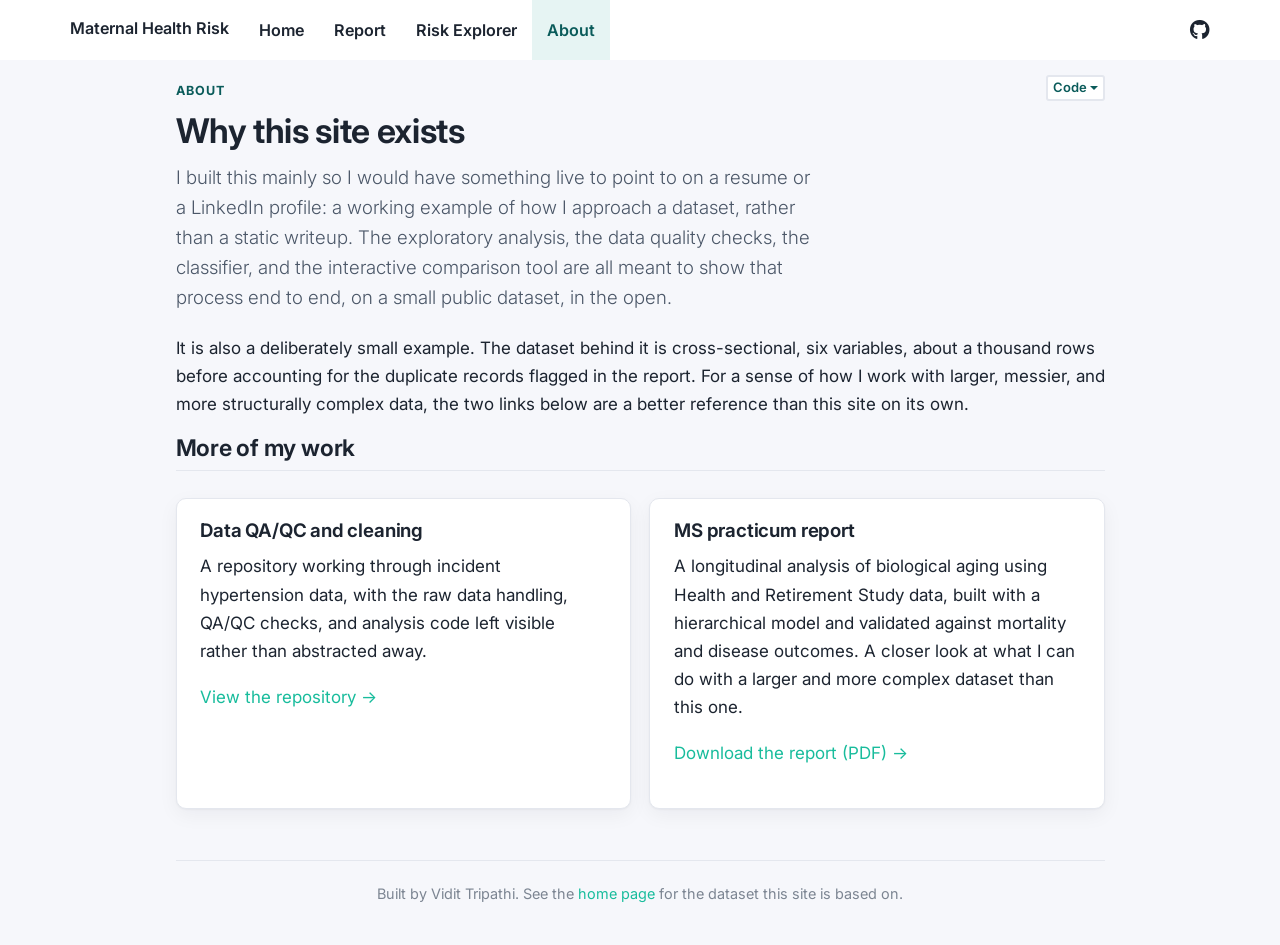
==== about.html @ 338fedd1 "Built website" ====
<!DOCTYPE html>

<html>

<head>

<meta charset="utf-8" />
<meta name="generator" content="pandoc" />
<meta http-equiv="X-UA-Compatible" content="IE=EDGE" />




<title>About | Maternal Health Risk</title>

<script src="site_libs/header-attrs-2.30/header-attrs.js"></script>
<script src="site_libs/jquery-3.6.0/jquery-3.6.0.min.js"></script>
<meta name="viewport" content="width=device-width, initial-scale=1" />
<link href="site_libs/bootstrap-3.3.5/css/flatly.min.css" rel="stylesheet" />
<script src="site_libs/bootstrap-3.3.5/js/bootstrap.min.js"></script>
<script src="site_libs/bootstrap-3.3.5/shim/html5shiv.min.js"></script>
<script src="site_libs/bootstrap-3.3.5/shim/respond.min.js"></script>
<style>h1 {font-size: 34px;}
       h1.title {font-size: 38px;}
       h2 {font-size: 30px;}
       h3 {font-size: 24px;}
       h4 {font-size: 18px;}
       h5 {font-size: 16px;}
       h6 {font-size: 12px;}
       code {color: inherit; background-color: rgba(0, 0, 0, 0.04);}
       pre:not([class]) { background-color: white }</style>
<script src="site_libs/navigation-1.1/tabsets.js"></script>
<script src="site_libs/navigation-1.1/codefolding.js"></script>
<link href="site_libs/pagedtable-1.1/css/pagedtable.css" rel="stylesheet" />
<script src="site_libs/pagedtable-1.1/js/pagedtable.js"></script>
<link href="site_libs/font-awesome-6.5.2/css/all.min.css" rel="stylesheet" />
<link href="site_libs/font-awesome-6.5.2/css/v4-shims.min.css" rel="stylesheet" />
<link rel="preconnect" href="https://fonts.googleapis.com">
<link href="https://fonts.googleapis.com/css2?family=Inter:wght@400;500;600;700&display=swap" rel="stylesheet">

<style type="text/css">
  code{white-space: pre-wrap;}
  span.smallcaps{font-variant: small-caps;}
  span.underline{text-decoration: underline;}
  div.column{display: inline-block; vertical-align: top; width: 50%;}
  div.hanging-indent{margin-left: 1.5em; text-indent: -1.5em;}
  ul.task-list{list-style: none;}
    </style>







<link rel="stylesheet" href="assets/custom.css" type="text/css" />



<style type = "text/css">
.main-container {
  max-width: 940px;
  margin-left: auto;
  margin-right: auto;
}
img {
  max-width:100%;
}
.tabbed-pane {
  padding-top: 12px;
}
.html-widget {
  margin-bottom: 20px;
}
button.code-folding-btn:focus {
  outline: none;
}
summary {
  display: list-item;
}
details > summary > p:only-child {
  display: inline;
}
pre code {
  padding: 0;
}
</style>


<style type="text/css">
.dropdown-submenu {
  position: relative;
}
.dropdown-submenu>.dropdown-menu {
  top: 0;
  left: 100%;
  margin-top: -6px;
  margin-left: -1px;
  border-radius: 0 6px 6px 6px;
}
.dropdown-submenu:hover>.dropdown-menu {
  display: block;
}
.dropdown-submenu>a:after {
  display: block;
  content: " ";
  float: right;
  width: 0;
  height: 0;
  border-color: transparent;
  border-style: solid;
  border-width: 5px 0 5px 5px;
  border-left-color: #cccccc;
  margin-top: 5px;
  margin-right: -10px;
}
.dropdown-submenu:hover>a:after {
  border-left-color: #adb5bd;
}
.dropdown-submenu.pull-left {
  float: none;
}
.dropdown-submenu.pull-left>.dropdown-menu {
  left: -100%;
  margin-left: 10px;
  border-radius: 6px 0 6px 6px;
}
</style>

<script type="text/javascript">
// manage active state of menu based on current page
$(document).ready(function () {
  // active menu anchor
  href = window.location.pathname
  href = href.substr(href.lastIndexOf('/') + 1)
  if (href === "")
    href = "index.html";
  var menuAnchor = $('a[href="' + href + '"]');

  // mark the anchor link active (and if it's in a dropdown, also mark that active)
  var dropdown = menuAnchor.closest('li.dropdown');
  if (window.bootstrap) { // Bootstrap 4+
    menuAnchor.addClass('active');
    dropdown.find('> .dropdown-toggle').addClass('active');
  } else { // Bootstrap 3
    menuAnchor.parent().addClass('active');
    dropdown.addClass('active');
  }

  // Navbar adjustments
  var navHeight = $(".navbar").first().height() + 15;
  var style = document.createElement('style');
  var pt = "padding-top: " + navHeight + "px; ";
  var mt = "margin-top: -" + navHeight + "px; ";
  var css = "";
  // offset scroll position for anchor links (for fixed navbar)
  for (var i = 1; i <= 6; i++) {
    css += ".section h" + i + "{ " + pt + mt + "}\n";
  }
  style.innerHTML = "body {" + pt + "padding-bottom: 40px; }\n" + css;
  document.head.appendChild(style);
});
</script>

<!-- tabsets -->

<style type="text/css">
.tabset-dropdown > .nav-tabs {
  display: inline-table;
  max-height: 500px;
  min-height: 44px;
  overflow-y: auto;
  border: 1px solid #ddd;
  border-radius: 4px;
}

.tabset-dropdown > .nav-tabs > li.active:before, .tabset-dropdown > .nav-tabs.nav-tabs-open:before {
  content: "\e259";
  font-family: 'Glyphicons Halflings';
  display: inline-block;
  padding: 10px;
  border-right: 1px solid #ddd;
}

.tabset-dropdown > .nav-tabs.nav-tabs-open > li.active:before {
  content: "\e258";
  font-family: 'Glyphicons Halflings';
  border: none;
}

.tabset-dropdown > .nav-tabs > li.active {
  display: block;
}

.tabset-dropdown > .nav-tabs > li > a,
.tabset-dropdown > .nav-tabs > li > a:focus,
.tabset-dropdown > .nav-tabs > li > a:hover {
  border: none;
  display: inline-block;
  border-radius: 4px;
  background-color: transparent;
}

.tabset-dropdown > .nav-tabs.nav-tabs-open > li {
  display: block;
  float: none;
}

.tabset-dropdown > .nav-tabs > li {
  display: none;
}
</style>

<!-- code folding -->
<style type="text/css">
.code-folding-btn { margin-bottom: 4px; }
</style>




</head>

<body>


<div class="container-fluid main-container">




<div class="navbar navbar-default  navbar-fixed-top" role="navigation">
  <div class="container">
    <div class="navbar-header">
      <button type="button" class="navbar-toggle collapsed" data-toggle="collapse" data-bs-toggle="collapse" data-target="#navbar" data-bs-target="#navbar">
        <span class="icon-bar"></span>
        <span class="icon-bar"></span>
        <span class="icon-bar"></span>
      </button>
      <a class="navbar-brand" href="index.html">Maternal Health Risk</a>
    </div>
    <div id="navbar" class="navbar-collapse collapse">
      <ul class="nav navbar-nav">
        <li>
  <a href="index.html">Home</a>
</li>
<li>
  <a href="report.html">Report</a>
</li>
<li>
  <a href="explore.html">Risk Explorer</a>
</li>
<li>
  <a href="about.html">About</a>
</li>
      </ul>
      <ul class="nav navbar-nav navbar-right">
        <li>
  <a href="https://github.com/vidit-demog/MaternalHealthRisk.github.io">
    <span class="fa fa-github fa-lg"></span>
     
  </a>
</li>
      </ul>
    </div><!--/.nav-collapse -->
  </div><!--/.container -->
</div><!--/.navbar -->

<div id="header">

<div class="btn-group pull-right float-right">
<button type="button" class="btn btn-default btn-xs btn-secondary btn-sm dropdown-toggle" data-toggle="dropdown" data-bs-toggle="dropdown" aria-haspopup="true" aria-expanded="false"><span>Code</span> <span class="caret"></span></button>
<ul class="dropdown-menu dropdown-menu-right" style="min-width: 50px;">
<li><a id="rmd-show-all-code" href="#">Show All Code</a></li>
<li><a id="rmd-hide-all-code" href="#">Hide All Code</a></li>
</ul>
</div>




</div>


<div class="eyebrow">
About
</div>
<div id="why-this-site-exists" class="section level1">
<h1>Why this site exists</h1>
<p class="lead">
I built this mainly so I would have something live to point to on a
resume or a LinkedIn profile: a working example of how I approach a
dataset, rather than a static writeup. The exploratory analysis, the
data quality checks, the classifier, and the interactive comparison tool
are all meant to show that process end to end, on a small public
dataset, in the open.
</p>
<p>
It is also a deliberately small example. The dataset behind it is
cross-sectional, six variables, about a thousand rows before accounting
for the duplicate records flagged in the report. For a sense of how I
work with larger, messier, and more structurally complex data, the two
links below are a better reference than this site on its own.
</p>
<div id="more-of-my-work" class="section level2">
<h2>More of my work</h2>
<div class="card-row">
<div class="info-card">
<h3>
Data QA/QC and cleaning
</h3>
<p>
A repository working through incident hypertension data, with the raw
data handling, QA/QC checks, and analysis code left visible rather than
abstracted away.
</p>
<p><a href="https://github.com/vidit-demog/Incident_hypertension" target="_blank" rel="noopener">View
the repository →</a></p>
</div>
<div class="info-card">
<h3>
MS practicum report
</h3>
<p>
A longitudinal analysis of biological aging using Health and Retirement
Study data, built with a hierarchical model and validated against
mortality and disease outcomes. A closer look at what I can do with a
larger and more complex dataset than this one.
</p>
<p><a href="assets/vidit-tripathi-practicum-report.pdf" target="_blank" rel="noopener">Download
the report (PDF) →</a></p>
</div>
</div>
<footer class="site-footer">
Built by Vidit Tripathi. See the <a href="index.html">home page</a> for
the dataset this site is based on.
</footer>
</div>
</div>




</div>

<script>

// add bootstrap table styles to pandoc tables
function bootstrapStylePandocTables() {
  $('tr.odd').parent('tbody').parent('table').addClass('table table-condensed');
}
$(document).ready(function () {
  bootstrapStylePandocTables();
});


</script>

<!-- tabsets -->

<script>
$(document).ready(function () {
  window.buildTabsets("TOC");
});

$(document).ready(function () {
  $('.tabset-dropdown > .nav-tabs > li').click(function () {
    $(this).parent().toggleClass('nav-tabs-open');
  });
});
</script>

<!-- code folding -->
<script>
$(document).ready(function () {
  window.initializeCodeFolding("hide" === "show");
});
</script>


<!-- dynamically load mathjax for compatibility with self-contained -->
<script>
  (function () {
    var script = document.createElement("script");
    script.type = "text/javascript";
    script.src  = "https://mathjax.rstudio.com/latest/MathJax.js?config=TeX-AMS-MML_HTMLorMML";
    document.getElementsByTagName("head")[0].appendChild(script);
  })();
</script>

</body>
</html>
---- site_libs/bootstrap-3.3.5/css/flatly.min.css ----
@font-face {
  font-family: 'Lato';
  font-style: normal;
  font-weight: 400;
  src: url(fonts/Lato.ttf) format('truetype');
}
@font-face {
  font-family: 'Lato';
  font-style: normal;
  font-weight: 700;
  src: url(fonts/LatoBold.ttf) format('truetype');
}
@font-face {
  font-family: 'Lato';
  font-style: italic;
  font-weight: 400;
  src: url(fonts/LatoItalic.ttf) format('truetype');
}

/*!
 * bootswatch v3.3.6
 * Homepage: http://bootswatch.com
 * Copyright 2012-2015 Thomas Park
 * Licensed under MIT
 * Based on Bootstrap
*//*!
 * Bootstrap v3.3.6 (http://getbootstrap.com)
 * Copyright 2011-2015 Twitter, Inc.
 * Licensed under MIT (https://github.com/twbs/bootstrap/blob/master/LICENSE)
 *//*! normalize.css v3.0.3 | MIT License | github.com/necolas/normalize.css */html{font-family:sans-serif;-ms-text-size-adjust:100%;-webkit-text-size-adjust:100%}body{margin:0}article,aside,details,figcaption,figure,footer,header,hgroup,main,menu,nav,section,summary{display:block}audio,canvas,progress,video{display:inline-block;vertical-align:baseline}audio:not([controls]){display:none;height:0}[hidden],template{display:none}a{background-color:transparent}a:active,a:hover{outline:0}abbr[title]{border-bottom:1px dotted}b,strong{font-weight:bold}dfn{font-style:italic}h1{font-size:2em;margin:0.67em 0}mark{background:#ff0;color:#000}small{font-size:80%}sub,sup{font-size:75%;line-height:0;position:relative;vertical-align:baseline}sup{top:-0.5em}sub{bottom:-0.25em}img{border:0}svg:not(:root){overflow:hidden}figure{margin:1em 40px}hr{-webkit-box-sizing:content-box;-moz-box-sizing:content-box;box-sizing:content-box;height:0}pre{overflow:auto}code,kbd,pre,samp{font-family:monospace, monospace;font-size:1em}button,input,optgroup,select,textarea{color:inherit;font:inherit;margin:0}button{overflow:visible}button,select{text-transform:none}button,html input[type="button"],input[type="reset"],input[type="submit"]{-webkit-appearance:button;cursor:pointer}button[disabled],html input[disabled]{cursor:default}button::-moz-focus-inner,input::-moz-focus-inner{border:0;padding:0}input{line-height:normal}input[type="checkbox"],input[type="radio"]{-webkit-box-sizing:border-box;-moz-box-sizing:border-box;box-sizing:border-box;padding:0}input[type="number"]::-webkit-inner-spin-button,input[type="number"]::-webkit-outer-spin-button{height:auto}input[type="search"]{-webkit-appearance:textfield;-webkit-box-sizing:content-box;-moz-box-sizing:content-box;box-sizing:content-box}input[type="search"]::-webkit-search-cancel-button,input[type="search"]::-webkit-search-decoration{-webkit-appearance:none}fieldset{border:1px solid #c0c0c0;margin:0 2px;padding:0.35em 0.625em 0.75em}legend{border:0;padding:0}textarea{overflow:auto}optgroup{font-weight:bold}table{border-collapse:collapse;border-spacing:0}td,th{padding:0}/*! Source: https://github.com/h5bp/html5-boilerplate/blob/master/src/css/main.css */@media print{*,*:before,*:after{background:transparent !important;color:#000 !important;-webkit-box-shadow:none !important;box-shadow:none !important;text-shadow:none !important}a,a:visited{text-decoration:underline}a[href]:after{content:" (" attr(href) ")"}abbr[title]:after{content:" (" attr(title) ")"}a[href^="#"]:after,a[href^="javascript:"]:after{content:""}pre,blockquote{border:1px solid #999;page-break-inside:avoid}thead{display:table-header-group}tr,img{page-break-inside:avoid}img{max-width:100% !important}p,h2,h3{orphans:3;widows:3}h2,h3{page-break-after:avoid}.navbar{display:none}.btn>.caret,.dropup>.btn>.caret{border-top-color:#000 !important}.label{border:1px solid #000}.table{border-collapse:collapse !important}.table td,.table th{background-color:#fff !important}.table-bordered th,.table-bordered td{border:1px solid #ddd !important}}@font-face{font-family:'Glyphicons Halflings';src:url('../fonts/glyphicons-halflings-regular.eot');src:url('../fonts/glyphicons-halflings-regular.eot?#iefix') format('embedded-opentype'),url('../fonts/glyphicons-halflings-regular.woff') format('woff'),url('../fonts/glyphicons-halflings-regular.ttf') format('truetype'),url('../fonts/glyphicons-halflings-regular.svg#glyphicons_halflingsregular') format('svg')}.glyphicon{position:relative;top:1px;display:inline-block;font-family:'Glyphicons Halflings';font-style:normal;font-weight:normal;line-height:1;-webkit-font-smoothing:antialiased;-moz-osx-font-smoothing:grayscale}.glyphicon-asterisk:before{content:"\002a"}.glyphicon-plus:before{content:"\002b"}.glyphicon-euro:before,.glyphicon-eur:before{content:"\20ac"}.glyphicon-minus:before{content:"\2212"}.glyphicon-cloud:before{content:"\2601"}.glyphicon-envelope:before{content:"\2709"}.glyphicon-pencil:before{content:"\270f"}.glyphicon-glass:before{content:"\e001"}.glyphicon-music:before{content:"\e002"}.glyphicon-search:before{content:"\e003"}.glyphicon-heart:before{content:"\e005"}.glyphicon-star:before{content:"\e006"}.glyphicon-star-empty:before{content:"\e007"}.glyphicon-user:before{content:"\e008"}.glyphicon-film:before{content:"\e009"}.glyphicon-th-large:before{content:"\e010"}.glyphicon-th:before{content:"\e011"}.glyphicon-th-list:before{content:"\e012"}.glyphicon-ok:before{content:"\e013"}.glyphicon-remove:before{content:"\e014"}.glyphicon-zoom-in:before{content:"\e015"}.glyphicon-zoom-out:before{content:"\e016"}.glyphicon-off:before{content:"\e017"}.glyphicon-signal:before{content:"\e018"}.glyphicon-cog:before{content:"\e019"}.glyphicon-trash:before{content:"\e020"}.glyphicon-home:before{content:"\e021"}.glyphicon-file:before{content:"\e022"}.glyphicon-time:before{content:"\e023"}.glyphicon-road:before{content:"\e024"}.glyphicon-download-alt:before{content:"\e025"}.glyphicon-download:before{content:"\e026"}.glyphicon-upload:before{content:"\e027"}.glyphicon-inbox:before{content:"\e028"}.glyphicon-play-circle:before{content:"\e029"}.glyphicon-repeat:before{content:"\e030"}.glyphicon-refresh:before{content:"\e031"}.glyphicon-list-alt:before{content:"\e032"}.glyphicon-lock:before{content:"\e033"}.glyphicon-flag:before{content:"\e034"}.glyphicon-headphones:before{content:"\e035"}.glyphicon-volume-off:before{content:"\e036"}.glyphicon-volume-down:before{content:"\e037"}.glyphicon-volume-up:before{content:"\e038"}.glyphicon-qrcode:before{content:"\e039"}.glyphicon-barcode:before{content:"\e040"}.glyphicon-tag:before{content:"\e041"}.glyphicon-tags:before{content:"\e042"}.glyphicon-book:before{content:"\e043"}.glyphicon-bookmark:before{content:"\e044"}.glyphicon-print:before{content:"\e045"}.glyphicon-camera:before{content:"\e046"}.glyphicon-font:before{content:"\e047"}.glyphicon-bold:before{content:"\e048"}.glyphicon-italic:before{content:"\e049"}.glyphicon-text-height:before{content:"\e050"}.glyphicon-text-width:before{content:"\e051"}.glyphicon-align-left:before{content:"\e052"}.glyphicon-align-center:before{content:"\e053"}.glyphicon-align-right:before{content:"\e054"}.glyphicon-align-justify:before{content:"\e055"}.glyphicon-list:before{content:"\e056"}.glyphicon-indent-left:before{content:"\e057"}.glyphicon-indent-right:before{content:"\e058"}.glyphicon-facetime-video:before{content:"\e059"}.glyphicon-picture:before{content:"\e060"}.glyphicon-map-marker:before{content:"\e062"}.glyphicon-adjust:before{content:"\e063"}.glyphicon-tint:before{content:"\e064"}.glyphicon-edit:before{content:"\e065"}.glyphicon-share:before{content:"\e066"}.glyphicon-check:before{content:"\e067"}.glyphicon-move:before{content:"\e068"}.glyphicon-step-backward:before{content:"\e069"}.glyphicon-fast-backward:before{content:"\e070"}.glyphicon-backward:before{content:"\e071"}.glyphicon-play:before{content:"\e072"}.glyphicon-pause:before{content:"\e073"}.glyphicon-stop:before{content:"\e074"}.glyphicon-forward:before{content:"\e075"}.glyphicon-fast-forward:before{content:"\e076"}.glyphicon-step-forward:before{content:"\e077"}.glyphicon-eject:before{content:"\e078"}.glyphicon-chevron-left:before{content:"\e079"}.glyphicon-chevron-right:before{content:"\e080"}.glyphicon-plus-sign:before{content:"\e081"}.glyphicon-minus-sign:before{content:"\e082"}.glyphicon-remove-sign:before{content:"\e083"}.glyphicon-ok-sign:before{content:"\e084"}.glyphicon-question-sign:before{content:"\e085"}.glyphicon-info-sign:before{content:"\e086"}.glyphicon-screenshot:before{content:"\e087"}.glyphicon-remove-circle:before{content:"\e088"}.glyphicon-ok-circle:before{content:"\e089"}.glyphicon-ban-circle:before{content:"\e090"}.glyphicon-arrow-left:before{content:"\e091"}.glyphicon-arrow-right:before{content:"\e092"}.glyphicon-arrow-up:before{content:"\e093"}.glyphicon-arrow-down:before{content:"\e094"}.glyphicon-share-alt:before{content:"\e095"}.glyphicon-resize-full:before{content:"\e096"}.glyphicon-resize-small:before{content:"\e097"}.glyphicon-exclamation-sign:before{content:"\e101"}.glyphicon-gift:before{content:"\e102"}.glyphicon-leaf:before{content:"\e103"}.glyphicon-fire:before{content:"\e104"}.glyphicon-eye-open:before{content:"\e105"}.glyphicon-eye-close:before{content:"\e106"}.glyphicon-warning-sign:before{content:"\e107"}.glyphicon-plane:before{content:"\e108"}.glyphicon-calendar:before{content:"\e109"}.glyphicon-random:before{content:"\e110"}.glyphicon-comment:before{content:"\e111"}.glyphicon-magnet:before{content:"\e112"}.glyphicon-chevron-up:before{content:"\e113"}.glyphicon-chevron-down:before{content:"\e114"}.glyphicon-retweet:before{content:"\e115"}.glyphicon-shopping-cart:before{content:"\e116"}.glyphicon-folder-close:before{content:"\e117"}.glyphicon-folder-open:before{content:"\e118"}.glyphicon-resize-vertical:before{content:"\e119"}.glyphicon-resize-horizontal:before{content:"\e120"}.glyphicon-hdd:before{content:"\e121"}.glyphicon-bullhorn:before{content:"\e122"}.glyphicon-bell:before{content:"\e123"}.glyphicon-certificate:before{content:"\e124"}.glyphicon-thumbs-up:before{content:"\e125"}.glyphicon-thumbs-down:before{content:"\e126"}.glyphicon-hand-right:before{content:"\e127"}.glyphicon-hand-left:before{content:"\e128"}.glyphicon-hand-up:before{content:"\e129"}.glyphicon-hand-down:before{content:"\e130"}.glyphicon-circle-arrow-right:before{content:"\e131"}.glyphicon-circle-arrow-left:before{content:"\e132"}.glyphicon-circle-arrow-up:before{content:"\e133"}.glyphicon-circle-arrow-down:before{content:"\e134"}.glyphicon-globe:before{content:"\e135"}.glyphicon-wrench:before{content:"\e136"}.glyphicon-tasks:before{content:"\e137"}.glyphicon-filter:before{content:"\e138"}.glyphicon-briefcase:before{content:"\e139"}.glyphicon-fullscreen:before{content:"\e140"}.glyphicon-dashboard:before{content:"\e141"}.glyphicon-paperclip:before{content:"\e142"}.glyphicon-heart-empty:before{content:"\e143"}.glyphicon-link:before{content:"\e144"}.glyphicon-phone:before{content:"\e145"}.glyphicon-pushpin:before{content:"\e146"}.glyphicon-usd:before{content:"\e148"}.glyphicon-gbp:before{content:"\e149"}.glyphicon-sort:before{content:"\e150"}.glyphicon-sort-by-alphabet:before{content:"\e151"}.glyphicon-sort-by-alphabet-alt:before{content:"\e152"}.glyphicon-sort-by-order:before{content:"\e153"}.glyphicon-sort-by-order-alt:before{content:"\e154"}.glyphicon-sort-by-attributes:before{content:"\e155"}.glyphicon-sort-by-attributes-alt:before{content:"\e156"}.glyphicon-unchecked:before{content:"\e157"}.glyphicon-expand:before{content:"\e158"}.glyphicon-collapse-down:before{content:"\e159"}.glyphicon-collapse-up:before{content:"\e160"}.glyphicon-log-in:before{content:"\e161"}.glyphicon-flash:before{content:"\e162"}.glyphicon-log-out:before{content:"\e163"}.glyphicon-new-window:before{content:"\e164"}.glyphicon-record:before{content:"\e165"}.glyphicon-save:before{content:"\e166"}.glyphicon-open:before{content:"\e167"}.glyphicon-saved:before{content:"\e168"}.glyphicon-import:before{content:"\e169"}.glyphicon-export:before{content:"\e170"}.glyphicon-send:before{content:"\e171"}.glyphicon-floppy-disk:before{content:"\e172"}.glyphicon-floppy-saved:before{content:"\e173"}.glyphicon-floppy-remove:before{content:"\e174"}.glyphicon-floppy-save:before{content:"\e175"}.glyphicon-floppy-open:before{content:"\e176"}.glyphicon-credit-card:before{content:"\e177"}.glyphicon-transfer:before{content:"\e178"}.glyphicon-cutlery:before{content:"\e179"}.glyphicon-header:before{content:"\e180"}.glyphicon-compressed:before{content:"\e181"}.glyphicon-earphone:before{content:"\e182"}.glyphicon-phone-alt:before{content:"\e183"}.glyphicon-tower:before{content:"\e184"}.glyphicon-stats:before{content:"\e185"}.glyphicon-sd-video:before{content:"\e186"}.glyphicon-hd-video:before{content:"\e187"}.glyphicon-subtitles:before{content:"\e188"}.glyphicon-sound-stereo:before{content:"\e189"}.glyphicon-sound-dolby:before{content:"\e190"}.glyphicon-sound-5-1:before{content:"\e191"}.glyphicon-sound-6-1:before{content:"\e192"}.glyphicon-sound-7-1:before{content:"\e193"}.glyphicon-copyright-mark:before{content:"\e194"}.glyphicon-registration-mark:before{content:"\e195"}.glyphicon-cloud-download:before{content:"\e197"}.glyphicon-cloud-upload:before{content:"\e198"}.glyphicon-tree-conifer:before{content:"\e199"}.glyphicon-tree-deciduous:before{content:"\e200"}.glyphicon-cd:before{content:"\e201"}.glyphicon-save-file:before{content:"\e202"}.glyphicon-open-file:before{content:"\e203"}.glyphicon-level-up:before{content:"\e204"}.glyphicon-copy:before{content:"\e205"}.glyphicon-paste:before{content:"\e206"}.glyphicon-alert:before{content:"\e209"}.glyphicon-equalizer:before{content:"\e210"}.glyphicon-king:before{content:"\e211"}.glyphicon-queen:before{content:"\e212"}.glyphicon-pawn:before{content:"\e213"}.glyphicon-bishop:before{content:"\e214"}.glyphicon-knight:before{content:"\e215"}.glyphicon-baby-formula:before{content:"\e216"}.glyphicon-tent:before{content:"\26fa"}.glyphicon-blackboard:before{content:"\e218"}.glyphicon-bed:before{content:"\e219"}.glyphicon-apple:before{content:"\f8ff"}.glyphicon-erase:before{content:"\e221"}.glyphicon-hourglass:before{content:"\231b"}.glyphicon-lamp:before{content:"\e223"}.glyphicon-duplicate:before{content:"\e224"}.glyphicon-piggy-bank:before{content:"\e225"}.glyphicon-scissors:before{content:"\e226"}.glyphicon-bitcoin:before{content:"\e227"}.glyphicon-btc:before{content:"\e227"}.glyphicon-xbt:before{content:"\e227"}.glyphicon-yen:before{content:"\00a5"}.glyphicon-jpy:before{content:"\00a5"}.glyphicon-ruble:before{content:"\20bd"}.glyphicon-rub:before{content:"\20bd"}.glyphicon-scale:before{content:"\e230"}.glyphicon-ice-lolly:before{content:"\e231"}.glyphicon-ice-lolly-tasted:before{content:"\e232"}.glyphicon-education:before{content:"\e233"}.glyphicon-option-horizontal:before{content:"\e234"}.glyphicon-option-vertical:before{content:"\e235"}.glyphicon-menu-hamburger:before{content:"\e236"}.glyphicon-modal-window:before{content:"\e237"}.glyphicon-oil:before{content:"\e238"}.glyphicon-grain:before{content:"\e239"}.glyphicon-sunglasses:before{content:"\e240"}.glyphicon-text-size:before{content:"\e241"}.glyphicon-text-color:before{content:"\e242"}.glyphicon-text-background:before{content:"\e243"}.glyphicon-object-align-top:before{content:"\e244"}.glyphicon-object-align-bottom:before{content:"\e245"}.glyphicon-object-align-horizontal:before{content:"\e246"}.glyphicon-object-align-left:before{content:"\e247"}.glyphicon-object-align-vertical:before{content:"\e248"}.glyphicon-object-align-right:before{content:"\e249"}.glyphicon-triangle-right:before{content:"\e250"}.glyphicon-triangle-left:before{content:"\e251"}.glyphicon-triangle-bottom:before{content:"\e252"}.glyphicon-triangle-top:before{content:"\e253"}.glyphicon-console:before{content:"\e254"}.glyphicon-superscript:before{content:"\e255"}.glyphicon-subscript:before{content:"\e256"}.glyphicon-menu-left:before{content:"\e257"}.glyphicon-menu-right:before{content:"\e258"}.glyphicon-menu-down:before{content:"\e259"}.glyphicon-menu-up:before{content:"\e260"}*{-webkit-box-sizing:border-box;-moz-box-sizing:border-box;box-sizing:border-box}*:before,*:after{-webkit-box-sizing:border-box;-moz-box-sizing:border-box;box-sizing:border-box}html{font-size:10px;-webkit-tap-highlight-color:rgba(0,0,0,0)}body{font-family:"Lato","Helvetica Neue",Helvetica,Arial,sans-serif;font-size:15px;line-height:1.42857143;color:#2c3e50;background-color:#ffffff}input,button,select,textarea{font-family:inherit;font-size:inherit;line-height:inherit}a{color:#18bc9c;text-decoration:none}a:hover,a:focus{color:#18bc9c;text-decoration:underline}a:focus{outline:thin dotted;outline:5px auto -webkit-focus-ring-color;outline-offset:-2px}figure{margin:0}img{vertical-align:middle}.img-responsive,.thumbnail>img,.thumbnail a>img,.carousel-inner>.item>img,.carousel-inner>.item>a>img{display:block;max-width:100%;height:auto}.img-rounded{border-radius:6px}.img-thumbnail{padding:4px;line-height:1.42857143;background-color:#ffffff;border:1px solid #ecf0f1;border-radius:4px;-webkit-transition:all .2s ease-in-out;-o-transition:all .2s ease-in-out;transition:all .2s ease-in-out;display:inline-block;max-width:100%;height:auto}.img-circle{border-radius:50%}hr{margin-top:21px;margin-bottom:21px;border:0;border-top:1px solid #ecf0f1}.sr-only{position:absolute;width:1px;height:1px;margin:-1px;padding:0;overflow:hidden;clip:rect(0, 0, 0, 0);border:0}.sr-only-focusable:active,.sr-only-focusable:focus{position:static;width:auto;height:auto;margin:0;overflow:visible;clip:auto}[role="button"]{cursor:pointer}h1,h2,h3,h4,h5,h6,.h1,.h2,.h3,.h4,.h5,.h6{font-family:"Lato","Helvetica Neue",Helvetica,Arial,sans-serif;font-weight:400;line-height:1.1;color:inherit}h1 small,h2 small,h3 small,h4 small,h5 small,h6 small,.h1 small,.h2 small,.h3 small,.h4 small,.h5 small,.h6 small,h1 .small,h2 .small,h3 .small,h4 .small,h5 .small,h6 .small,.h1 .small,.h2 .small,.h3 .small,.h4 .small,.h5 .small,.h6 .small{font-weight:normal;line-height:1;color:#b4bcc2}h1,.h1,h2,.h2,h3,.h3{margin-top:21px;margin-bottom:10.5px}h1 small,.h1 small,h2 small,.h2 small,h3 small,.h3 small,h1 .small,.h1 .small,h2 .small,.h2 .small,h3 .small,.h3 .small{font-size:65%}h4,.h4,h5,.h5,h6,.h6{margin-top:10.5px;margin-bottom:10.5px}h4 small,.h4 small,h5 small,.h5 small,h6 small,.h6 small,h4 .small,.h4 .small,h5 .small,.h5 .small,h6 .small,.h6 .small{font-size:75%}h1,.h1{font-size:39px}h2,.h2{font-size:32px}h3,.h3{font-size:26px}h4,.h4{font-size:19px}h5,.h5{font-size:15px}h6,.h6{font-size:13px}p{margin:0 0 10.5px}.lead{margin-bottom:21px;font-size:17px;font-weight:300;line-height:1.4}@media (min-width:768px){.lead{font-size:22.5px}}small,.small{font-size:86%}mark,.mark{background-color:#f39c12;padding:.2em}.text-left{text-align:left}.text-right{text-align:right}.text-center{text-align:center}.text-justify{text-align:justify}.text-nowrap{white-space:nowrap}.text-lowercase{text-transform:lowercase}.text-uppercase{text-transform:uppercase}.text-capitalize{text-transform:capitalize}.text-muted{color:#b4bcc2}.text-primary{color:#2c3e50}a.text-primary:hover,a.text-primary:focus{color:#1a242f}.text-success{color:#ffffff}a.text-success:hover,a.text-success:focus{color:#e6e6e6}.text-info{color:#ffffff}a.text-info:hover,a.text-info:focus{color:#e6e6e6}.text-warning{color:#ffffff}a.text-warning:hover,a.text-warning:focus{color:#e6e6e6}.text-danger{color:#ffffff}a.text-danger:hover,a.text-danger:focus{color:#e6e6e6}.bg-primary{color:#fff;background-color:#2c3e50}a.bg-primary:hover,a.bg-primary:focus{background-color:#1a242f}.bg-success{background-color:#18bc9c}a.bg-success:hover,a.bg-success:focus{background-color:#128f76}.bg-info{background-color:#3498db}a.bg-info:hover,a.bg-info:focus{background-color:#217dbb}.bg-warning{background-color:#f39c12}a.bg-warning:hover,a.bg-warning:focus{background-color:#c87f0a}.bg-danger{background-color:#e74c3c}a.bg-danger:hover,a.bg-danger:focus{background-color:#d62c1a}.page-header{padding-bottom:9.5px;margin:42px 0 21px;border-bottom:1px solid transparent}ul,ol{margin-top:0;margin-bottom:10.5px}ul ul,ol ul,ul ol,ol ol{margin-bottom:0}.list-unstyled{padding-left:0;list-style:none}.list-inline{padding-left:0;list-style:none;margin-left:-5px}.list-inline>li{display:inline-block;padding-left:5px;padding-right:5px}dl{margin-top:0;margin-bottom:21px}dt,dd{line-height:1.42857143}dt{font-weight:bold}dd{margin-left:0}@media (min-width:768px){.dl-horizontal dt{float:left;width:160px;clear:left;text-align:right;overflow:hidden;text-overflow:ellipsis;white-space:nowrap}.dl-horizontal dd{margin-left:180px}}abbr[title],abbr[data-original-title]{cursor:help;border-bottom:1px dotted #b4bcc2}.initialism{font-size:90%;text-transform:uppercase}blockquote{padding:10.5px 21px;margin:0 0 21px;font-size:18.75px;border-left:5px solid #ecf0f1}blockquote p:last-child,blockquote ul:last-child,blockquote ol:last-child{margin-bottom:0}blockquote footer,blockquote small,blockquote .small{display:block;font-size:80%;line-height:1.42857143;color:#b4bcc2}blockquote footer:before,blockquote small:before,blockquote .small:before{content:'\2014 \00A0'}.blockquote-reverse,blockquote.pull-right{padding-right:15px;padding-left:0;border-right:5px solid #ecf0f1;border-left:0;text-align:right}.blockquote-reverse footer:before,blockquote.pull-right footer:before,.blockquote-reverse small:before,blockquote.pull-right small:before,.blockquote-reverse .small:before,blockquote.pull-right .small:before{content:''}.blockquote-reverse footer:after,blockquote.pull-right footer:after,.blockquote-reverse small:after,blockquote.pull-right small:after,.blockquote-reverse .small:after,blockquote.pull-right .small:after{content:'\00A0 \2014'}address{margin-bottom:21px;font-style:normal;line-height:1.42857143}code,kbd,pre,samp{font-family:monospace}code{padding:2px 4px;font-size:90%;color:#c7254e;background-color:#f9f2f4;border-radius:4px}kbd{padding:2px 4px;font-size:90%;color:#ffffff;background-color:#333333;border-radius:3px;-webkit-box-shadow:inset 0 -1px 0 rgba(0,0,0,0.25);box-shadow:inset 0 -1px 0 rgba(0,0,0,0.25)}kbd kbd{padding:0;font-size:100%;font-weight:bold;-webkit-box-shadow:none;box-shadow:none}pre{display:block;padding:10px;margin:0 0 10.5px;font-size:14px;line-height:1.42857143;word-break:break-all;word-wrap:break-word;color:#7b8a8b;background-color:#ecf0f1;border:1px solid #cccccc;border-radius:4px}pre code{padding:0;font-size:inherit;color:inherit;white-space:pre-wrap;background-color:transparent;border-radius:0}.pre-scrollable{max-height:340px;overflow-y:scroll}.container{margin-right:auto;margin-left:auto;padding-left:15px;padding-right:15px}@media (min-width:768px){.container{width:750px}}@media (min-width:992px){.container{width:970px}}@media (min-width:1200px){.container{width:1170px}}.container-fluid{margin-right:auto;margin-left:auto;padding-left:15px;padding-right:15px}.row{margin-left:-15px;margin-right:-15px}.col-xs-1,.col-sm-1,.col-md-1,.col-lg-1,.col-xs-2,.col-sm-2,.col-md-2,.col-lg-2,.col-xs-3,.col-sm-3,.col-md-3,.col-lg-3,.col-xs-4,.col-sm-4,.col-md-4,.col-lg-4,.col-xs-5,.col-sm-5,.col-md-5,.col-lg-5,.col-xs-6,.col-sm-6,.col-md-6,.col-lg-6,.col-xs-7,.col-sm-7,.col-md-7,.col-lg-7,.col-xs-8,.col-sm-8,.col-md-8,.col-lg-8,.col-xs-9,.col-sm-9,.col-md-9,.col-lg-9,.col-xs-10,.col-sm-10,.col-md-10,.col-lg-10,.col-xs-11,.col-sm-11,.col-md-11,.col-lg-11,.col-xs-12,.col-sm-12,.col-md-12,.col-lg-12{position:relative;min-height:1px;padding-left:15px;padding-right:15px}.col-xs-1,.col-xs-2,.col-xs-3,.col-xs-4,.col-xs-5,.col-xs-6,.col-xs-7,.col-xs-8,.col-xs-9,.col-xs-10,.col-xs-11,.col-xs-12{float:left}.col-xs-12{width:100%}.col-xs-11{width:91.66666667%}.col-xs-10{width:83.33333333%}.col-xs-9{width:75%}.col-xs-8{width:66.66666667%}.col-xs-7{width:58.33333333%}.col-xs-6{width:50%}.col-xs-5{width:41.66666667%}.col-xs-4{width:33.33333333%}.col-xs-3{width:25%}.col-xs-2{width:16.66666667%}.col-xs-1{width:8.33333333%}.col-xs-pull-12{right:100%}.col-xs-pull-11{right:91.66666667%}.col-xs-pull-10{right:83.33333333%}.col-xs-pull-9{right:75%}.col-xs-pull-8{right:66.66666667%}.col-xs-pull-7{right:58.33333333%}.col-xs-pull-6{right:50%}.col-xs-pull-5{right:41.66666667%}.col-xs-pull-4{right:33.33333333%}.col-xs-pull-3{right:25%}.col-xs-pull-2{right:16.66666667%}.col-xs-pull-1{right:8.33333333%}.col-xs-pull-0{right:auto}.col-xs-push-12{left:100%}.col-xs-push-11{left:91.66666667%}.col-xs-push-10{left:83.33333333%}.col-xs-push-9{left:75%}.col-xs-push-8{left:66.66666667%}.col-xs-push-7{left:58.33333333%}.col-xs-push-6{left:50%}.col-xs-push-5{left:41.66666667%}.col-xs-push-4{left:33.33333333%}.col-xs-push-3{left:25%}.col-xs-push-2{left:16.66666667%}.col-xs-push-1{left:8.33333333%}.col-xs-push-0{left:auto}.col-xs-offset-12{margin-left:100%}.col-xs-offset-11{margin-left:91.66666667%}.col-xs-offset-10{margin-left:83.33333333%}.col-xs-offset-9{margin-left:75%}.col-xs-offset-8{margin-left:66.66666667%}.col-xs-offset-7{margin-left:58.33333333%}.col-xs-offset-6{margin-left:50%}.col-xs-offset-5{margin-left:41.66666667%}.col-xs-offset-4{margin-left:33.33333333%}.col-xs-offset-3{margin-left:25%}.col-xs-offset-2{margin-left:16.66666667%}.col-xs-offset-1{margin-left:8.33333333%}.col-xs-offset-0{margin-left:0%}@media (min-width:768px){.col-sm-1,.col-sm-2,.col-sm-3,.col-sm-4,.col-sm-5,.col-sm-6,.col-sm-7,.col-sm-8,.col-sm-9,.col-sm-10,.col-sm-11,.col-sm-12{float:left}.col-sm-12{width:100%}.col-sm-11{width:91.66666667%}.col-sm-10{width:83.33333333%}.col-sm-9{width:75%}.col-sm-8{width:66.66666667%}.col-sm-7{width:58.33333333%}.col-sm-6{width:50%}.col-sm-5{width:41.66666667%}.col-sm-4{width:33.33333333%}.col-sm-3{width:25%}.col-sm-2{width:16.66666667%}.col-sm-1{width:8.33333333%}.col-sm-pull-12{right:100%}.col-sm-pull-11{right:91.66666667%}.col-sm-pull-10{right:83.33333333%}.col-sm-pull-9{right:75%}.col-sm-pull-8{right:66.66666667%}.col-sm-pull-7{right:58.33333333%}.col-sm-pull-6{right:50%}.col-sm-pull-5{right:41.66666667%}.col-sm-pull-4{right:33.33333333%}.col-sm-pull-3{right:25%}.col-sm-pull-2{right:16.66666667%}.col-sm-pull-1{right:8.33333333%}.col-sm-pull-0{right:auto}.col-sm-push-12{left:100%}.col-sm-push-11{left:91.66666667%}.col-sm-push-10{left:83.33333333%}.col-sm-push-9{left:75%}.col-sm-push-8{left:66.66666667%}.col-sm-push-7{left:58.33333333%}.col-sm-push-6{left:50%}.col-sm-push-5{left:41.66666667%}.col-sm-push-4{left:33.33333333%}.col-sm-push-3{left:25%}.col-sm-push-2{left:16.66666667%}.col-sm-push-1{left:8.33333333%}.col-sm-push-0{left:auto}.col-sm-offset-12{margin-left:100%}.col-sm-offset-11{margin-left:91.66666667%}.col-sm-offset-10{margin-left:83.33333333%}.col-sm-offset-9{margin-left:75%}.col-sm-offset-8{margin-left:66.66666667%}.col-sm-offset-7{margin-left:58.33333333%}.col-sm-offset-6{margin-left:50%}.col-sm-offset-5{margin-left:41.66666667%}.col-sm-offset-4{margin-left:33.33333333%}.col-sm-offset-3{margin-left:25%}.col-sm-offset-2{margin-left:16.66666667%}.col-sm-offset-1{margin-left:8.33333333%}.col-sm-offset-0{margin-left:0%}}@media (min-width:992px){.col-md-1,.col-md-2,.col-md-3,.col-md-4,.col-md-5,.col-md-6,.col-md-7,.col-md-8,.col-md-9,.col-md-10,.col-md-11,.col-md-12{float:left}.col-md-12{width:100%}.col-md-11{width:91.66666667%}.col-md-10{width:83.33333333%}.col-md-9{width:75%}.col-md-8{width:66.66666667%}.col-md-7{width:58.33333333%}.col-md-6{width:50%}.col-md-5{width:41.66666667%}.col-md-4{width:33.33333333%}.col-md-3{width:25%}.col-md-2{width:16.66666667%}.col-md-1{width:8.33333333%}.col-md-pull-12{right:100%}.col-md-pull-11{right:91.66666667%}.col-md-pull-10{right:83.33333333%}.col-md-pull-9{right:75%}.col-md-pull-8{right:66.66666667%}.col-md-pull-7{right:58.33333333%}.col-md-pull-6{right:50%}.col-md-pull-5{right:41.66666667%}.col-md-pull-4{right:33.33333333%}.col-md-pull-3{right:25%}.col-md-pull-2{right:16.66666667%}.col-md-pull-1{right:8.33333333%}.col-md-pull-0{right:auto}.col-md-push-12{left:100%}.col-md-push-11{left:91.66666667%}.col-md-push-10{left:83.33333333%}.col-md-push-9{left:75%}.col-md-push-8{left:66.66666667%}.col-md-push-7{left:58.33333333%}.col-md-push-6{left:50%}.col-md-push-5{left:41.66666667%}.col-md-push-4{left:33.33333333%}.col-md-push-3{left:25%}.col-md-push-2{left:16.66666667%}.col-md-push-1{left:8.33333333%}.col-md-push-0{left:auto}.col-md-offset-12{margin-left:100%}.col-md-offset-11{margin-left:91.66666667%}.col-md-offset-10{margin-left:83.33333333%}.col-md-offset-9{margin-left:75%}.col-md-offset-8{margin-left:66.66666667%}.col-md-offset-7{margin-left:58.33333333%}.col-md-offset-6{margin-left:50%}.col-md-offset-5{margin-left:41.66666667%}.col-md-offset-4{margin-left:33.33333333%}.col-md-offset-3{margin-left:25%}.col-md-offset-2{margin-left:16.66666667%}.col-md-offset-1{margin-left:8.33333333%}.col-md-offset-0{margin-left:0%}}@media (min-width:1200px){.col-lg-1,.col-lg-2,.col-lg-3,.col-lg-4,.col-lg-5,.col-lg-6,.col-lg-7,.col-lg-8,.col-lg-9,.col-lg-10,.col-lg-11,.col-lg-12{float:left}.col-lg-12{width:100%}.col-lg-11{width:91.66666667%}.col-lg-10{width:83.33333333%}.col-lg-9{width:75%}.col-lg-8{width:66.66666667%}.col-lg-7{width:58.33333333%}.col-lg-6{width:50%}.col-lg-5{width:41.66666667%}.col-lg-4{width:33.33333333%}.col-lg-3{width:25%}.col-lg-2{width:16.66666667%}.col-lg-1{width:8.33333333%}.col-lg-pull-12{right:100%}.col-lg-pull-11{right:91.66666667%}.col-lg-pull-10{right:83.33333333%}.col-lg-pull-9{right:75%}.col-lg-pull-8{right:66.66666667%}.col-lg-pull-7{right:58.33333333%}.col-lg-pull-6{right:50%}.col-lg-pull-5{right:41.66666667%}.col-lg-pull-4{right:33.33333333%}.col-lg-pull-3{right:25%}.col-lg-pull-2{right:16.66666667%}.col-lg-pull-1{right:8.33333333%}.col-lg-pull-0{right:auto}.col-lg-push-12{left:100%}.col-lg-push-11{left:91.66666667%}.col-lg-push-10{left:83.33333333%}.col-lg-push-9{left:75%}.col-lg-push-8{left:66.66666667%}.col-lg-push-7{left:58.33333333%}.col-lg-push-6{left:50%}.col-lg-push-5{left:41.66666667%}.col-lg-push-4{left:33.33333333%}.col-lg-push-3{left:25%}.col-lg-push-2{left:16.66666667%}.col-lg-push-1{left:8.33333333%}.col-lg-push-0{left:auto}.col-lg-offset-12{margin-left:100%}.col-lg-offset-11{margin-left:91.66666667%}.col-lg-offset-10{margin-left:83.33333333%}.col-lg-offset-9{margin-left:75%}.col-lg-offset-8{margin-left:66.66666667%}.col-lg-offset-7{margin-left:58.33333333%}.col-lg-offset-6{margin-left:50%}.col-lg-offset-5{margin-left:41.66666667%}.col-lg-offset-4{margin-left:33.33333333%}.col-lg-offset-3{margin-left:25%}.col-lg-offset-2{margin-left:16.66666667%}.col-lg-offset-1{margin-left:8.33333333%}.col-lg-offset-0{margin-left:0%}}table{background-color:transparent}caption{padding-top:8px;padding-bottom:8px;color:#b4bcc2;text-align:left}th{}.table{width:100%;max-width:100%;margin-bottom:21px}.table>thead>tr>th,.table>tbody>tr>th,.table>tfoot>tr>th,.table>thead>tr>td,.table>tbody>tr>td,.table>tfoot>tr>td{padding:8px;line-height:1.42857143;vertical-align:top;border-top:1px solid #ecf0f1}.table>thead>tr>th{vertical-align:bottom;border-bottom:2px solid #ecf0f1}.table>caption+thead>tr:first-child>th,.table>colgroup+thead>tr:first-child>th,.table>thead:first-child>tr:first-child>th,.table>caption+thead>tr:first-child>td,.table>colgroup+thead>tr:first-child>td,.table>thead:first-child>tr:first-child>td{border-top:0}.table>tbody+tbody{border-top:2px solid #ecf0f1}.table .table{background-color:#ffffff}.table-condensed>thead>tr>th,.table-condensed>tbody>tr>th,.table-condensed>tfoot>tr>th,.table-condensed>thead>tr>td,.table-condensed>tbody>tr>td,.table-condensed>tfoot>tr>td{padding:5px}.table-bordered{border:1px solid #ecf0f1}.table-bordered>thead>tr>th,.table-bordered>tbody>tr>th,.table-bordered>tfoot>tr>th,.table-bordered>thead>tr>td,.table-bordered>tbody>tr>td,.table-bordered>tfoot>tr>td{border:1px solid #ecf0f1}.table-bordered>thead>tr>th,.table-bordered>thead>tr>td{border-bottom-width:2px}.table-striped>tbody>tr:nth-of-type(odd){background-color:#f9f9f9}.table-hover>tbody>tr:hover{background-color:#ecf0f1}table col[class*="col-"]{position:static;float:none;display:table-column}table td[class*="col-"],table th[class*="col-"]{position:static;float:none;display:table-cell}.table>thead>tr>td.active,.table>tbody>tr>td.active,.table>tfoot>tr>td.active,.table>thead>tr>th.active,.table>tbody>tr>th.active,.table>tfoot>tr>th.active,.table>thead>tr.active>td,.table>tbody>tr.active>td,.table>tfoot>tr.active>td,.table>thead>tr.active>th,.table>tbody>tr.active>th,.table>tfoot>tr.active>th{background-color:#ecf0f1}.table-hover>tbody>tr>td.active:hover,.table-hover>tbody>tr>th.active:hover,.table-hover>tbody>tr.active:hover>td,.table-hover>tbody>tr:hover>.active,.table-hover>tbody>tr.active:hover>th{background-color:#dde4e6}.table>thead>tr>td.success,.table>tbody>tr>td.success,.table>tfoot>tr>td.success,.table>thead>tr>th.success,.table>tbody>tr>th.success,.table>tfoot>tr>th.success,.table>thead>tr.success>td,.table>tbody>tr.success>td,.table>tfoot>tr.success>td,.table>thead>tr.success>th,.table>tbody>tr.success>th,.table>tfoot>tr.success>th{background-color:#18bc9c}.table-hover>tbody>tr>td.success:hover,.table-hover>tbody>tr>th.success:hover,.table-hover>tbody>tr.success:hover>td,.table-hover>tbody>tr:hover>.success,.table-hover>tbody>tr.success:hover>th{background-color:#15a589}.table>thead>tr>td.info,.table>tbody>tr>td.info,.table>tfoot>tr>td.info,.table>thead>tr>th.info,.table>tbody>tr>th.info,.table>tfoot>tr>th.info,.table>thead>tr.info>td,.table>tbody>tr.info>td,.table>tfoot>tr.info>td,.table>thead>tr.info>th,.table>tbody>tr.info>th,.table>tfoot>tr.info>th{background-color:#3498db}.table-hover>tbody>tr>td.info:hover,.table-hover>tbody>tr>th.info:hover,.table-hover>tbody>tr.info:hover>td,.table-hover>tbody>tr:hover>.info,.table-hover>tbody>tr.info:hover>th{background-color:#258cd1}.table>thead>tr>td.warning,.table>tbody>tr>td.warning,.table>tfoot>tr>td.warning,.table>thead>tr>th.warning,.table>tbody>tr>th.warning,.table>tfoot>tr>th.warning,.table>thead>tr.warning>td,.table>tbody>tr.warning>td,.table>tfoot>tr.warning>td,.table>thead>tr.warning>th,.table>tbody>tr.warning>th,.table>tfoot>tr.warning>th{background-color:#f39c12}.table-hover>tbody>tr>td.warning:hover,.table-hover>tbody>tr>th.warning:hover,.table-hover>tbody>tr.warning:hover>td,.table-hover>tbody>tr:hover>.warning,.table-hover>tbody>tr.warning:hover>th{background-color:#e08e0b}.table>thead>tr>td.danger,.table>tbody>tr>td.danger,.table>tfoot>tr>td.danger,.table>thead>tr>th.danger,.table>tbody>tr>th.danger,.table>tfoot>tr>th.danger,.table>thead>tr.danger>td,.table>tbody>tr.danger>td,.table>tfoot>tr.danger>td,.table>thead>tr.danger>th,.table>tbody>tr.danger>th,.table>tfoot>tr.danger>th{background-color:#e74c3c}.table-hover>tbody>tr>td.danger:hover,.table-hover>tbody>tr>th.danger:hover,.table-hover>tbody>tr.danger:hover>td,.table-hover>tbody>tr:hover>.danger,.table-hover>tbody>tr.danger:hover>th{background-color:#e43725}.table-responsive{overflow-x:auto;min-height:0.01%}@media screen and (max-width:767px){.table-responsive{width:100%;margin-bottom:15.75px;overflow-y:hidden;-ms-overflow-style:-ms-autohiding-scrollbar;border:1px solid #ecf0f1}.table-responsive>.table{margin-bottom:0}.table-responsive>.table>thead>tr>th,.table-responsive>.table>tbody>tr>th,.table-responsive>.table>tfoot>tr>th,.table-responsive>.table>thead>tr>td,.table-responsive>.table>tbody>tr>td,.table-responsive>.table>tfoot>tr>td{white-space:nowrap}.table-responsive>.table-bordered{border:0}.table-responsive>.table-bordered>thead>tr>th:first-child,.table-responsive>.table-bordered>tbody>tr>th:first-child,.table-responsive>.table-bordered>tfoot>tr>th:first-child,.table-responsive>.table-bordered>thead>tr>td:first-child,.table-responsive>.table-bordered>tbody>tr>td:first-child,.table-responsive>.table-bordered>tfoot>tr>td:first-child{border-left:0}.table-responsive>.table-bordered>thead>tr>th:last-child,.table-responsive>.table-bordered>tbody>tr>th:last-child,.table-responsive>.table-bordered>tfoot>tr>th:last-child,.table-responsive>.table-bordered>thead>tr>td:last-child,.table-responsive>.table-bordered>tbody>tr>td:last-child,.table-responsive>.table-bordered>tfoot>tr>td:last-child{border-right:0}.table-responsive>.table-bordered>tbody>tr:last-child>th,.table-responsive>.table-bordered>tfoot>tr:last-child>th,.table-responsive>.table-bordered>tbody>tr:last-child>td,.table-responsive>.table-bordered>tfoot>tr:last-child>td{border-bottom:0}}fieldset{padding:0;margin:0;border:0;min-width:0}legend{display:block;width:100%;padding:0;margin-bottom:21px;font-size:22.5px;line-height:inherit;color:#2c3e50;border:0;border-bottom:1px solid transparent}label{display:inline-block;max-width:100%;margin-bottom:5px;font-weight:bold}input[type="search"]{-webkit-box-sizing:border-box;-moz-box-sizing:border-box;box-sizing:border-box}input[type="radio"],input[type="checkbox"]{margin:4px 0 0;margin-top:1px \9;line-height:normal}input[type="file"]{display:block}input[type="range"]{display:block;width:100%}select[multiple],select[size]{height:auto}input[type="file"]:focus,input[type="radio"]:focus,input[type="checkbox"]:focus{outline:thin dotted;outline:5px auto -webkit-focus-ring-color;outline-offset:-2px}output{display:block;padding-top:11px;font-size:15px;line-height:1.42857143;color:#2c3e50}.form-control{display:block;width:100%;height:45px;padding:10px 15px;font-size:15px;line-height:1.42857143;color:#2c3e50;background-color:#ffffff;background-image:none;border:1px solid #dce4ec;border-radius:4px;-webkit-box-shadow:inset 0 1px 1px rgba(0,0,0,0.075);box-shadow:inset 0 1px 1px rgba(0,0,0,0.075);-webkit-transition:border-color ease-in-out .15s,-webkit-box-shadow ease-in-out .15s;-o-transition:border-color ease-in-out .15s,box-shadow ease-in-out .15s;transition:border-color ease-in-out .15s,box-shadow ease-in-out .15s}.form-control:focus{border-color:#2c3e50;outline:0;-webkit-box-shadow:inset 0 1px 1px rgba(0,0,0,0.075),0 0 8px rgba(44,62,80,0.6);box-shadow:inset 0 1px 1px rgba(0,0,0,0.075),0 0 8px rgba(44,62,80,0.6)}.form-control::-moz-placeholder{color:#acb6c0;opacity:1}.form-control:-ms-input-placeholder{color:#acb6c0}.form-control::-webkit-input-placeholder{color:#acb6c0}.form-control::-ms-expand{border:0;background-color:transparent}.form-control[disabled],.form-control[readonly],fieldset[disabled] .form-control{background-color:#ecf0f1;opacity:1}.form-control[disabled],fieldset[disabled] .form-control{cursor:not-allowed}textarea.form-control{height:auto}input[type="search"]{-webkit-appearance:none}@media screen and (-webkit-min-device-pixel-ratio:0){input[type="date"].form-control,input[type="time"].form-control,input[type="datetime-local"].form-control,input[type="month"].form-control{line-height:45px}input[type="date"].input-sm,input[type="time"].input-sm,input[type="datetime-local"].input-sm,input[type="month"].input-sm,.input-group-sm input[type="date"],.input-group-sm input[type="time"],.input-group-sm input[type="datetime-local"],.input-group-sm input[type="month"]{line-height:35px}input[type="date"].input-lg,input[type="time"].input-lg,input[type="datetime-local"].input-lg,input[type="month"].input-lg,.input-group-lg input[type="date"],.input-group-lg input[type="time"],.input-group-lg input[type="datetime-local"],.input-group-lg input[type="month"]{line-height:66px}}.form-group{margin-bottom:15px}.radio,.checkbox{position:relative;display:block;margin-top:10px;margin-bottom:10px}.radio label,.checkbox label{min-height:21px;padding-left:20px;margin-bottom:0;font-weight:normal;cursor:pointer}.radio input[type="radio"],.radio-inline input[type="radio"],.checkbox input[type="checkbox"],.checkbox-inline input[type="checkbox"]{position:absolute;margin-left:-20px;margin-top:4px \9}.radio+.radio,.checkbox+.checkbox{margin-top:-5px}.radio-inline,.checkbox-inline{position:relative;display:inline-block;padding-left:20px;margin-bottom:0;vertical-align:middle;font-weight:normal;cursor:pointer}.radio-inline+.radio-inline,.checkbox-inline+.checkbox-inline{margin-top:0;margin-left:10px}input[type="radio"][disabled],input[type="checkbox"][disabled],input[type="radio"].disabled,input[type="checkbox"].disabled,fieldset[disabled] input[type="radio"],fieldset[disabled] input[type="checkbox"]{cursor:not-allowed}.radio-inline.disabled,.checkbox-inline.disabled,fieldset[disabled] .radio-inline,fieldset[disabled] .checkbox-inline{cursor:not-allowed}.radio.disabled label,.checkbox.disabled label,fieldset[disabled] .radio label,fieldset[disabled] .checkbox label{cursor:not-allowed}.form-control-static{padding-top:11px;padding-bottom:11px;margin-bottom:0;min-height:36px}.form-control-static.input-lg,.form-control-static.input-sm{padding-left:0;padding-right:0}.input-sm{height:35px;padding:6px 9px;font-size:13px;line-height:1.5;border-radius:3px}select.input-sm{height:35px;line-height:35px}textarea.input-sm,select[multiple].input-sm{height:auto}.form-group-sm .form-control{height:35px;padding:6px 9px;font-size:13px;line-height:1.5;border-radius:3px}.form-group-sm select.form-control{height:35px;line-height:35px}.form-group-sm textarea.form-control,.form-group-sm select[multiple].form-control{height:auto}.form-group-sm .form-control-static{height:35px;min-height:34px;padding:7px 9px;font-size:13px;line-height:1.5}.input-lg{height:66px;padding:18px 27px;font-size:19px;line-height:1.3333333;border-radius:6px}select.input-lg{height:66px;line-height:66px}textarea.input-lg,select[multiple].input-lg{height:auto}.form-group-lg .form-control{height:66px;padding:18px 27px;font-size:19px;line-height:1.3333333;border-radius:6px}.form-group-lg select.form-control{height:66px;line-height:66px}.form-group-lg textarea.form-control,.form-group-lg select[multiple].form-control{height:auto}.form-group-lg .form-control-static{height:66px;min-height:40px;padding:19px 27px;font-size:19px;line-height:1.3333333}.has-feedback{position:relative}.has-feedback .form-control{padding-right:56.25px}.form-control-feedback{position:absolute;top:0;right:0;z-index:2;display:block;width:45px;height:45px;line-height:45px;text-align:center;pointer-events:none}.input-lg+.form-control-feedback,.input-group-lg+.form-control-feedback,.form-group-lg .form-control+.form-control-feedback{width:66px;height:66px;line-height:66px}.input-sm+.form-control-feedback,.input-group-sm+.form-control-feedback,.form-group-sm .form-control+.form-control-feedback{width:35px;height:35px;line-height:35px}.has-success .help-block,.has-success .control-label,.has-success .radio,.has-success .checkbox,.has-success .radio-inline,.has-success .checkbox-inline,.has-success.radio label,.has-success.checkbox label,.has-success.radio-inline label,.has-success.checkbox-inline label{color:#ffffff}.has-success .form-control{border-color:#ffffff;-webkit-box-shadow:inset 0 1px 1px rgba(0,0,0,0.075);box-shadow:inset 0 1px 1px rgba(0,0,0,0.075)}.has-success .form-control:focus{border-color:#e6e6e6;-webkit-box-shadow:inset 0 1px 1px rgba(0,0,0,0.075),0 0 6px #fff;box-shadow:inset 0 1px 1px rgba(0,0,0,0.075),0 0 6px #fff}.has-success .input-group-addon{color:#ffffff;border-color:#ffffff;background-color:#18bc9c}.has-success .form-control-feedback{color:#ffffff}.has-warning .help-block,.has-warning .control-label,.has-warning .radio,.has-warning .checkbox,.has-warning .radio-inline,.has-warning .checkbox-inline,.has-warning.radio label,.has-warning.checkbox label,.has-warning.radio-inline label,.has-warning.checkbox-inline label{color:#ffffff}.has-warning .form-control{border-color:#ffffff;-webkit-box-shadow:inset 0 1px 1px rgba(0,0,0,0.075);box-shadow:inset 0 1px 1px rgba(0,0,0,0.075)}.has-warning .form-control:focus{border-color:#e6e6e6;-webkit-box-shadow:inset 0 1px 1px rgba(0,0,0,0.075),0 0 6px #fff;box-shadow:inset 0 1px 1px rgba(0,0,0,0.075),0 0 6px #fff}.has-warning .input-group-addon{color:#ffffff;border-color:#ffffff;background-color:#f39c12}.has-warning .form-control-feedback{color:#ffffff}.has-error .help-block,.has-error .control-label,.has-error .radio,.has-error .checkbox,.has-error .radio-inline,.has-error .checkbox-inline,.has-error.radio label,.has-error.checkbox label,.has-error.radio-inline label,.has-error.checkbox-inline label{color:#ffffff}.has-error .form-control{border-color:#ffffff;-webkit-box-shadow:inset 0 1px 1px rgba(0,0,0,0.075);box-shadow:inset 0 1px 1px rgba(0,0,0,0.075)}.has-error .form-control:focus{border-color:#e6e6e6;-webkit-box-shadow:inset 0 1px 1px rgba(0,0,0,0.075),0 0 6px #fff;box-shadow:inset 0 1px 1px rgba(0,0,0,0.075),0 0 6px #fff}.has-error .input-group-addon{color:#ffffff;border-color:#ffffff;background-color:#e74c3c}.has-error .form-control-feedback{color:#ffffff}.has-feedback label~.form-control-feedback{top:26px}.has-feedback label.sr-only~.form-control-feedback{top:0}.help-block{display:block;margin-top:5px;margin-bottom:10px;color:#597ea2}@media (min-width:768px){.form-inline .form-group{display:inline-block;margin-bottom:0;vertical-align:middle}.form-inline .form-control{display:inline-block;width:auto;vertical-align:middle}.form-inline .form-control-static{display:inline-block}.form-inline .input-group{display:inline-table;vertical-align:middle}.form-inline .input-group .input-group-addon,.form-inline .input-group .input-group-btn,.form-inline .input-group .form-control{width:auto}.form-inline .input-group>.form-control{width:100%}.form-inline .control-label{margin-bottom:0;vertical-align:middle}.form-inline .radio,.form-inline .checkbox{display:inline-block;margin-top:0;margin-bottom:0;vertical-align:middle}.form-inline .radio label,.form-inline .checkbox label{padding-left:0}.form-inline .radio input[type="radio"],.form-inline .checkbox input[type="checkbox"]{position:relative;margin-left:0}.form-inline .has-feedback .form-control-feedback{top:0}}.form-horizontal .radio,.form-horizontal .checkbox,.form-horizontal .radio-inline,.form-horizontal .checkbox-inline{margin-top:0;margin-bottom:0;padding-top:11px}.form-horizontal .radio,.form-horizontal .checkbox{min-height:32px}.form-horizontal .form-group{margin-left:-15px;margin-right:-15px}@media (min-width:768px){.form-horizontal .control-label{text-align:right;margin-bottom:0;padding-top:11px}}.form-horizontal .has-feedback .form-control-feedback{right:15px}@media (min-width:768px){.form-horizontal .form-group-lg .control-label{padding-top:19px;font-size:19px}}@media (min-width:768px){.form-horizontal .form-group-sm .control-label{padding-top:7px;font-size:13px}}.btn{display:inline-block;margin-bottom:0;font-weight:normal;text-align:center;vertical-align:middle;-ms-touch-action:manipulation;touch-action:manipulation;cursor:pointer;background-image:none;border:1px solid transparent;white-space:nowrap;padding:10px 15px;font-size:15px;line-height:1.42857143;border-radius:4px;-webkit-user-select:none;-moz-user-select:none;-ms-user-select:none;user-select:none}.btn:focus,.btn:active:focus,.btn.active:focus,.btn.focus,.btn:active.focus,.btn.active.focus{outline:thin dotted;outline:5px auto -webkit-focus-ring-color;outline-offset:-2px}.btn:hover,.btn:focus,.btn.focus{color:#ffffff;text-decoration:none}.btn:active,.btn.active{outline:0;background-image:none;-webkit-box-shadow:inset 0 3px 5px rgba(0,0,0,0.125);box-shadow:inset 0 3px 5px rgba(0,0,0,0.125)}.btn.disabled,.btn[disabled],fieldset[disabled] .btn{cursor:not-allowed;opacity:0.65;filter:alpha(opacity=65);-webkit-box-shadow:none;box-shadow:none}a.btn.disabled,fieldset[disabled] a.btn{pointer-events:none}.btn-default{color:#ffffff;background-color:#95a5a6;border-color:#95a5a6}.btn-default:focus,.btn-default.focus{color:#ffffff;background-color:#798d8f;border-color:#566566}.btn-default:hover{color:#ffffff;background-color:#798d8f;border-color:#74898a}.btn-default:active,.btn-default.active,.open>.dropdown-toggle.btn-default{color:#ffffff;background-color:#798d8f;border-color:#74898a}.btn-default:active:hover,.btn-default.active:hover,.open>.dropdown-toggle.btn-default:hover,.btn-default:active:focus,.btn-default.active:focus,.open>.dropdown-toggle.btn-default:focus,.btn-default:active.focus,.btn-default.active.focus,.open>.dropdown-toggle.btn-default.focus{color:#ffffff;background-color:#687b7c;border-color:#566566}.btn-default:active,.btn-default.active,.open>.dropdown-toggle.btn-default{background-image:none}.btn-default.disabled:hover,.btn-default[disabled]:hover,fieldset[disabled] .btn-default:hover,.btn-default.disabled:focus,.btn-default[disabled]:focus,fieldset[disabled] .btn-default:focus,.btn-default.disabled.focus,.btn-default[disabled].focus,fieldset[disabled] .btn-default.focus{background-color:#95a5a6;border-color:#95a5a6}.btn-default .badge{color:#95a5a6;background-color:#ffffff}.btn-primary{color:#ffffff;background-color:#2c3e50;border-color:#2c3e50}.btn-primary:focus,.btn-primary.focus{color:#ffffff;background-color:#1a242f;border-color:#000000}.btn-primary:hover{color:#ffffff;background-color:#1a242f;border-color:#161f29}.btn-primary:active,.btn-primary.active,.open>.dropdown-toggle.btn-primary{color:#ffffff;background-color:#1a242f;border-color:#161f29}.btn-primary:active:hover,.btn-primary.active:hover,.open>.dropdown-toggle.btn-primary:hover,.btn-primary:active:focus,.btn-primary.active:focus,.open>.dropdown-toggle.btn-primary:focus,.btn-primary:active.focus,.btn-primary.active.focus,.open>.dropdown-toggle.btn-primary.focus{color:#ffffff;background-color:#0d1318;border-color:#000000}.btn-primary:active,.btn-primary.active,.open>.dropdown-toggle.btn-primary{background-image:none}.btn-primary.disabled:hover,.btn-primary[disabled]:hover,fieldset[disabled] .btn-primary:hover,.btn-primary.disabled:focus,.btn-primary[disabled]:focus,fieldset[disabled] .btn-primary:focus,.btn-primary.disabled.focus,.btn-primary[disabled].focus,fieldset[disabled] .btn-primary.focus{background-color:#2c3e50;border-color:#2c3e50}.btn-primary .badge{color:#2c3e50;background-color:#ffffff}.btn-success{color:#ffffff;background-color:#18bc9c;border-color:#18bc9c}.btn-success:focus,.btn-success.focus{color:#ffffff;background-color:#128f76;border-color:#0a4b3e}.btn-success:hover{color:#ffffff;background-color:#128f76;border-color:#11866f}.btn-success:active,.btn-success.active,.open>.dropdown-toggle.btn-success{color:#ffffff;background-color:#128f76;border-color:#11866f}.btn-success:active:hover,.btn-success.active:hover,.open>.dropdown-toggle.btn-success:hover,.btn-success:active:focus,.btn-success.active:focus,.open>.dropdown-toggle.btn-success:focus,.btn-success:active.focus,.btn-success.active.focus,.open>.dropdown-toggle.btn-success.focus{color:#ffffff;background-color:#0e6f5c;border-color:#0a4b3e}.btn-success:active,.btn-success.active,.open>.dropdown-toggle.btn-success{background-image:none}.btn-success.disabled:hover,.btn-success[disabled]:hover,fieldset[disabled] .btn-success:hover,.btn-success.disabled:focus,.btn-success[disabled]:focus,fieldset[disabled] .btn-success:focus,.btn-success.disabled.focus,.btn-success[disabled].focus,fieldset[disabled] .btn-success.focus{background-color:#18bc9c;border-color:#18bc9c}.btn-success .badge{color:#18bc9c;background-color:#ffffff}.btn-info{color:#ffffff;background-color:#3498db;border-color:#3498db}.btn-info:focus,.btn-info.focus{color:#ffffff;background-color:#217dbb;border-color:#16527a}.btn-info:hover{color:#ffffff;background-color:#217dbb;border-color:#2077b2}.btn-info:active,.btn-info.active,.open>.dropdown-toggle.btn-info{color:#ffffff;background-color:#217dbb;border-color:#2077b2}.btn-info:active:hover,.btn-info.active:hover,.open>.dropdown-toggle.btn-info:hover,.btn-info:active:focus,.btn-info.active:focus,.open>.dropdown-toggle.btn-info:focus,.btn-info:active.focus,.btn-info.active.focus,.open>.dropdown-toggle.btn-info.focus{color:#ffffff;background-color:#1c699d;border-color:#16527a}.btn-info:active,.btn-info.active,.open>.dropdown-toggle.btn-info{background-image:none}.btn-info.disabled:hover,.btn-info[disabled]:hover,fieldset[disabled] .btn-info:hover,.btn-info.disabled:focus,.btn-info[disabled]:focus,fieldset[disabled] .btn-info:focus,.btn-info.disabled.focus,.btn-info[disabled].focus,fieldset[disabled] .btn-info.focus{background-color:#3498db;border-color:#3498db}.btn-info .badge{color:#3498db;background-color:#ffffff}.btn-warning{color:#ffffff;background-color:#f39c12;border-color:#f39c12}.btn-warning:focus,.btn-warning.focus{color:#ffffff;background-color:#c87f0a;border-color:#7f5006}.btn-warning:hover{color:#ffffff;background-color:#c87f0a;border-color:#be780a}.btn-warning:active,.btn-warning.active,.open>.dropdown-toggle.btn-warning{color:#ffffff;background-color:#c87f0a;border-color:#be780a}.btn-warning:active:hover,.btn-warning.active:hover,.open>.dropdown-toggle.btn-warning:hover,.btn-warning:active:focus,.btn-warning.active:focus,.open>.dropdown-toggle.btn-warning:focus,.btn-warning:active.focus,.btn-warning.active.focus,.open>.dropdown-toggle.btn-warning.focus{color:#ffffff;background-color:#a66908;border-color:#7f5006}.btn-warning:active,.btn-warning.active,.open>.dropdown-toggle.btn-warning{background-image:none}.btn-warning.disabled:hover,.btn-warning[disabled]:hover,fieldset[disabled] .btn-warning:hover,.btn-warning.disabled:focus,.btn-warning[disabled]:focus,fieldset[disabled] .btn-warning:focus,.btn-warning.disabled.focus,.btn-warning[disabled].focus,fieldset[disabled] .btn-warning.focus{background-color:#f39c12;border-color:#f39c12}.btn-warning .badge{color:#f39c12;background-color:#ffffff}.btn-danger{color:#ffffff;background-color:#e74c3c;border-color:#e74c3c}.btn-danger:focus,.btn-danger.focus{color:#ffffff;background-color:#d62c1a;border-color:#921e12}.btn-danger:hover{color:#ffffff;background-color:#d62c1a;border-color:#cd2a19}.btn-danger:active,.btn-danger.active,.open>.dropdown-toggle.btn-danger{color:#ffffff;background-color:#d62c1a;border-color:#cd2a19}.btn-danger:active:hover,.btn-danger.active:hover,.open>.dropdown-toggle.btn-danger:hover,.btn-danger:active:focus,.btn-danger.active:focus,.open>.dropdown-toggle.btn-danger:focus,.btn-danger:active.focus,.btn-danger.active.focus,.open>.dropdown-toggle.btn-danger.focus{color:#ffffff;background-color:#b62516;border-color:#921e12}.btn-danger:active,.btn-danger.active,.open>.dropdown-toggle.btn-danger{background-image:none}.btn-danger.disabled:hover,.btn-danger[disabled]:hover,fieldset[disabled] .btn-danger:hover,.btn-danger.disabled:focus,.btn-danger[disabled]:focus,fieldset[disabled] .btn-danger:focus,.btn-danger.disabled.focus,.btn-danger[disabled].focus,fieldset[disabled] .btn-danger.focus{background-color:#e74c3c;border-color:#e74c3c}.btn-danger .badge{color:#e74c3c;background-color:#ffffff}.btn-link{color:#18bc9c;font-weight:normal;border-radius:0}.btn-link,.btn-link:active,.btn-link.active,.btn-link[disabled],fieldset[disabled] .btn-link{background-color:transparent;-webkit-box-shadow:none;box-shadow:none}.btn-link,.btn-link:hover,.btn-link:focus,.btn-link:active{border-color:transparent}.btn-link:hover,.btn-link:focus{color:#18bc9c;text-decoration:underline;background-color:transparent}.btn-link[disabled]:hover,fieldset[disabled] .btn-link:hover,.btn-link[disabled]:focus,fieldset[disabled] .btn-link:focus{color:#b4bcc2;text-decoration:none}.btn-lg,.btn-group-lg>.btn{padding:18px 27px;font-size:19px;line-height:1.3333333;border-radius:6px}.btn-sm,.btn-group-sm>.btn{padding:6px 9px;font-size:13px;line-height:1.5;border-radius:3px}.btn-xs,.btn-group-xs>.btn{padding:1px 5px;font-size:13px;line-height:1.5;border-radius:3px}.btn-block{display:block;width:100%}.btn-block+.btn-block{margin-top:5px}input[type="submit"].btn-block,input[type="reset"].btn-block,input[type="button"].btn-block{width:100%}.fade{opacity:0;-webkit-transition:opacity 0.15s linear;-o-transition:opacity 0.15s linear;transition:opacity 0.15s linear}.fade.in{opacity:1}.collapse{display:none}.collapse.in{display:block}tr.collapse.in{display:table-row}tbody.collapse.in{display:table-row-group}.collapsing{position:relative;height:0;overflow:hidden;-webkit-transition-property:height, visibility;-o-transition-property:height, visibility;transition-property:height, visibility;-webkit-transition-duration:0.35s;-o-transition-duration:0.35s;transition-duration:0.35s;-webkit-transition-timing-function:ease;-o-transition-timing-function:ease;transition-timing-function:ease}.caret{display:inline-block;width:0;height:0;margin-left:2px;vertical-align:middle;border-top:4px dashed;border-top:4px solid \9;border-right:4px solid transparent;border-left:4px solid transparent}.dropup,.dropdown{position:relative}.dropdown-toggle:focus{outline:0}.dropdown-menu{position:absolute;top:100%;left:0;z-index:1000;display:none;float:left;min-width:160px;padding:5px 0;margin:2px 0 0;list-style:none;font-size:15px;text-align:left;background-color:#ffffff;border:1px solid #cccccc;border:1px solid rgba(0,0,0,0.15);border-radius:4px;-webkit-box-shadow:0 6px 12px rgba(0,0,0,0.175);box-shadow:0 6px 12px rgba(0,0,0,0.175);-webkit-background-clip:padding-box;background-clip:padding-box}.dropdown-menu.pull-right{right:0;left:auto}.dropdown-menu .divider{height:1px;margin:9.5px 0;overflow:hidden;background-color:#e5e5e5}.dropdown-menu>li>a{display:block;padding:3px 20px;clear:both;font-weight:normal;line-height:1.42857143;color:#7b8a8b;white-space:nowrap}.dropdown-menu>li>a:hover,.dropdown-menu>li>a:focus{text-decoration:none;color:#ffffff;background-color:#2c3e50}.dropdown-menu>.active>a,.dropdown-menu>.active>a:hover,.dropdown-menu>.active>a:focus{color:#ffffff;text-decoration:none;outline:0;background-color:#2c3e50}.dropdown-menu>.disabled>a,.dropdown-menu>.disabled>a:hover,.dropdown-menu>.disabled>a:focus{color:#b4bcc2}.dropdown-menu>.disabled>a:hover,.dropdown-menu>.disabled>a:focus{text-decoration:none;background-color:transparent;background-image:none;filter:progid:DXImageTransform.Microsoft.gradient(enabled=false);cursor:not-allowed}.open>.dropdown-menu{display:block}.open>a{outline:0}.dropdown-menu-right{left:auto;right:0}.dropdown-menu-left{left:0;right:auto}.dropdown-header{display:block;padding:3px 20px;font-size:13px;line-height:1.42857143;color:#b4bcc2;white-space:nowrap}.dropdown-backdrop{position:fixed;left:0;right:0;bottom:0;top:0;z-index:990}.pull-right>.dropdown-menu{right:0;left:auto}.dropup .caret,.navbar-fixed-bottom .dropdown .caret{border-top:0;border-bottom:4px dashed;border-bottom:4px solid \9;content:""}.dropup .dropdown-menu,.navbar-fixed-bottom .dropdown .dropdown-menu{top:auto;bottom:100%;margin-bottom:2px}@media (min-width:768px){.navbar-right .dropdown-menu{left:auto;right:0}.navbar-right .dropdown-menu-left{left:0;right:auto}}.btn-group,.btn-group-vertical{position:relative;display:inline-block;vertical-align:middle}.btn-group>.btn,.btn-group-vertical>.btn{position:relative;float:left}.btn-group>.btn:hover,.btn-group-vertical>.btn:hover,.btn-group>.btn:focus,.btn-group-vertical>.btn:focus,.btn-group>.btn:active,.btn-group-vertical>.btn:active,.btn-group>.btn.active,.btn-group-vertical>.btn.active{z-index:2}.btn-group .btn+.btn,.btn-group .btn+.btn-group,.btn-group .btn-group+.btn,.btn-group .btn-group+.btn-group{margin-left:-1px}.btn-toolbar{margin-left:-5px}.btn-toolbar .btn,.btn-toolbar .btn-group,.btn-toolbar .input-group{float:left}.btn-toolbar>.btn,.btn-toolbar>.btn-group,.btn-toolbar>.input-group{margin-left:5px}.btn-group>.btn:not(:first-child):not(:last-child):not(.dropdown-toggle){border-radius:0}.btn-group>.btn:first-child{margin-left:0}.btn-group>.btn:first-child:not(:last-child):not(.dropdown-toggle){border-bottom-right-radius:0;border-top-right-radius:0}.btn-group>.btn:last-child:not(:first-child),.btn-group>.dropdown-toggle:not(:first-child){border-bottom-left-radius:0;border-top-left-radius:0}.btn-group>.btn-group{float:left}.btn-group>.btn-group:not(:first-child):not(:last-child)>.btn{border-radius:0}.btn-group>.btn-group:first-child:not(:last-child)>.btn:last-child,.btn-group>.btn-group:first-child:not(:last-child)>.dropdown-toggle{border-bottom-right-radius:0;border-top-right-radius:0}.btn-group>.btn-group:last-child:not(:first-child)>.btn:first-child{border-bottom-left-radius:0;border-top-left-radius:0}.btn-group .dropdown-toggle:active,.btn-group.open .dropdown-toggle{outline:0}.btn-group>.btn+.dropdown-toggle{padding-left:8px;padding-right:8px}.btn-group>.btn-lg+.dropdown-toggle{padding-left:12px;padding-right:12px}.btn-group.open .dropdown-toggle{-webkit-box-shadow:inset 0 3px 5px rgba(0,0,0,0.125);box-shadow:inset 0 3px 5px rgba(0,0,0,0.125)}.btn-group.open .dropdown-toggle.btn-link{-webkit-box-shadow:none;box-shadow:none}.btn .caret{margin-left:0}.btn-lg .caret{border-width:5px 5px 0;border-bottom-width:0}.dropup .btn-lg .caret{border-width:0 5px 5px}.btn-group-vertical>.btn,.btn-group-vertical>.btn-group,.btn-group-vertical>.btn-group>.btn{display:block;float:none;width:100%;max-width:100%}.btn-group-vertical>.btn-group>.btn{float:none}.btn-group-vertical>.btn+.btn,.btn-group-vertical>.btn+.btn-group,.btn-group-vertical>.btn-group+.btn,.btn-group-vertical>.btn-group+.btn-group{margin-top:-1px;margin-left:0}.btn-group-vertical>.btn:not(:first-child):not(:last-child){border-radius:0}.btn-group-vertical>.btn:first-child:not(:last-child){border-top-right-radius:4px;border-top-left-radius:4px;border-bottom-right-radius:0;border-bottom-left-radius:0}.btn-group-vertical>.btn:last-child:not(:first-child){border-top-right-radius:0;border-top-left-radius:0;border-bottom-right-radius:4px;border-bottom-left-radius:4px}.btn-group-vertical>.btn-group:not(:first-child):not(:last-child)>.btn{border-radius:0}.btn-group-vertical>.btn-group:first-child:not(:last-child)>.btn:last-child,.btn-group-vertical>.btn-group:first-child:not(:last-child)>.dropdown-toggle{border-bottom-right-radius:0;border-bottom-left-radius:0}.btn-group-vertical>.btn-group:last-child:not(:first-child)>.btn:first-child{border-top-right-radius:0;border-top-left-radius:0}.btn-group-justified{display:table;width:100%;table-layout:fixed;border-collapse:separate}.btn-group-justified>.btn,.btn-group-justified>.btn-group{float:none;display:table-cell;width:1%}.btn-group-justified>.btn-group .btn{width:100%}.btn-group-justified>.btn-group .dropdown-menu{left:auto}[data-toggle="buttons"]>.btn input[type="radio"],[data-toggle="buttons"]>.btn-group>.btn input[type="radio"],[data-toggle="buttons"]>.btn input[type="checkbox"],[data-toggle="buttons"]>.btn-group>.btn input[type="checkbox"]{position:absolute;clip:rect(0, 0, 0, 0);pointer-events:none}.input-group{position:relative;display:table;border-collapse:separate}.input-group[class*="col-"]{float:none;padding-left:0;padding-right:0}.input-group .form-control{position:relative;z-index:2;float:left;width:100%;margin-bottom:0}.input-group .form-control:focus{z-index:3}.input-group-lg>.form-control,.input-group-lg>.input-group-addon,.input-group-lg>.input-group-btn>.btn{height:66px;padding:18px 27px;font-size:19px;line-height:1.3333333;border-radius:6px}select.input-group-lg>.form-control,select.input-group-lg>.input-group-addon,select.input-group-lg>.input-group-btn>.btn{height:66px;line-height:66px}textarea.input-group-lg>.form-control,textarea.input-group-lg>.input-group-addon,textarea.input-group-lg>.input-group-btn>.btn,select[multiple].input-group-lg>.form-control,select[multiple].input-group-lg>.input-group-addon,select[multiple].input-group-lg>.input-group-btn>.btn{height:auto}.input-group-sm>.form-control,.input-group-sm>.input-group-addon,.input-group-sm>.input-group-btn>.btn{height:35px;padding:6px 9px;font-size:13px;line-height:1.5;border-radius:3px}select.input-group-sm>.form-control,select.input-group-sm>.input-group-addon,select.input-group-sm>.input-group-btn>.btn{height:35px;line-height:35px}textarea.input-group-sm>.form-control,textarea.input-group-sm>.input-group-addon,textarea.input-group-sm>.input-group-btn>.btn,select[multiple].input-group-sm>.form-control,select[multiple].input-group-sm>.input-group-addon,select[multiple].input-group-sm>.input-group-btn>.btn{height:auto}.input-group-addon,.input-group-btn,.input-group .form-control{display:table-cell}.input-group-addon:not(:first-child):not(:last-child),.input-group-btn:not(:first-child):not(:last-child),.input-group .form-control:not(:first-child):not(:last-child){border-radius:0}.input-group-addon,.input-group-btn{width:1%;white-space:nowrap;vertical-align:middle}.input-group-addon{padding:10px 15px;font-size:15px;font-weight:normal;line-height:1;color:#2c3e50;text-align:center;background-color:#ecf0f1;border:1px solid #dce4ec;border-radius:4px}.input-group-addon.input-sm{padding:6px 9px;font-size:13px;border-radius:3px}.input-group-addon.input-lg{padding:18px 27px;font-size:19px;border-radius:6px}.input-group-addon input[type="radio"],.input-group-addon input[type="checkbox"]{margin-top:0}.input-group .form-control:first-child,.input-group-addon:first-child,.input-group-btn:first-child>.btn,.input-group-btn:first-child>.btn-group>.btn,.input-group-btn:first-child>.dropdown-toggle,.input-group-btn:last-child>.btn:not(:last-child):not(.dropdown-toggle),.input-group-btn:last-child>.btn-group:not(:last-child)>.btn{border-bottom-right-radius:0;border-top-right-radius:0}.input-group-addon:first-child{border-right:0}.input-group .form-control:last-child,.input-group-addon:last-child,.input-group-btn:last-child>.btn,.input-group-btn:last-child>.btn-group>.btn,.input-group-btn:last-child>.dropdown-toggle,.input-group-btn:first-child>.btn:not(:first-child),.input-group-btn:first-child>.btn-group:not(:first-child)>.btn{border-bottom-left-radius:0;border-top-left-radius:0}.input-group-addon:last-child{border-left:0}.input-group-btn{position:relative;font-size:0;white-space:nowrap}.input-group-btn>.btn{position:relative}.input-group-btn>.btn+.btn{margin-left:-1px}.input-group-btn>.btn:hover,.input-group-btn>.btn:focus,.input-group-btn>.btn:active{z-index:2}.input-group-btn:first-child>.btn,.input-group-btn:first-child>.btn-group{margin-right:-1px}.input-group-btn:last-child>.btn,.input-group-btn:last-child>.btn-group{z-index:2;margin-left:-1px}.nav{margin-bottom:0;padding-left:0;list-style:none}.nav>li{position:relative;display:block}.nav>li>a{position:relative;display:block;padding:10px 15px}.nav>li>a:hover,.nav>li>a:focus{text-decoration:none;background-color:#ecf0f1}.nav>li.disabled>a{color:#b4bcc2}.nav>li.disabled>a:hover,.nav>li.disabled>a:focus{color:#b4bcc2;text-decoration:none;background-color:transparent;cursor:not-allowed}.nav .open>a,.nav .open>a:hover,.nav .open>a:focus{background-color:#ecf0f1;border-color:#18bc9c}.nav .nav-divider{height:1px;margin:9.5px 0;overflow:hidden;background-color:#e5e5e5}.nav>li>a>img{max-width:none}.nav-tabs{border-bottom:1px solid #ecf0f1}.nav-tabs>li{float:left;margin-bottom:-1px}.nav-tabs>li>a{margin-right:2px;line-height:1.42857143;border:1px solid transparent;border-radius:4px 4px 0 0}.nav-tabs>li>a:hover{border-color:#ecf0f1 #ecf0f1 #ecf0f1}.nav-tabs>li.active>a,.nav-tabs>li.active>a:hover,.nav-tabs>li.active>a:focus{color:#2c3e50;background-color:#ffffff;border:1px solid #ecf0f1;border-bottom-color:transparent;cursor:default}.nav-tabs.nav-justified{width:100%;border-bottom:0}.nav-tabs.nav-justified>li{float:none}.nav-tabs.nav-justified>li>a{text-align:center;margin-bottom:5px}.nav-tabs.nav-justified>.dropdown .dropdown-menu{top:auto;left:auto}@media (min-width:768px){.nav-tabs.nav-justified>li{display:table-cell;width:1%}.nav-tabs.nav-justified>li>a{margin-bottom:0}}.nav-tabs.nav-justified>li>a{margin-right:0;border-radius:4px}.nav-tabs.nav-justified>.active>a,.nav-tabs.nav-justified>.active>a:hover,.nav-tabs.nav-justified>.active>a:focus{border:1px solid #ecf0f1}@media (min-width:768px){.nav-tabs.nav-justified>li>a{border-bottom:1px solid #ecf0f1;border-radius:4px 4px 0 0}.nav-tabs.nav-justified>.active>a,.nav-tabs.nav-justified>.active>a:hover,.nav-tabs.nav-justified>.active>a:focus{border-bottom-color:#ffffff}}.nav-pills>li{float:left}.nav-pills>li>a{border-radius:4px}.nav-pills>li+li{margin-left:2px}.nav-pills>li.active>a,.nav-pills>li.active>a:hover,.nav-pills>li.active>a:focus{color:#ffffff;background-color:#2c3e50}.nav-stacked>li{float:none}.nav-stacked>li+li{margin-top:2px;margin-left:0}.nav-justified{width:100%}.nav-justified>li{float:none}.nav-justified>li>a{text-align:center;margin-bottom:5px}.nav-justified>.dropdown .dropdown-menu{top:auto;left:auto}@media (min-width:768px){.nav-justified>li{display:table-cell;width:1%}.nav-justified>li>a{margin-bottom:0}}.nav-tabs-justified{border-bottom:0}.nav-tabs-justified>li>a{margin-right:0;border-radius:4px}.nav-tabs-justified>.active>a,.nav-tabs-justified>.active>a:hover,.nav-tabs-justified>.active>a:focus{border:1px solid #ecf0f1}@media (min-width:768px){.nav-tabs-justified>li>a{border-bottom:1px solid #ecf0f1;border-radius:4px 4px 0 0}.nav-tabs-justified>.active>a,.nav-tabs-justified>.active>a:hover,.nav-tabs-justified>.active>a:focus{border-bottom-color:#ffffff}}.tab-content>.tab-pane{display:none}.tab-content>.active{display:block}.nav-tabs .dropdown-menu{margin-top:-1px;border-top-right-radius:0;border-top-left-radius:0}.navbar{position:relative;min-height:60px;margin-bottom:21px;border:1px solid transparent}@media (min-width:768px){.navbar{border-radius:4px}}@media (min-width:768px){.navbar-header{float:left}}.navbar-collapse{overflow-x:visible;padding-right:15px;padding-left:15px;border-top:1px solid transparent;-webkit-box-shadow:inset 0 1px 0 rgba(255,255,255,0.1);box-shadow:inset 0 1px 0 rgba(255,255,255,0.1);-webkit-overflow-scrolling:touch}.navbar-collapse.in{overflow-y:auto}@media (min-width:768px){.navbar-collapse{width:auto;border-top:0;-webkit-box-shadow:none;box-shadow:none}.navbar-collapse.collapse{display:block !important;height:auto !important;padding-bottom:0;overflow:visible !important}.navbar-collapse.in{overflow-y:visible}.navbar-fixed-top .navbar-collapse,.navbar-static-top .navbar-collapse,.navbar-fixed-bottom .navbar-collapse{padding-left:0;padding-right:0}}.navbar-fixed-top .navbar-collapse,.navbar-fixed-bottom .navbar-collapse{max-height:340px}@media (max-device-width:480px) and (orientation:landscape){.navbar-fixed-top .navbar-collapse,.navbar-fixed-bottom .navbar-collapse{max-height:200px}}.container>.navbar-header,.container-fluid>.navbar-header,.container>.navbar-collapse,.container-fluid>.navbar-collapse{margin-right:-15px;margin-left:-15px}@media (min-width:768px){.container>.navbar-header,.container-fluid>.navbar-header,.container>.navbar-collapse,.container-fluid>.navbar-collapse{margin-right:0;margin-left:0}}.navbar-static-top{z-index:1000;border-width:0 0 1px}@media (min-width:768px){.navbar-static-top{border-radius:0}}.navbar-fixed-top,.navbar-fixed-bottom{position:fixed;right:0;left:0;z-index:1030}@media (min-width:768px){.navbar-fixed-top,.navbar-fixed-bottom{border-radius:0}}.navbar-fixed-top{top:0;border-width:0 0 1px}.navbar-fixed-bottom{bottom:0;margin-bottom:0;border-width:1px 0 0}.navbar-brand{float:left;padding:19.5px 15px;font-size:19px;line-height:21px;height:60px}.navbar-brand:hover,.navbar-brand:focus{text-decoration:none}.navbar-brand>img{display:block}@media (min-width:768px){.navbar>.container .navbar-brand,.navbar>.container-fluid .navbar-brand{margin-left:-15px}}.navbar-toggle{position:relative;float:right;margin-right:15px;padding:9px 10px;margin-top:13px;margin-bottom:13px;background-color:transparent;background-image:none;border:1px solid transparent;border-radius:4px}.navbar-toggle:focus{outline:0}.navbar-toggle .icon-bar{display:block;width:22px;height:2px;border-radius:1px}.navbar-toggle .icon-bar+.icon-bar{margin-top:4px}@media (min-width:768px){.navbar-toggle{display:none}}.navbar-nav{margin:9.75px -15px}.navbar-nav>li>a{padding-top:10px;padding-bottom:10px;line-height:21px}@media (max-width:767px){.navbar-nav .open .dropdown-menu{position:static;float:none;width:auto;margin-top:0;background-color:transparent;border:0;-webkit-box-shadow:none;box-shadow:none}.navbar-nav .open .dropdown-menu>li>a,.navbar-nav .open .dropdown-menu .dropdown-header{padding:5px 15px 5px 25px}.navbar-nav .open .dropdown-menu>li>a{line-height:21px}.navbar-nav .open .dropdown-menu>li>a:hover,.navbar-nav .open .dropdown-menu>li>a:focus{background-image:none}}@media (min-width:768px){.navbar-nav{float:left;margin:0}.navbar-nav>li{float:left}.navbar-nav>li>a{padding-top:19.5px;padding-bottom:19.5px}}.navbar-form{margin-left:-15px;margin-right:-15px;padding:10px 15px;border-top:1px solid transparent;border-bottom:1px solid transparent;-webkit-box-shadow:inset 0 1px 0 rgba(255,255,255,0.1),0 1px 0 rgba(255,255,255,0.1);box-shadow:inset 0 1px 0 rgba(255,255,255,0.1),0 1px 0 rgba(255,255,255,0.1);margin-top:7.5px;margin-bottom:7.5px}@media (min-width:768px){.navbar-form .form-group{display:inline-block;margin-bottom:0;vertical-align:middle}.navbar-form .form-control{display:inline-block;width:auto;vertical-align:middle}.navbar-form .form-control-static{display:inline-block}.navbar-form .input-group{display:inline-table;vertical-align:middle}.navbar-form .input-group .input-group-addon,.navbar-form .input-group .input-group-btn,.navbar-form .input-group .form-control{width:auto}.navbar-form .input-group>.form-control{width:100%}.navbar-form .control-label{margin-bottom:0;vertical-align:middle}.navbar-form .radio,.navbar-form .checkbox{display:inline-block;margin-top:0;margin-bottom:0;vertical-align:middle}.navbar-form .radio label,.navbar-form .checkbox label{padding-left:0}.navbar-form .radio input[type="radio"],.navbar-form .checkbox input[type="checkbox"]{position:relative;margin-left:0}.navbar-form .has-feedback .form-control-feedback{top:0}}@media (max-width:767px){.navbar-form .form-group{margin-bottom:5px}.navbar-form .form-group:last-child{margin-bottom:0}}@media (min-width:768px){.navbar-form{width:auto;border:0;margin-left:0;margin-right:0;padding-top:0;padding-bottom:0;-webkit-box-shadow:none;box-shadow:none}}.navbar-nav>li>.dropdown-menu{margin-top:0;border-top-right-radius:0;border-top-left-radius:0}.navbar-fixed-bottom .navbar-nav>li>.dropdown-menu{margin-bottom:0;border-top-right-radius:4px;border-top-left-radius:4px;border-bottom-right-radius:0;border-bottom-left-radius:0}.navbar-btn{margin-top:7.5px;margin-bottom:7.5px}.navbar-btn.btn-sm{margin-top:12.5px;margin-bottom:12.5px}.navbar-btn.btn-xs{margin-top:19px;margin-bottom:19px}.navbar-text{margin-top:19.5px;margin-bottom:19.5px}@media (min-width:768px){.navbar-text{float:left;margin-left:15px;margin-right:15px}}@media (min-width:768px){.navbar-left{float:left !important}.navbar-right{float:right !important;margin-right:-15px}.navbar-right~.navbar-right{margin-right:0}}.navbar-default{background-color:#2c3e50;border-color:transparent}.navbar-default .navbar-brand{color:#ffffff}.navbar-default .navbar-brand:hover,.navbar-default .navbar-brand:focus{color:#18bc9c;background-color:transparent}.navbar-default .navbar-text{color:#777777}.navbar-default .navbar-nav>li>a{color:#ffffff}.navbar-default .navbar-nav>li>a:hover,.navbar-default .navbar-nav>li>a:focus{color:#18bc9c;background-color:transparent}.navbar-default .navbar-nav>.active>a,.navbar-default .navbar-nav>.active>a:hover,.navbar-default .navbar-nav>.active>a:focus{color:#ffffff;background-color:#1a242f}.navbar-default .navbar-nav>.disabled>a,.navbar-default .navbar-nav>.disabled>a:hover,.navbar-default .navbar-nav>.disabled>a:focus{color:#cccccc;background-color:transparent}.navbar-default .navbar-toggle{border-color:#1a242f}.navbar-default .navbar-toggle:hover,.navbar-default .navbar-toggle:focus{background-color:#1a242f}.navbar-default .navbar-toggle .icon-bar{background-color:#ffffff}.navbar-default .navbar-collapse,.navbar-default .navbar-form{border-color:transparent}.navbar-default .navbar-nav>.open>a,.navbar-default .navbar-nav>.open>a:hover,.navbar-default .navbar-nav>.open>a:focus{background-color:#1a242f;color:#ffffff}@media (max-width:767px){.navbar-default .navbar-nav .open .dropdown-menu>li>a{color:#ffffff}.navbar-default .navbar-nav .open .dropdown-menu>li>a:hover,.navbar-default .navbar-nav .open .dropdown-menu>li>a:focus{color:#18bc9c;background-color:transparent}.navbar-default .navbar-nav .open .dropdown-menu>.active>a,.navbar-default .navbar-nav .open .dropdown-menu>.active>a:hover,.navbar-default .navbar-nav .open .dropdown-menu>.active>a:focus{color:#ffffff;background-color:#1a242f}.navbar-default .navbar-nav .open .dropdown-menu>.disabled>a,.navbar-default .navbar-nav .open .dropdown-menu>.disabled>a:hover,.navbar-default .navbar-nav .open .dropdown-menu>.disabled>a:focus{color:#cccccc;background-color:transparent}}.navbar-default .navbar-link{color:#ffffff}.navbar-default .navbar-link:hover{color:#18bc9c}.navbar-default .btn-link{color:#ffffff}.navbar-default .btn-link:hover,.navbar-default .btn-link:focus{color:#18bc9c}.navbar-default .btn-link[disabled]:hover,fieldset[disabled] .navbar-default .btn-link:hover,.navbar-default .btn-link[disabled]:focus,fieldset[disabled] .navbar-default .btn-link:focus{color:#cccccc}.navbar-inverse{background-color:#18bc9c;border-color:transparent}.navbar-inverse .navbar-brand{color:#ffffff}.navbar-inverse .navbar-brand:hover,.navbar-inverse .navbar-brand:focus{color:#2c3e50;background-color:transparent}.navbar-inverse .navbar-text{color:#ffffff}.navbar-inverse .navbar-nav>li>a{color:#ffffff}.navbar-inverse .navbar-nav>li>a:hover,.navbar-inverse .navbar-nav>li>a:focus{color:#2c3e50;background-color:transparent}.navbar-inverse .navbar-nav>.active>a,.navbar-inverse .navbar-nav>.active>a:hover,.navbar-inverse .navbar-nav>.active>a:focus{color:#ffffff;background-color:#15a589}.navbar-inverse .navbar-nav>.disabled>a,.navbar-inverse .navbar-nav>.disabled>a:hover,.navbar-inverse .navbar-nav>.disabled>a:focus{color:#cccccc;background-color:transparent}.navbar-inverse .navbar-toggle{border-color:#128f76}.navbar-inverse .navbar-toggle:hover,.navbar-inverse .navbar-toggle:focus{background-color:#128f76}.navbar-inverse .navbar-toggle .icon-bar{background-color:#ffffff}.navbar-inverse .navbar-collapse,.navbar-inverse .navbar-form{border-color:#149c82}.navbar-inverse .navbar-nav>.open>a,.navbar-inverse .navbar-nav>.open>a:hover,.navbar-inverse .navbar-nav>.open>a:focus{background-color:#15a589;color:#ffffff}@media (max-width:767px){.navbar-inverse .navbar-nav .open .dropdown-menu>.dropdown-header{border-color:transparent}.navbar-inverse .navbar-nav .open .dropdown-menu .divider{background-color:transparent}.navbar-inverse .navbar-nav .open .dropdown-menu>li>a{color:#ffffff}.navbar-inverse .navbar-nav .open .dropdown-menu>li>a:hover,.navbar-inverse .navbar-nav .open .dropdown-menu>li>a:focus{color:#2c3e50;background-color:transparent}.navbar-inverse .navbar-nav .open .dropdown-menu>.active>a,.navbar-inverse .navbar-nav .open .dropdown-menu>.active>a:hover,.navbar-inverse .navbar-nav .open .dropdown-menu>.active>a:focus{color:#ffffff;background-color:#15a589}.navbar-inverse .navbar-nav .open .dropdown-menu>.disabled>a,.navbar-inverse .navbar-nav .open .dropdown-menu>.disabled>a:hover,.navbar-inverse .navbar-nav .open .dropdown-menu>.disabled>a:focus{color:#cccccc;background-color:transparent}}.navbar-inverse .navbar-link{color:#ffffff}.navbar-inverse .navbar-link:hover{color:#2c3e50}.navbar-inverse .btn-link{color:#ffffff}.navbar-inverse .btn-link:hover,.navbar-inverse .btn-link:focus{color:#2c3e50}.navbar-inverse .btn-link[disabled]:hover,fieldset[disabled] .navbar-inverse .btn-link:hover,.navbar-inverse .btn-link[disabled]:focus,fieldset[disabled] .navbar-inverse .btn-link:focus{color:#cccccc}.breadcrumb{padding:8px 15px;margin-bottom:21px;list-style:none;background-color:#ecf0f1;border-radius:4px}.breadcrumb>li{display:inline-block}.breadcrumb>li+li:before{content:"/\00a0";padding:0 5px;color:#cccccc}.breadcrumb>.active{color:#95a5a6}.pagination{display:inline-block;padding-left:0;margin:21px 0;border-radius:4px}.pagination>li{display:inline}.pagination>li>a,.pagination>li>span{position:relative;float:left;padding:10px 15px;line-height:1.42857143;text-decoration:none;color:#ffffff;background-color:#18bc9c;border:1px solid transparent;margin-left:-1px}.pagination>li:first-child>a,.pagination>li:first-child>span{margin-left:0;border-bottom-left-radius:4px;border-top-left-radius:4px}.pagination>li:last-child>a,.pagination>li:last-child>span{border-bottom-right-radius:4px;border-top-right-radius:4px}.pagination>li>a:hover,.pagination>li>span:hover,.pagination>li>a:focus,.pagination>li>span:focus{z-index:2;color:#ffffff;background-color:#0f7864;border-color:transparent}.pagination>.active>a,.pagination>.active>span,.pagination>.active>a:hover,.pagination>.active>span:hover,.pagination>.active>a:focus,.pagination>.active>span:focus{z-index:3;color:#ffffff;background-color:#0f7864;border-color:transparent;cursor:default}.pagination>.disabled>span,.pagination>.disabled>span:hover,.pagination>.disabled>span:focus,.pagination>.disabled>a,.pagination>.disabled>a:hover,.pagination>.disabled>a:focus{color:#ecf0f1;background-color:#3be6c4;border-color:transparent;cursor:not-allowed}.pagination-lg>li>a,.pagination-lg>li>span{padding:18px 27px;font-size:19px;line-height:1.3333333}.pagination-lg>li:first-child>a,.pagination-lg>li:first-child>span{border-bottom-left-radius:6px;border-top-left-radius:6px}.pagination-lg>li:last-child>a,.pagination-lg>li:last-child>span{border-bottom-right-radius:6px;border-top-right-radius:6px}.pagination-sm>li>a,.pagination-sm>li>span{padding:6px 9px;font-size:13px;line-height:1.5}.pagination-sm>li:first-child>a,.pagination-sm>li:first-child>span{border-bottom-left-radius:3px;border-top-left-radius:3px}.pagination-sm>li:last-child>a,.pagination-sm>li:last-child>span{border-bottom-right-radius:3px;border-top-right-radius:3px}.pager{padding-left:0;margin:21px 0;list-style:none;text-align:center}.pager li{display:inline}.pager li>a,.pager li>span{display:inline-block;padding:5px 14px;background-color:#18bc9c;border:1px solid transparent;border-radius:15px}.pager li>a:hover,.pager li>a:focus{text-decoration:none;background-color:#0f7864}.pager .next>a,.pager .next>span{float:right}.pager .previous>a,.pager .previous>span{float:left}.pager .disabled>a,.pager .disabled>a:hover,.pager .disabled>a:focus,.pager .disabled>span{color:#ffffff;background-color:#18bc9c;cursor:not-allowed}.label{display:inline;padding:.2em .6em .3em;font-size:75%;font-weight:bold;line-height:1;color:#ffffff;text-align:center;white-space:nowrap;vertical-align:baseline;border-radius:.25em}a.label:hover,a.label:focus{color:#ffffff;text-decoration:none;cursor:pointer}.label:empty{display:none}.btn .label{position:relative;top:-1px}.label-default{background-color:#95a5a6}.label-default[href]:hover,.label-default[href]:focus{background-color:#798d8f}.label-primary{background-color:#2c3e50}.label-primary[href]:hover,.label-primary[href]:focus{background-color:#1a242f}.label-success{background-color:#18bc9c}.label-success[href]:hover,.label-success[href]:focus{background-color:#128f76}.label-info{background-color:#3498db}.label-info[href]:hover,.label-info[href]:focus{background-color:#217dbb}.label-warning{background-color:#f39c12}.label-warning[href]:hover,.label-warning[href]:focus{background-color:#c87f0a}.label-danger{background-color:#e74c3c}.label-danger[href]:hover,.label-danger[href]:focus{background-color:#d62c1a}.badge{display:inline-block;min-width:10px;padding:3px 7px;font-size:13px;font-weight:bold;color:#ffffff;line-height:1;vertical-align:middle;white-space:nowrap;text-align:center;background-color:#2c3e50;border-radius:10px}.badge:empty{display:none}.btn .badge{position:relative;top:-1px}.btn-xs .badge,.btn-group-xs>.btn .badge{top:0;padding:1px 5px}a.badge:hover,a.badge:focus{color:#ffffff;text-decoration:none;cursor:pointer}.list-group-item.active>.badge,.nav-pills>.active>a>.badge{color:#2c3e50;background-color:#ffffff}.list-group-item>.badge{float:right}.list-group-item>.badge+.badge{margin-right:5px}.nav-pills>li>a>.badge{margin-left:3px}.jumbotron{padding-top:30px;padding-bottom:30px;margin-bottom:30px;color:inherit;background-color:#ecf0f1}.jumbotron h1,.jumbotron .h1{color:inherit}.jumbotron p{margin-bottom:15px;font-size:23px;font-weight:200}.jumbotron>hr{border-top-color:#cfd9db}.container .jumbotron,.container-fluid .jumbotron{border-radius:6px;padding-left:15px;padding-right:15px}.jumbotron .container{max-width:100%}@media screen and (min-width:768px){.jumbotron{padding-top:48px;padding-bottom:48px}.container .jumbotron,.container-fluid .jumbotron{padding-left:60px;padding-right:60px}.jumbotron h1,.jumbotron .h1{font-size:68px}}.thumbnail{display:block;padding:4px;margin-bottom:21px;line-height:1.42857143;background-color:#ffffff;border:1px solid #ecf0f1;border-radius:4px;-webkit-transition:border .2s ease-in-out;-o-transition:border .2s ease-in-out;transition:border .2s ease-in-out}.thumbnail>img,.thumbnail a>img{margin-left:auto;margin-right:auto}a.thumbnail:hover,a.thumbnail:focus,a.thumbnail.active{border-color:#18bc9c}.thumbnail .caption{padding:9px;color:#2c3e50}.alert{padding:15px;margin-bottom:21px;border:1px solid transparent;border-radius:4px}.alert h4{margin-top:0;color:inherit}.alert .alert-link{font-weight:bold}.alert>p,.alert>ul{margin-bottom:0}.alert>p+p{margin-top:5px}.alert-dismissable,.alert-dismissible{padding-right:35px}.alert-dismissable .close,.alert-dismissible .close{position:relative;top:-2px;right:-21px;color:inherit}.alert-success{background-color:#18bc9c;border-color:#18bc9c;color:#ffffff}.alert-success hr{border-top-color:#15a589}.alert-success .alert-link{color:#e6e6e6}.alert-info{background-color:#3498db;border-color:#3498db;color:#ffffff}.alert-info hr{border-top-color:#258cd1}.alert-info .alert-link{color:#e6e6e6}.alert-warning{background-color:#f39c12;border-color:#f39c12;color:#ffffff}.alert-warning hr{border-top-color:#e08e0b}.alert-warning .alert-link{color:#e6e6e6}.alert-danger{background-color:#e74c3c;border-color:#e74c3c;color:#ffffff}.alert-danger hr{border-top-color:#e43725}.alert-danger .alert-link{color:#e6e6e6}@-webkit-keyframes progress-bar-stripes{from{background-position:40px 0}to{background-position:0 0}}@-o-keyframes progress-bar-stripes{from{background-position:40px 0}to{background-position:0 0}}@keyframes progress-bar-stripes{from{background-position:40px 0}to{background-position:0 0}}.progress{overflow:hidden;height:21px;margin-bottom:21px;background-color:#ecf0f1;border-radius:4px;-webkit-box-shadow:inset 0 1px 2px rgba(0,0,0,0.1);box-shadow:inset 0 1px 2px rgba(0,0,0,0.1)}.progress-bar{float:left;width:0%;height:100%;font-size:13px;line-height:21px;color:#ffffff;text-align:center;background-color:#2c3e50;-webkit-box-shadow:inset 0 -1px 0 rgba(0,0,0,0.15);box-shadow:inset 0 -1px 0 rgba(0,0,0,0.15);-webkit-transition:width 0.6s ease;-o-transition:width 0.6s ease;transition:width 0.6s ease}.progress-striped .progress-bar,.progress-bar-striped{background-image:-webkit-linear-gradient(45deg, rgba(255,255,255,0.15) 25%, transparent 25%, transparent 50%, rgba(255,255,255,0.15) 50%, rgba(255,255,255,0.15) 75%, transparent 75%, transparent);background-image:-o-linear-gradient(45deg, rgba(255,255,255,0.15) 25%, transparent 25%, transparent 50%, rgba(255,255,255,0.15) 50%, rgba(255,255,255,0.15) 75%, transparent 75%, transparent);background-image:linear-gradient(45deg, rgba(255,255,255,0.15) 25%, transparent 25%, transparent 50%, rgba(255,255,255,0.15) 50%, rgba(255,255,255,0.15) 75%, transparent 75%, transparent);-webkit-background-size:40px 40px;background-size:40px 40px}.progress.active .progress-bar,.progress-bar.active{-webkit-animation:progress-bar-stripes 2s linear infinite;-o-animation:progress-bar-stripes 2s linear infinite;animation:progress-bar-stripes 2s linear infinite}.progress-bar-success{background-color:#18bc9c}.progress-striped .progress-bar-success{background-image:-webkit-linear-gradient(45deg, rgba(255,255,255,0.15) 25%, transparent 25%, transparent 50%, rgba(255,255,255,0.15) 50%, rgba(255,255,255,0.15) 75%, transparent 75%, transparent);background-image:-o-linear-gradient(45deg, rgba(255,255,255,0.15) 25%, transparent 25%, transparent 50%, rgba(255,255,255,0.15) 50%, rgba(255,255,255,0.15) 75%, transparent 75%, transparent);background-image:linear-gradient(45deg, rgba(255,255,255,0.15) 25%, transparent 25%, transparent 50%, rgba(255,255,255,0.15) 50%, rgba(255,255,255,0.15) 75%, transparent 75%, transparent)}.progress-bar-info{background-color:#3498db}.progress-striped .progress-bar-info{background-image:-webkit-linear-gradient(45deg, rgba(255,255,255,0.15) 25%, transparent 25%, transparent 50%, rgba(255,255,255,0.15) 50%, rgba(255,255,255,0.15) 75%, transparent 75%, transparent);background-image:-o-linear-gradient(45deg, rgba(255,255,255,0.15) 25%, transparent 25%, transparent 50%, rgba(255,255,255,0.15) 50%, rgba(255,255,255,0.15) 75%, transparent 75%, transparent);background-image:linear-gradient(45deg, rgba(255,255,255,0.15) 25%, transparent 25%, transparent 50%, rgba(255,255,255,0.15) 50%, rgba(255,255,255,0.15) 75%, transparent 75%, transparent)}.progress-bar-warning{background-color:#f39c12}.progress-striped .progress-bar-warning{background-image:-webkit-linear-gradient(45deg, rgba(255,255,255,0.15) 25%, transparent 25%, transparent 50%, rgba(255,255,255,0.15) 50%, rgba(255,255,255,0.15) 75%, transparent 75%, transparent);background-image:-o-linear-gradient(45deg, rgba(255,255,255,0.15) 25%, transparent 25%, transparent 50%, rgba(255,255,255,0.15) 50%, rgba(255,255,255,0.15) 75%, transparent 75%, transparent);background-image:linear-gradient(45deg, rgba(255,255,255,0.15) 25%, transparent 25%, transparent 50%, rgba(255,255,255,0.15) 50%, rgba(255,255,255,0.15) 75%, transparent 75%, transparent)}.progress-bar-danger{background-color:#e74c3c}.progress-striped .progress-bar-danger{background-image:-webkit-linear-gradient(45deg, rgba(255,255,255,0.15) 25%, transparent 25%, transparent 50%, rgba(255,255,255,0.15) 50%, rgba(255,255,255,0.15) 75%, transparent 75%, transparent);background-image:-o-linear-gradient(45deg, rgba(255,255,255,0.15) 25%, transparent 25%, transparent 50%, rgba(255,255,255,0.15) 50%, rgba(255,255,255,0.15) 75%, transparent 75%, transparent);background-image:linear-gradient(45deg, rgba(255,255,255,0.15) 25%, transparent 25%, transparent 50%, rgba(255,255,255,0.15) 50%, rgba(255,255,255,0.15) 75%, transparent 75%, transparent)}.media{margin-top:15px}.media:first-child{margin-top:0}.media,.media-body{zoom:1;overflow:hidden}.media-body{width:10000px}.media-object{display:block}.media-object.img-thumbnail{max-width:none}.media-right,.media>.pull-right{padding-left:10px}.media-left,.media>.pull-left{padding-right:10px}.media-left,.media-right,.media-body{display:table-cell;vertical-align:top}.media-middle{vertical-align:middle}.media-bottom{vertical-align:bottom}.media-heading{margin-top:0;margin-bottom:5px}.media-list{padding-left:0;list-style:none}.list-group{margin-bottom:20px;padding-left:0}.list-group-item{position:relative;display:block;padding:10px 15px;margin-bottom:-1px;background-color:#ffffff;border:1px solid #ecf0f1}.list-group-item:first-child{border-top-right-radius:4px;border-top-left-radius:4px}.list-group-item:last-child{margin-bottom:0;border-bottom-right-radius:4px;border-bottom-left-radius:4px}a.list-group-item,button.list-group-item{color:#555555}a.list-group-item .list-group-item-heading,button.list-group-item .list-group-item-heading{color:#333333}a.list-group-item:hover,button.list-group-item:hover,a.list-group-item:focus,button.list-group-item:focus{text-decoration:none;color:#555555;background-color:#ecf0f1}button.list-group-item{width:100%;text-align:left}.list-group-item.disabled,.list-group-item.disabled:hover,.list-group-item.disabled:focus{background-color:#ecf0f1;color:#b4bcc2;cursor:not-allowed}.list-group-item.disabled .list-group-item-heading,.list-group-item.disabled:hover .list-group-item-heading,.list-group-item.disabled:focus .list-group-item-heading{color:inherit}.list-group-item.disabled .list-group-item-text,.list-group-item.disabled:hover .list-group-item-text,.list-group-item.disabled:focus .list-group-item-text{color:#b4bcc2}.list-group-item.active,.list-group-item.active:hover,.list-group-item.active:focus{z-index:2;color:#ffffff;background-color:#2c3e50;border-color:#2c3e50}.list-group-item.active .list-group-item-heading,.list-group-item.active:hover .list-group-item-heading,.list-group-item.active:focus .list-group-item-heading,.list-group-item.active .list-group-item-heading>small,.list-group-item.active:hover .list-group-item-heading>small,.list-group-item.active:focus .list-group-item-heading>small,.list-group-item.active .list-group-item-heading>.small,.list-group-item.active:hover .list-group-item-heading>.small,.list-group-item.active:focus .list-group-item-heading>.small{color:inherit}.list-group-item.active .list-group-item-text,.list-group-item.active:hover .list-group-item-text,.list-group-item.active:focus .list-group-item-text{color:#8aa4be}.list-group-item-success{color:#ffffff;background-color:#18bc9c}a.list-group-item-success,button.list-group-item-success{color:#ffffff}a.list-group-item-success .list-group-item-heading,button.list-group-item-success .list-group-item-heading{color:inherit}a.list-group-item-success:hover,button.list-group-item-success:hover,a.list-group-item-success:focus,button.list-group-item-success:focus{color:#ffffff;background-color:#15a589}a.list-group-item-success.active,button.list-group-item-success.active,a.list-group-item-success.active:hover,button.list-group-item-success.active:hover,a.list-group-item-success.active:focus,button.list-group-item-success.active:focus{color:#fff;background-color:#ffffff;border-color:#ffffff}.list-group-item-info{color:#ffffff;background-color:#3498db}a.list-group-item-info,button.list-group-item-info{color:#ffffff}a.list-group-item-info .list-group-item-heading,button.list-group-item-info .list-group-item-heading{color:inherit}a.list-group-item-info:hover,button.list-group-item-info:hover,a.list-group-item-info:focus,button.list-group-item-info:focus{color:#ffffff;background-color:#258cd1}a.list-group-item-info.active,button.list-group-item-info.active,a.list-group-item-info.active:hover,button.list-group-item-info.active:hover,a.list-group-item-info.active:focus,button.list-group-item-info.active:focus{color:#fff;background-color:#ffffff;border-color:#ffffff}.list-group-item-warning{color:#ffffff;background-color:#f39c12}a.list-group-item-warning,button.list-group-item-warning{color:#ffffff}a.list-group-item-warning .list-group-item-heading,button.list-group-item-warning .list-group-item-heading{color:inherit}a.list-group-item-warning:hover,button.list-group-item-warning:hover,a.list-group-item-warning:focus,button.list-group-item-warning:focus{color:#ffffff;background-color:#e08e0b}a.list-group-item-warning.active,button.list-group-item-warning.active,a.list-group-item-warning.active:hover,button.list-group-item-warning.active:hover,a.list-group-item-warning.active:focus,button.list-group-item-warning.active:focus{color:#fff;background-color:#ffffff;border-color:#ffffff}.list-group-item-danger{color:#ffffff;background-color:#e74c3c}a.list-group-item-danger,button.list-group-item-danger{color:#ffffff}a.list-group-item-danger .list-group-item-heading,button.list-group-item-danger .list-group-item-heading{color:inherit}a.list-group-item-danger:hover,button.list-group-item-danger:hover,a.list-group-item-danger:focus,button.list-group-item-danger:focus{color:#ffffff;background-color:#e43725}a.list-group-item-danger.active,button.list-group-item-danger.active,a.list-group-item-danger.active:hover,button.list-group-item-danger.active:hover,a.list-group-item-danger.active:focus,button.list-group-item-danger.active:focus{color:#fff;background-color:#ffffff;border-color:#ffffff}.list-group-item-heading{margin-top:0;margin-bottom:5px}.list-group-item-text{margin-bottom:0;line-height:1.3}.panel{margin-bottom:21px;background-color:#ffffff;border:1px solid transparent;border-radius:4px;-webkit-box-shadow:0 1px 1px rgba(0,0,0,0.05);box-shadow:0 1px 1px rgba(0,0,0,0.05)}.panel-body{padding:15px}.panel-heading{padding:10px 15px;border-bottom:1px solid transparent;border-top-right-radius:3px;border-top-left-radius:3px}.panel-heading>.dropdown .dropdown-toggle{color:inherit}.panel-title{margin-top:0;margin-bottom:0;font-size:17px;color:inherit}.panel-title>a,.panel-title>small,.panel-title>.small,.panel-title>small>a,.panel-title>.small>a{color:inherit}.panel-footer{padding:10px 15px;background-color:#ecf0f1;border-top:1px solid #ecf0f1;border-bottom-right-radius:3px;border-bottom-left-radius:3px}.panel>.list-group,.panel>.panel-collapse>.list-group{margin-bottom:0}.panel>.list-group .list-group-item,.panel>.panel-collapse>.list-group .list-group-item{border-width:1px 0;border-radius:0}.panel>.list-group:first-child .list-group-item:first-child,.panel>.panel-collapse>.list-group:first-child .list-group-item:first-child{border-top:0;border-top-right-radius:3px;border-top-left-radius:3px}.panel>.list-group:last-child .list-group-item:last-child,.panel>.panel-collapse>.list-group:last-child .list-group-item:last-child{border-bottom:0;border-bottom-right-radius:3px;border-bottom-left-radius:3px}.panel>.panel-heading+.panel-collapse>.list-group .list-group-item:first-child{border-top-right-radius:0;border-top-left-radius:0}.panel-heading+.list-group .list-group-item:first-child{border-top-width:0}.list-group+.panel-footer{border-top-width:0}.panel>.table,.panel>.table-responsive>.table,.panel>.panel-collapse>.table{margin-bottom:0}.panel>.table caption,.panel>.table-responsive>.table caption,.panel>.panel-collapse>.table caption{padding-left:15px;padding-right:15px}.panel>.table:first-child,.panel>.table-responsive:first-child>.table:first-child{border-top-right-radius:3px;border-top-left-radius:3px}.panel>.table:first-child>thead:first-child>tr:first-child,.panel>.table-responsive:first-child>.table:first-child>thead:first-child>tr:first-child,.panel>.table:first-child>tbody:first-child>tr:first-child,.panel>.table-responsive:first-child>.table:first-child>tbody:first-child>tr:first-child{border-top-left-radius:3px;border-top-right-radius:3px}.panel>.table:first-child>thead:first-child>tr:first-child td:first-child,.panel>.table-responsive:first-child>.table:first-child>thead:first-child>tr:first-child td:first-child,.panel>.table:first-child>tbody:first-child>tr:first-child td:first-child,.panel>.table-responsive:first-child>.table:first-child>tbody:first-child>tr:first-child td:first-child,.panel>.table:first-child>thead:first-child>tr:first-child th:first-child,.panel>.table-responsive:first-child>.table:first-child>thead:first-child>tr:first-child th:first-child,.panel>.table:first-child>tbody:first-child>tr:first-child th:first-child,.panel>.table-responsive:first-child>.table:first-child>tbody:first-child>tr:first-child th:first-child{border-top-left-radius:3px}.panel>.table:first-child>thead:first-child>tr:first-child td:last-child,.panel>.table-responsive:first-child>.table:first-child>thead:first-child>tr:first-child td:last-child,.panel>.table:first-child>tbody:first-child>tr:first-child td:last-child,.panel>.table-responsive:first-child>.table:first-child>tbody:first-child>tr:first-child td:last-child,.panel>.table:first-child>thead:first-child>tr:first-child th:last-child,.panel>.table-responsive:first-child>.table:first-child>thead:first-child>tr:first-child th:last-child,.panel>.table:first-child>tbody:first-child>tr:first-child th:last-child,.panel>.table-responsive:first-child>.table:first-child>tbody:first-child>tr:first-child th:last-child{border-top-right-radius:3px}.panel>.table:last-child,.panel>.table-responsive:last-child>.table:last-child{border-bottom-right-radius:3px;border-bottom-left-radius:3px}.panel>.table:last-child>tbody:last-child>tr:last-child,.panel>.table-responsive:last-child>.table:last-child>tbody:last-child>tr:last-child,.panel>.table:last-child>tfoot:last-child>tr:last-child,.panel>.table-responsive:last-child>.table:last-child>tfoot:last-child>tr:last-child{border-bottom-left-radius:3px;border-bottom-right-radius:3px}.panel>.table:last-child>tbody:last-child>tr:last-child td:first-child,.panel>.table-responsive:last-child>.table:last-child>tbody:last-child>tr:last-child td:first-child,.panel>.table:last-child>tfoot:last-child>tr:last-child td:first-child,.panel>.table-responsive:last-child>.table:last-child>tfoot:last-child>tr:last-child td:first-child,.panel>.table:last-child>tbody:last-child>tr:last-child th:first-child,.panel>.table-responsive:last-child>.table:last-child>tbody:last-child>tr:last-child th:first-child,.panel>.table:last-child>tfoot:last-child>tr:last-child th:first-child,.panel>.table-responsive:last-child>.table:last-child>tfoot:last-child>tr:last-child th:first-child{border-bottom-left-radius:3px}.panel>.table:last-child>tbody:last-child>tr:last-child td:last-child,.panel>.table-responsive:last-child>.table:last-child>tbody:last-child>tr:last-child td:last-child,.panel>.table:last-child>tfoot:last-child>tr:last-child td:last-child,.panel>.table-responsive:last-child>.table:last-child>tfoot:last-child>tr:last-child td:last-child,.panel>.table:last-child>tbody:last-child>tr:last-child th:last-child,.panel>.table-responsive:last-child>.table:last-child>tbody:last-child>tr:last-child th:last-child,.panel>.table:last-child>tfoot:last-child>tr:last-child th:last-child,.panel>.table-responsive:last-child>.table:last-child>tfoot:last-child>tr:last-child th:last-child{border-bottom-right-radius:3px}.panel>.panel-body+.table,.panel>.panel-body+.table-responsive,.panel>.table+.panel-body,.panel>.table-responsive+.panel-body{border-top:1px solid #ecf0f1}.panel>.table>tbody:first-child>tr:first-child th,.panel>.table>tbody:first-child>tr:first-child td{border-top:0}.panel>.table-bordered,.panel>.table-responsive>.table-bordered{border:0}.panel>.table-bordered>thead>tr>th:first-child,.panel>.table-responsive>.table-bordered>thead>tr>th:first-child,.panel>.table-bordered>tbody>tr>th:first-child,.panel>.table-responsive>.table-bordered>tbody>tr>th:first-child,.panel>.table-bordered>tfoot>tr>th:first-child,.panel>.table-responsive>.table-bordered>tfoot>tr>th:first-child,.panel>.table-bordered>thead>tr>td:first-child,.panel>.table-responsive>.table-bordered>thead>tr>td:first-child,.panel>.table-bordered>tbody>tr>td:first-child,.panel>.table-responsive>.table-bordered>tbody>tr>td:first-child,.panel>.table-bordered>tfoot>tr>td:first-child,.panel>.table-responsive>.table-bordered>tfoot>tr>td:first-child{border-left:0}.panel>.table-bordered>thead>tr>th:last-child,.panel>.table-responsive>.table-bordered>thead>tr>th:last-child,.panel>.table-bordered>tbody>tr>th:last-child,.panel>.table-responsive>.table-bordered>tbody>tr>th:last-child,.panel>.table-bordered>tfoot>tr>th:last-child,.panel>.table-responsive>.table-bordered>tfoot>tr>th:last-child,.panel>.table-bordered>thead>tr>td:last-child,.panel>.table-responsive>.table-bordered>thead>tr>td:last-child,.panel>.table-bordered>tbody>tr>td:last-child,.panel>.table-responsive>.table-bordered>tbody>tr>td:last-child,.panel>.table-bordered>tfoot>tr>td:last-child,.panel>.table-responsive>.table-bordered>tfoot>tr>td:last-child{border-right:0}.panel>.table-bordered>thead>tr:first-child>td,.panel>.table-responsive>.table-bordered>thead>tr:first-child>td,.panel>.table-bordered>tbody>tr:first-child>td,.panel>.table-responsive>.table-bordered>tbody>tr:first-child>td,.panel>.table-bordered>thead>tr:first-child>th,.panel>.table-responsive>.table-bordered>thead>tr:first-child>th,.panel>.table-bordered>tbody>tr:first-child>th,.panel>.table-responsive>.table-bordered>tbody>tr:first-child>th{border-bottom:0}.panel>.table-bordered>tbody>tr:last-child>td,.panel>.table-responsive>.table-bordered>tbody>tr:last-child>td,.panel>.table-bordered>tfoot>tr:last-child>td,.panel>.table-responsive>.table-bordered>tfoot>tr:last-child>td,.panel>.table-bordered>tbody>tr:last-child>th,.panel>.table-responsive>.table-bordered>tbody>tr:last-child>th,.panel>.table-bordered>tfoot>tr:last-child>th,.panel>.table-responsive>.table-bordered>tfoot>tr:last-child>th{border-bottom:0}.panel>.table-responsive{border:0;margin-bottom:0}.panel-group{margin-bottom:21px}.panel-group .panel{margin-bottom:0;border-radius:4px}.panel-group .panel+.panel{margin-top:5px}.panel-group .panel-heading{border-bottom:0}.panel-group .panel-heading+.panel-collapse>.panel-body,.panel-group .panel-heading+.panel-collapse>.list-group{border-top:1px solid #ecf0f1}.panel-group .panel-footer{border-top:0}.panel-group .panel-footer+.panel-collapse .panel-body{border-bottom:1px solid #ecf0f1}.panel-default{border-color:#ecf0f1}.panel-default>.panel-heading{color:#2c3e50;background-color:#ecf0f1;border-color:#ecf0f1}.panel-default>.panel-heading+.panel-collapse>.panel-body{border-top-color:#ecf0f1}.panel-default>.panel-heading .badge{color:#ecf0f1;background-color:#2c3e50}.panel-default>.panel-footer+.panel-collapse>.panel-body{border-bottom-color:#ecf0f1}.panel-primary{border-color:#2c3e50}.panel-primary>.panel-heading{color:#ffffff;background-color:#2c3e50;border-color:#2c3e50}.panel-primary>.panel-heading+.panel-collapse>.panel-body{border-top-color:#2c3e50}.panel-primary>.panel-heading .badge{color:#2c3e50;background-color:#ffffff}.panel-primary>.panel-footer+.panel-collapse>.panel-body{border-bottom-color:#2c3e50}.panel-success{border-color:#18bc9c}.panel-success>.panel-heading{color:#ffffff;background-color:#18bc9c;border-color:#18bc9c}.panel-success>.panel-heading+.panel-collapse>.panel-body{border-top-color:#18bc9c}.panel-success>.panel-heading .badge{color:#18bc9c;background-color:#ffffff}.panel-success>.panel-footer+.panel-collapse>.panel-body{border-bottom-color:#18bc9c}.panel-info{border-color:#3498db}.panel-info>.panel-heading{color:#ffffff;background-color:#3498db;border-color:#3498db}.panel-info>.panel-heading+.panel-collapse>.panel-body{border-top-color:#3498db}.panel-info>.panel-heading .badge{color:#3498db;background-color:#ffffff}.panel-info>.panel-footer+.panel-collapse>.panel-body{border-bottom-color:#3498db}.panel-warning{border-color:#f39c12}.panel-warning>.panel-heading{color:#ffffff;background-color:#f39c12;border-color:#f39c12}.panel-warning>.panel-heading+.panel-collapse>.panel-body{border-top-color:#f39c12}.panel-warning>.panel-heading .badge{color:#f39c12;background-color:#ffffff}.panel-warning>.panel-footer+.panel-collapse>.panel-body{border-bottom-color:#f39c12}.panel-danger{border-color:#e74c3c}.panel-danger>.panel-heading{color:#ffffff;background-color:#e74c3c;border-color:#e74c3c}.panel-danger>.panel-heading+.panel-collapse>.panel-body{border-top-color:#e74c3c}.panel-danger>.panel-heading .badge{color:#e74c3c;background-color:#ffffff}.panel-danger>.panel-footer+.panel-collapse>.panel-body{border-bottom-color:#e74c3c}.embed-responsive{position:relative;display:block;height:0;padding:0;overflow:hidden}.embed-responsive .embed-responsive-item,.embed-responsive iframe,.embed-responsive embed,.embed-responsive object,.embed-responsive video{position:absolute;top:0;left:0;bottom:0;height:100%;width:100%;border:0}.embed-responsive-16by9{padding-bottom:56.25%}.embed-responsive-4by3{padding-bottom:75%}.well{min-height:20px;padding:19px;margin-bottom:20px;background-color:#ecf0f1;border:1px solid transparent;border-radius:4px;-webkit-box-shadow:inset 0 1px 1px rgba(0,0,0,0.05);box-shadow:inset 0 1px 1px rgba(0,0,0,0.05)}.well blockquote{border-color:#ddd;border-color:rgba(0,0,0,0.15)}.well-lg{padding:24px;border-radius:6px}.well-sm{padding:9px;border-radius:3px}.close{float:right;font-size:22.5px;font-weight:bold;line-height:1;color:#000000;text-shadow:none;opacity:0.2;filter:alpha(opacity=20)}.close:hover,.close:focus{color:#000000;text-decoration:none;cursor:pointer;opacity:0.5;filter:alpha(opacity=50)}button.close{padding:0;cursor:pointer;background:transparent;border:0;-webkit-appearance:none}.modal-open{overflow:hidden}.modal{display:none;overflow:hidden;position:fixed;top:0;right:0;bottom:0;left:0;z-index:1050;-webkit-overflow-scrolling:touch;outline:0}.modal.fade .modal-dialog{-webkit-transform:translate(0, -25%);-ms-transform:translate(0, -25%);-o-transform:translate(0, -25%);transform:translate(0, -25%);-webkit-transition:-webkit-transform .3s ease-out;-o-transition:-o-transform .3s ease-out;transition:transform .3s ease-out}.modal.in .modal-dialog{-webkit-transform:translate(0, 0);-ms-transform:translate(0, 0);-o-transform:translate(0, 0);transform:translate(0, 0)}.modal-open .modal{overflow-x:hidden;overflow-y:auto}.modal-dialog{position:relative;width:auto;margin:10px}.modal-content{position:relative;background-color:#ffffff;border:1px solid #999999;border:1px solid rgba(0,0,0,0.2);border-radius:6px;-webkit-box-shadow:0 3px 9px rgba(0,0,0,0.5);box-shadow:0 3px 9px rgba(0,0,0,0.5);-webkit-background-clip:padding-box;background-clip:padding-box;outline:0}.modal-backdrop{position:fixed;top:0;right:0;bottom:0;left:0;z-index:1040;background-color:#000000}.modal-backdrop.fade{opacity:0;filter:alpha(opacity=0)}.modal-backdrop.in{opacity:0.5;filter:alpha(opacity=50)}.modal-header{padding:15px;border-bottom:1px solid #e5e5e5}.modal-header .close{margin-top:-2px}.modal-title{margin:0;line-height:1.42857143}.modal-body{position:relative;padding:20px}.modal-footer{padding:20px;text-align:right;border-top:1px solid #e5e5e5}.modal-footer .btn+.btn{margin-left:5px;margin-bottom:0}.modal-footer .btn-group .btn+.btn{margin-left:-1px}.modal-footer .btn-block+.btn-block{margin-left:0}.modal-scrollbar-measure{position:absolute;top:-9999px;width:50px;height:50px;overflow:scroll}@media (min-width:768px){.modal-dialog{width:600px;margin:30px auto}.modal-content{-webkit-box-shadow:0 5px 15px rgba(0,0,0,0.5);box-shadow:0 5px 15px rgba(0,0,0,0.5)}.modal-sm{width:300px}}@media (min-width:992px){.modal-lg{width:900px}}.tooltip{position:absolute;z-index:1070;display:block;font-family:"Lato","Helvetica Neue",Helvetica,Arial,sans-serif;font-style:normal;font-weight:normal;letter-spacing:normal;line-break:auto;line-height:1.42857143;text-align:left;text-align:start;text-decoration:none;text-shadow:none;text-transform:none;white-space:normal;word-break:normal;word-spacing:normal;word-wrap:normal;font-size:13px;opacity:0;filter:alpha(opacity=0)}.tooltip.in{opacity:0.9;filter:alpha(opacity=90)}.tooltip.top{margin-top:-3px;padding:5px 0}.tooltip.right{margin-left:3px;padding:0 5px}.tooltip.bottom{margin-top:3px;padding:5px 0}.tooltip.left{margin-left:-3px;padding:0 5px}.tooltip-inner{max-width:200px;padding:3px 8px;color:#ffffff;text-align:center;background-color:#000000;border-radius:4px}.tooltip-arrow{position:absolute;width:0;height:0;border-color:transparent;border-style:solid}.tooltip.top .tooltip-arrow{bottom:0;left:50%;margin-left:-5px;border-width:5px 5px 0;border-top-color:#000000}.tooltip.top-left .tooltip-arrow{bottom:0;right:5px;margin-bottom:-5px;border-width:5px 5px 0;border-top-color:#000000}.tooltip.top-right .tooltip-arrow{bottom:0;left:5px;margin-bottom:-5px;border-width:5px 5px 0;border-top-color:#000000}.tooltip.right .tooltip-arrow{top:50%;left:0;margin-top:-5px;border-width:5px 5px 5px 0;border-right-color:#000000}.tooltip.left .tooltip-arrow{top:50%;right:0;margin-top:-5px;border-width:5px 0 5px 5px;border-left-color:#000000}.tooltip.bottom .tooltip-arrow{top:0;left:50%;margin-left:-5px;border-width:0 5px 5px;border-bottom-color:#000000}.tooltip.bottom-left .tooltip-arrow{top:0;right:5px;margin-top:-5px;border-width:0 5px 5px;border-bottom-color:#000000}.tooltip.bottom-right .tooltip-arrow{top:0;left:5px;margin-top:-5px;border-width:0 5px 5px;border-bottom-color:#000000}.popover{position:absolute;top:0;left:0;z-index:1060;display:none;max-width:276px;padding:1px;font-family:"Lato","Helvetica Neue",Helvetica,Arial,sans-serif;font-style:normal;font-weight:normal;letter-spacing:normal;line-break:auto;line-height:1.42857143;text-align:left;text-align:start;text-decoration:none;text-shadow:none;text-transform:none;white-space:normal;word-break:normal;word-spacing:normal;word-wrap:normal;font-size:15px;background-color:#ffffff;-webkit-background-clip:padding-box;background-clip:padding-box;border:1px solid #cccccc;border:1px solid rgba(0,0,0,0.2);border-radius:6px;-webkit-box-shadow:0 5px 10px rgba(0,0,0,0.2);box-shadow:0 5px 10px rgba(0,0,0,0.2)}.popover.top{margin-top:-10px}.popover.right{margin-left:10px}.popover.bottom{margin-top:10px}.popover.left{margin-left:-10px}.popover-title{margin:0;padding:8px 14px;font-size:15px;background-color:#f7f7f7;border-bottom:1px solid #ebebeb;border-radius:5px 5px 0 0}.popover-content{padding:9px 14px}.popover>.arrow,.popover>.arrow:after{position:absolute;display:block;width:0;height:0;border-color:transparent;border-style:solid}.popover>.arrow{border-width:11px}.popover>.arrow:after{border-width:10px;content:""}.popover.top>.arrow{left:50%;margin-left:-11px;border-bottom-width:0;border-top-color:#999999;border-top-color:rgba(0,0,0,0.25);bottom:-11px}.popover.top>.arrow:after{content:" ";bottom:1px;margin-left:-10px;border-bottom-width:0;border-top-color:#ffffff}.popover.right>.arrow{top:50%;left:-11px;margin-top:-11px;border-left-width:0;border-right-color:#999999;border-right-color:rgba(0,0,0,0.25)}.popover.right>.arrow:after{content:" ";left:1px;bottom:-10px;border-left-width:0;border-right-color:#ffffff}.popover.bottom>.arrow{left:50%;margin-left:-11px;border-top-width:0;border-bottom-color:#999999;border-bottom-color:rgba(0,0,0,0.25);top:-11px}.popover.bottom>.arrow:after{content:" ";top:1px;margin-left:-10px;border-top-width:0;border-bottom-color:#ffffff}.popover.left>.arrow{top:50%;right:-11px;margin-top:-11px;border-right-width:0;border-left-color:#999999;border-left-color:rgba(0,0,0,0.25)}.popover.left>.arrow:after{content:" ";right:1px;border-right-width:0;border-left-color:#ffffff;bottom:-10px}.carousel{position:relative}.carousel-inner{position:relative;overflow:hidden;width:100%}.carousel-inner>.item{display:none;position:relative;-webkit-transition:.6s ease-in-out left;-o-transition:.6s ease-in-out left;transition:.6s ease-in-out left}.carousel-inner>.item>img,.carousel-inner>.item>a>img{line-height:1}@media all and (transform-3d),(-webkit-transform-3d){.carousel-inner>.item{-webkit-transition:-webkit-transform .6s ease-in-out;-o-transition:-o-transform .6s ease-in-out;transition:transform .6s ease-in-out;-webkit-backface-visibility:hidden;backface-visibility:hidden;-webkit-perspective:1000px;perspective:1000px}.carousel-inner>.item.next,.carousel-inner>.item.active.right{-webkit-transform:translate3d(100%, 0, 0);transform:translate3d(100%, 0, 0);left:0}.carousel-inner>.item.prev,.carousel-inner>.item.active.left{-webkit-transform:translate3d(-100%, 0, 0);transform:translate3d(-100%, 0, 0);left:0}.carousel-inner>.item.next.left,.carousel-inner>.item.prev.right,.carousel-inner>.item.active{-webkit-transform:translate3d(0, 0, 0);transform:translate3d(0, 0, 0);left:0}}.carousel-inner>.active,.carousel-inner>.next,.carousel-inner>.prev{display:block}.carousel-inner>.active{left:0}.carousel-inner>.next,.carousel-inner>.prev{position:absolute;top:0;width:100%}.carousel-inner>.next{left:100%}.carousel-inner>.prev{left:-100%}.carousel-inner>.next.left,.carousel-inner>.prev.right{left:0}.carousel-inner>.active.left{left:-100%}.carousel-inner>.active.right{left:100%}.carousel-control{position:absolute;top:0;left:0;bottom:0;width:15%;opacity:0.5;filter:alpha(opacity=50);font-size:20px;color:#ffffff;text-align:center;text-shadow:0 1px 2px rgba(0,0,0,0.6);background-color:rgba(0,0,0,0)}.carousel-control.left{background-image:-webkit-linear-gradient(left, rgba(0,0,0,0.5) 0, rgba(0,0,0,0.0001) 100%);background-image:-o-linear-gradient(left, rgba(0,0,0,0.5) 0, rgba(0,0,0,0.0001) 100%);background-image:-webkit-gradient(linear, left top, right top, from(rgba(0,0,0,0.5)), to(rgba(0,0,0,0.0001)));background-image:linear-gradient(to right, rgba(0,0,0,0.5) 0, rgba(0,0,0,0.0001) 100%);background-repeat:repeat-x;filter:progid:DXImageTransform.Microsoft.gradient(startColorstr='#80000000', endColorstr='#00000000', GradientType=1)}.carousel-control.right{left:auto;right:0;background-image:-webkit-linear-gradient(left, rgba(0,0,0,0.0001) 0, rgba(0,0,0,0.5) 100%);background-image:-o-linear-gradient(left, rgba(0,0,0,0.0001) 0, rgba(0,0,0,0.5) 100%);background-image:-webkit-gradient(linear, left top, right top, from(rgba(0,0,0,0.0001)), to(rgba(0,0,0,0.5)));background-image:linear-gradient(to right, rgba(0,0,0,0.0001) 0, rgba(0,0,0,0.5) 100%);background-repeat:repeat-x;filter:progid:DXImageTransform.Microsoft.gradient(startColorstr='#00000000', endColorstr='#80000000', GradientType=1)}.carousel-control:hover,.carousel-control:focus{outline:0;color:#ffffff;text-decoration:none;opacity:0.9;filter:alpha(opacity=90)}.carousel-control .icon-prev,.carousel-control .icon-next,.carousel-control .glyphicon-chevron-left,.carousel-control .glyphicon-chevron-right{position:absolute;top:50%;margin-top:-10px;z-index:5;display:inline-block}.carousel-control .icon-prev,.carousel-control .glyphicon-chevron-left{left:50%;margin-left:-10px}.carousel-control .icon-next,.carousel-control .glyphicon-chevron-right{right:50%;margin-right:-10px}.carousel-control .icon-prev,.carousel-control .icon-next{width:20px;height:20px;line-height:1;font-family:serif}.carousel-control .icon-prev:before{content:'\2039'}.carousel-control .icon-next:before{content:'\203a'}.carousel-indicators{position:absolute;bottom:10px;left:50%;z-index:15;width:60%;margin-left:-30%;padding-left:0;list-style:none;text-align:center}.carousel-indicators li{display:inline-block;width:10px;height:10px;margin:1px;text-indent:-999px;border:1px solid #ffffff;border-radius:10px;cursor:pointer;background-color:#000 \9;background-color:rgba(0,0,0,0)}.carousel-indicators .active{margin:0;width:12px;height:12px;background-color:#ffffff}.carousel-caption{position:absolute;left:15%;right:15%;bottom:20px;z-index:10;padding-top:20px;padding-bottom:20px;color:#ffffff;text-align:center;text-shadow:0 1px 2px rgba(0,0,0,0.6)}.carousel-caption .btn{text-shadow:none}@media screen and (min-width:768px){.carousel-control .glyphicon-chevron-left,.carousel-control .glyphicon-chevron-right,.carousel-control .icon-prev,.carousel-control .icon-next{width:30px;height:30px;margin-top:-10px;font-size:30px}.carousel-control .glyphicon-chevron-left,.carousel-control .icon-prev{margin-left:-10px}.carousel-control .glyphicon-chevron-right,.carousel-control .icon-next{margin-right:-10px}.carousel-caption{left:20%;right:20%;padding-bottom:30px}.carousel-indicators{bottom:20px}}.clearfix:before,.clearfix:after,.dl-horizontal dd:before,.dl-horizontal dd:after,.container:before,.container:after,.container-fluid:before,.container-fluid:after,.row:before,.row:after,.form-horizontal .form-group:before,.form-horizontal .form-group:after,.btn-toolbar:before,.btn-toolbar:after,.btn-group-vertical>.btn-group:before,.btn-group-vertical>.btn-group:after,.nav:before,.nav:after,.navbar:before,.navbar:after,.navbar-header:before,.navbar-header:after,.navbar-collapse:before,.navbar-collapse:after,.pager:before,.pager:after,.panel-body:before,.panel-body:after,.modal-header:before,.modal-header:after,.modal-footer:before,.modal-footer:after{content:" ";display:table}.clearfix:after,.dl-horizontal dd:after,.container:after,.container-fluid:after,.row:after,.form-horizontal .form-group:after,.btn-toolbar:after,.btn-group-vertical>.btn-group:after,.nav:after,.navbar:after,.navbar-header:after,.navbar-collapse:after,.pager:after,.panel-body:after,.modal-header:after,.modal-footer:after{clear:both}.center-block{display:block;margin-left:auto;margin-right:auto}.pull-right{float:right !important}.pull-left{float:left !important}.hide{display:none !important}.show{display:block !important}.invisible{visibility:hidden}.text-hide{font:0/0 a;color:transparent;text-shadow:none;background-color:transparent;border:0}.hidden{display:none !important}.affix{position:fixed}@-ms-viewport{width:device-width}.visible-xs,.visible-sm,.visible-md,.visible-lg{display:none !important}.visible-xs-block,.visible-xs-inline,.visible-xs-inline-block,.visible-sm-block,.visible-sm-inline,.visible-sm-inline-block,.visible-md-block,.visible-md-inline,.visible-md-inline-block,.visible-lg-block,.visible-lg-inline,.visible-lg-inline-block{display:none !important}@media (max-width:767px){.visible-xs{display:block !important}table.visible-xs{display:table !important}tr.visible-xs{display:table-row !important}th.visible-xs,td.visible-xs{display:table-cell !important}}@media (max-width:767px){.visible-xs-block{display:block !important}}@media (max-width:767px){.visible-xs-inline{display:inline !important}}@media (max-width:767px){.visible-xs-inline-block{display:inline-block !important}}@media (min-width:768px) and (max-width:991px){.visible-sm{display:block !important}table.visible-sm{display:table !important}tr.visible-sm{display:table-row !important}th.visible-sm,td.visible-sm{display:table-cell !important}}@media (min-width:768px) and (max-width:991px){.visible-sm-block{display:block !important}}@media (min-width:768px) and (max-width:991px){.visible-sm-inline{display:inline !important}}@media (min-width:768px) and (max-width:991px){.visible-sm-inline-block{display:inline-block !important}}@media (min-width:992px) and (max-width:1199px){.visible-md{display:block !important}table.visible-md{display:table !important}tr.visible-md{display:table-row !important}th.visible-md,td.visible-md{display:table-cell !important}}@media (min-width:992px) and (max-width:1199px){.visible-md-block{display:block !important}}@media (min-width:992px) and (max-width:1199px){.visible-md-inline{display:inline !important}}@media (min-width:992px) and (max-width:1199px){.visible-md-inline-block{display:inline-block !important}}@media (min-width:1200px){.visible-lg{display:block !important}table.visible-lg{display:table !important}tr.visible-lg{display:table-row !important}th.visible-lg,td.visible-lg{display:table-cell !important}}@media (min-width:1200px){.visible-lg-block{display:block !important}}@media (min-width:1200px){.visible-lg-inline{display:inline !important}}@media (min-width:1200px){.visible-lg-inline-block{display:inline-block !important}}@media (max-width:767px){.hidden-xs{display:none !important}}@media (min-width:768px) and (max-width:991px){.hidden-sm{display:none !important}}@media (min-width:992px) and (max-width:1199px){.hidden-md{display:none !important}}@media (min-width:1200px){.hidden-lg{display:none !important}}.visible-print{display:none !important}@media print{.visible-print{display:block !important}table.visible-print{display:table !important}tr.visible-print{display:table-row !important}th.visible-print,td.visible-print{display:table-cell !important}}.visible-print-block{display:none !important}@media print{.visible-print-block{display:block !important}}.visible-print-inline{display:none !important}@media print{.visible-print-inline{display:inline !important}}.visible-print-inline-block{display:none !important}@media print{.visible-print-inline-block{display:inline-block !important}}@media print{.hidden-print{display:none !important}}.navbar{border-width:0}.navbar-default .badge{background-color:#fff;color:#2c3e50}.navbar-inverse .badge{background-color:#fff;color:#18bc9c}.navbar-brand{line-height:1}.btn{border-width:2px}.btn:active{-webkit-box-shadow:none;box-shadow:none}.btn-group.open .dropdown-toggle{-webkit-box-shadow:none;box-shadow:none}.text-primary,.text-primary:hover{color:#2c3e50}.text-success,.text-success:hover{color:#18bc9c}.text-danger,.text-danger:hover{color:#e74c3c}.text-warning,.text-warning:hover{color:#f39c12}.text-info,.text-info:hover{color:#3498db}table a:not(.btn),.table a:not(.btn){text-decoration:underline}table .dropdown-menu a,.table .dropdown-menu a{text-decoration:none}table .success,.table .success,table .warning,.table .warning,table .danger,.table .danger,table .info,.table .info{color:#fff}table .success>th>a,.table .success>th>a,table .warning>th>a,.table .warning>th>a,table .danger>th>a,.table .danger>th>a,table .info>th>a,.table .info>th>a,table .success>td>a,.table .success>td>a,table .warning>td>a,.table .warning>td>a,table .danger>td>a,.table .danger>td>a,table .info>td>a,.table .info>td>a,table .success>a,.table .success>a,table .warning>a,.table .warning>a,table .danger>a,.table .danger>a,table .info>a,.table .info>a{color:#fff}table>thead>tr>th,.table>thead>tr>th,table>tbody>tr>th,.table>tbody>tr>th,table>tfoot>tr>th,.table>tfoot>tr>th,table>thead>tr>td,.table>thead>tr>td,table>tbody>tr>td,.table>tbody>tr>td,table>tfoot>tr>td,.table>tfoot>tr>td{border:none}table-bordered>thead>tr>th,.table-bordered>thead>tr>th,table-bordered>tbody>tr>th,.table-bordered>tbody>tr>th,table-bordered>tfoot>tr>th,.table-bordered>tfoot>tr>th,table-bordered>thead>tr>td,.table-bordered>thead>tr>td,table-bordered>tbody>tr>td,.table-bordered>tbody>tr>td,table-bordered>tfoot>tr>td,.table-bordered>tfoot>tr>td{border:1px solid #ecf0f1}.form-control,input{border-width:2px;-webkit-box-shadow:none;box-shadow:none}.form-control:focus,input:focus{-webkit-box-shadow:none;box-shadow:none}.has-warning .help-block,.has-warning .control-label,.has-warning .radio,.has-warning .checkbox,.has-warning .radio-inline,.has-warning .checkbox-inline,.has-warning.radio label,.has-warning.checkbox label,.has-warning.radio-inline label,.has-warning.checkbox-inline label,.has-warning .form-control-feedback{color:#f39c12}.has-warning .form-control,.has-warning .form-control:focus{border:2px solid #f39c12}.has-warning .input-group-addon{border-color:#f39c12}.has-error .help-block,.has-error .control-label,.has-error .radio,.has-error .checkbox,.has-error .radio-inline,.has-error .checkbox-inline,.has-error.radio label,.has-error.checkbox label,.has-error.radio-inline label,.has-error.checkbox-inline label,.has-error .form-control-feedback{color:#e74c3c}.has-error .form-control,.has-error .form-control:focus{border:2px solid #e74c3c}.has-error .input-group-addon{border-color:#e74c3c}.has-success .help-block,.has-success .control-label,.has-success .radio,.has-success .checkbox,.has-success .radio-inline,.has-success .checkbox-inline,.has-success.radio label,.has-success.checkbox label,.has-success.radio-inline label,.has-success.checkbox-inline label,.has-success .form-control-feedback{color:#18bc9c}.has-success .form-control,.has-success .form-control:focus{border:2px solid #18bc9c}.has-success .input-group-addon{border-color:#18bc9c}.nav .open>a,.nav .open>a:hover,.nav .open>a:focus{border-color:transparent}.pager a,.pager a:hover{color:#fff}.pager .disabled>a,.pager .disabled>a:hover,.pager .disabled>a:focus,.pager .disabled>span{background-color:#3be6c4}.close{color:#fff;text-decoration:none;opacity:0.4}.close:hover,.close:focus{color:#fff;opacity:1}.alert .alert-link{color:#fff;text-decoration:underline}.progress{height:10px;-webkit-box-shadow:none;box-shadow:none}.progress .progress-bar{font-size:10px;line-height:10px}.well{-webkit-box-shadow:none;box-shadow:none}a.list-group-item.active,a.list-group-item.active:hover,a.list-group-item.active:focus{border-color:#ecf0f1}a.list-group-item-success.active{background-color:#18bc9c}a.list-group-item-success.active:hover,a.list-group-item-success.active:focus{background-color:#15a589}a.list-group-item-warning.active{background-color:#f39c12}a.list-group-item-warning.active:hover,a.list-group-item-warning.active:focus{background-color:#e08e0b}a.list-group-item-danger.active{background-color:#e74c3c}a.list-group-item-danger.active:hover,a.list-group-item-danger.active:focus{background-color:#e43725}.panel-default .close{color:#2c3e50}.modal .close{color:#2c3e50}.popover{color:#2c3e50}
---- site_libs/pagedtable-1.1/css/pagedtable.css ----
.pagedtable {
  overflow: auto;
  padding-left: 8px;
  padding-right: 8px;
}

.pagedtable-wrapper {
  border: 1px solid #ccc;
  border-radius: 4px;
  margin-bottom: 10px;
}

.pagedtable table {
  width: 100%;
  max-width: 100%;
  margin: 0;
}

.pagedtable th {
  padding: 0 5px 0 5px;
  border: none;
  border-bottom: 2px solid #dddddd;

  min-width: 45px;
}

.pagedtable-empty th {
  display: none;
}

.pagedtable td {
  padding: 0 4px 0 4px;
}

.pagedtable .even {
  background-color: rgba(140, 140, 140, 0.1);
}

.pagedtable-padding-col {
  display: none;
}

.pagedtable a {
  -webkit-touch-callout: none;
  -webkit-user-select: none;
  -khtml-user-select: none;
  -moz-user-select: none;
  -ms-user-select: none;
  user-select: none;
}

.pagedtable-index-nav {
  cursor: pointer;
  padding: 0 5px 0 5px;
  float: right;
  border: 0;
}

.pagedtable-index-nav-disabled {
  cursor: default;
  text-decoration: none;
  color: #999;
}

a.pagedtable-index-nav-disabled:hover {
  text-decoration: none;
  color: #999;
}

.pagedtable-indexes {
  cursor: pointer;
  float: right;
  border: 0;
}

.pagedtable-index-current {
  cursor: default;
  text-decoration: none;
  font-weight: bold;
  color: #333;
  border: 0;
}

a.pagedtable-index-current:hover {
  text-decoration: none;
  font-weight: bold;
  color: #333;
}

.pagedtable-index {
  width: 30px;
  display: inline-block;
  text-align: center;
  border: 0;
}

.pagedtable-index-separator-left {
  display: inline-block;
  color: #333;
  font-size: 9px;
  padding: 0 0 0 0;
  cursor: default;
}

.pagedtable-index-separator-right {
  display: inline-block;
  color: #333;
  font-size: 9px;
  padding: 0 4px 0 0;
  cursor: default;
}

.pagedtable-footer {
  padding-top: 4px;
  padding-bottom: 5px;
}

.pagedtable-not-empty .pagedtable-footer {
  border-top: 2px solid #dddddd;
}

.pagedtable-info {
  overflow: hidden;
  color: #999;
  white-space: nowrap;
  text-overflow: ellipsis;
}

.pagedtable-header-name {
  overflow: hidden;
  text-overflow: ellipsis;
}

.pagedtable-header-type {
  color: #999;
  font-weight: 400;
}

.pagedtable-na-cell {
  font-style: italic;
  opacity: 0.3;
}
---- site_libs/font-awesome-6.5.2/css/v4-shims.min.css ----
/*!
 * Font Awesome Free 6.5.2 by @fontawesome - https://fontawesome.com
 * License - https://fontawesome.com/license/free (Icons: CC BY 4.0, Fonts: SIL OFL 1.1, Code: MIT License)
 * Copyright 2024 Fonticons, Inc.
 */
.fa.fa-glass:before{content:"\f000"}.fa.fa-envelope-o{font-family:"Font Awesome 6 Free";font-weight:400}.fa.fa-envelope-o:before{content:"\f0e0"}.fa.fa-star-o{font-family:"Font Awesome 6 Free";font-weight:400}.fa.fa-star-o:before{content:"\f005"}.fa.fa-close:before,.fa.fa-remove:before{content:"\f00d"}.fa.fa-gear:before{content:"\f013"}.fa.fa-trash-o{font-family:"Font Awesome 6 Free";font-weight:400}.fa.fa-trash-o:before{content:"\f2ed"}.fa.fa-home:before{content:"\f015"}.fa.fa-file-o{font-family:"Font Awesome 6 Free";font-weight:400}.fa.fa-file-o:before{content:"\f15b"}.fa.fa-clock-o{font-family:"Font Awesome 6 Free";font-weight:400}.fa.fa-clock-o:before{content:"\f017"}.fa.fa-arrow-circle-o-down{font-family:"Font Awesome 6 Free";font-weight:400}.fa.fa-arrow-circle-o-down:before{content:"\f358"}.fa.fa-arrow-circle-o-up{font-family:"Font Awesome 6 Free";font-weight:400}.fa.fa-arrow-circle-o-up:before{content:"\f35b"}.fa.fa-play-circle-o{font-family:"Font Awesome 6 Free";font-weight:400}.fa.fa-play-circle-o:before{content:"\f144"}.fa.fa-repeat:before,.fa.fa-rotate-right:before{content:"\f01e"}.fa.fa-refresh:before{content:"\f021"}.fa.fa-list-alt{font-family:"Font Awesome 6 Free";font-weight:400}.fa.fa-list-alt:before{content:"\f022"}.fa.fa-dedent:before{content:"\f03b"}.fa.fa-video-camera:before{content:"\f03d"}.fa.fa-picture-o{font-family:"Font Awesome 6 Free";font-weight:400}.fa.fa-picture-o:before{content:"\f03e"}.fa.fa-photo{font-family:"Font Awesome 6 Free";font-weight:400}.fa.fa-photo:before{content:"\f03e"}.fa.fa-image{font-family:"Font Awesome 6 Free";font-weight:400}.fa.fa-image:before{content:"\f03e"}.fa.fa-map-marker:before{content:"\f3c5"}.fa.fa-pencil-square-o{font-family:"Font Awesome 6 Free";font-weight:400}.fa.fa-pencil-square-o:before{content:"\f044"}.fa.fa-edit{font-family:"Font Awesome 6 Free";font-weight:400}.fa.fa-edit:before{content:"\f044"}.fa.fa-share-square-o:before{content:"\f14d"}.fa.fa-check-square-o{font-family:"Font Awesome 6 Free";font-weight:400}.fa.fa-check-square-o:before{content:"\f14a"}.fa.fa-arrows:before{content:"\f0b2"}.fa.fa-times-circle-o{font-family:"Font Awesome 6 Free";font-weight:400}.fa.fa-times-circle-o:before{content:"\f057"}.fa.fa-check-circle-o{font-family:"Font Awesome 6 Free";font-weight:400}.fa.fa-check-circle-o:before{content:"\f058"}.fa.fa-mail-forward:before{content:"\f064"}.fa.fa-expand:before{content:"\f424"}.fa.fa-compress:before{content:"\f422"}.fa.fa-eye,.fa.fa-eye-slash{font-family:"Font Awesome 6 Free";font-weight:400}.fa.fa-warning:before{content:"\f071"}.fa.fa-calendar:before{content:"\f073"}.fa.fa-arrows-v:before{content:"\f338"}.fa.fa-arrows-h:before{content:"\f337"}.fa.fa-bar-chart-o:before,.fa.fa-bar-chart:before{content:"\e0e3"}.fa.fa-twitter-square{font-family:"Font Awesome 6 Brands";font-weight:400}.fa.fa-twitter-square:before{content:"\f081"}.fa.fa-facebook-square{font-family:"Font Awesome 6 Brands";font-weight:400}.fa.fa-facebook-square:before{content:"\f082"}.fa.fa-gears:before{content:"\f085"}.fa.fa-thumbs-o-up{font-family:"Font Awesome 6 Free";font-weight:400}.fa.fa-thumbs-o-up:before{content:"\f164"}.fa.fa-thumbs-o-down{font-family:"Font Awesome 6 Free";font-weight:400}.fa.fa-thumbs-o-down:before{content:"\f165"}.fa.fa-heart-o{font-family:"Font Awesome 6 Free";font-weight:400}.fa.fa-heart-o:before{content:"\f004"}.fa.fa-sign-out:before{content:"\f2f5"}.fa.fa-linkedin-square{font-family:"Font Awesome 6 Brands";font-weight:400}.fa.fa-linkedin-square:before{content:"\f08c"}.fa.fa-thumb-tack:before{content:"\f08d"}.fa.fa-external-link:before{content:"\f35d"}.fa.fa-sign-in:before{content:"\f2f6"}.fa.fa-github-square{font-family:"Font Awesome 6 Brands";font-weight:400}.fa.fa-github-square:before{content:"\f092"}.fa.fa-lemon-o{font-family:"Font Awesome 6 Free";font-weight:400}.fa.fa-lemon-o:before{content:"\f094"}.fa.fa-square-o{font-family:"Font Awesome 6 Free";font-weight:400}.fa.fa-square-o:before{content:"\f0c8"}.fa.fa-bookmark-o{font-family:"Font Awesome 6 Free";font-weight:400}.fa.fa-bookmark-o:before{content:"\f02e"}.fa.fa-facebook,.fa.fa-twitter{font-family:"Font Awesome 6 Brands";font-weight:400}.fa.fa-facebook:before{content:"\f39e"}.fa.fa-facebook-f{font-family:"Font Awesome 6 Brands";font-weight:400}.fa.fa-facebook-f:before{content:"\f39e"}.fa.fa-github{font-family:"Font Awesome 6 Brands";font-weight:400}.fa.fa-credit-card{font-family:"Font Awesome 6 Free";font-weight:400}.fa.fa-feed:before{content:"\f09e"}.fa.fa-hdd-o{font-family:"Font Awesome 6 Free";font-weight:400}.fa.fa-hdd-o:before{content:"\f0a0"}.fa.fa-hand-o-right{font-family:"Font Awesome 6 Free";font-weight:400}.fa.fa-hand-o-right:before{content:"\f0a4"}.fa.fa-hand-o-left{font-family:"Font Awesome 6 Free";font-weight:400}.fa.fa-hand-o-left:before{content:"\f0a5"}.fa.fa-hand-o-up{font-family:"Font Awesome 6 Free";font-weight:400}.fa.fa-hand-o-up:before{content:"\f0a6"}.fa.fa-hand-o-down{font-family:"Font Awesome 6 Free";font-weight:400}.fa.fa-hand-o-down:before{content:"\f0a7"}.fa.fa-globe:before{content:"\f57d"}.fa.fa-tasks:before{content:"\f828"}.fa.fa-arrows-alt:before{content:"\f31e"}.fa.fa-group:before{content:"\f0c0"}.fa.fa-chain:before{content:"\f0c1"}.fa.fa-cut:before{content:"\f0c4"}.fa.fa-files-o{font-family:"Font Awesome 6 Free";font-weight:400}.fa.fa-files-o:before{content:"\f0c5"}.fa.fa-floppy-o{font-family:"Font Awesome 6 Free";font-weight:400}.fa.fa-floppy-o:before{content:"\f0c7"}.fa.fa-save{font-family:"Font Awesome 6 Free";font-weight:400}.fa.fa-save:before{content:"\f0c7"}.fa.fa-navicon:before,.fa.fa-reorder:before{content:"\f0c9"}.fa.fa-magic:before{content:"\e2ca"}.fa.fa-pinterest,.fa.fa-pinterest-square{font-family:"Font Awesome 6 Brands";font-weight:400}.fa.fa-pinterest-square:before{content:"\f0d3"}.fa.fa-google-plus-square{font-family:"Font Awesome 6 Brands";font-weight:400}.fa.fa-google-plus-square:before{content:"\f0d4"}.fa.fa-google-plus{font-family:"Font Awesome 6 Brands";font-weight:400}.fa.fa-google-plus:before{content:"\f0d5"}.fa.fa-money:before{content:"\f3d1"}.fa.fa-unsorted:before{content:"\f0dc"}.fa.fa-sort-desc:before{content:"\f0dd"}.fa.fa-sort-asc:before{content:"\f0de"}.fa.fa-linkedin{font-family:"Font Awesome 6 Brands";font-weight:400}.fa.fa-linkedin:before{content:"\f0e1"}.fa.fa-rotate-left:before{content:"\f0e2"}.fa.fa-legal:before{content:"\f0e3"}.fa.fa-dashboard:before,.fa.fa-tachometer:before{content:"\f625"}.fa.fa-comment-o{font-family:"Font Awesome 6 Free";font-weight:400}.fa.fa-comment-o:before{content:"\f075"}.fa.fa-comments-o{font-family:"Font Awesome 6 Free";font-weight:400}.fa.fa-comments-o:before{content:"\f086"}.fa.fa-flash:before{content:"\f0e7"}.fa.fa-clipboard:before{content:"\f0ea"}.fa.fa-lightbulb-o{font-family:"Font Awesome 6 Free";font-weight:400}.fa.fa-lightbulb-o:before{content:"\f0eb"}.fa.fa-exchange:before{content:"\f362"}.fa.fa-cloud-download:before{content:"\f0ed"}.fa.fa-cloud-upload:before{content:"\f0ee"}.fa.fa-bell-o{font-family:"Font Awesome 6 Free";font-weight:400}.fa.fa-bell-o:before{content:"\f0f3"}.fa.fa-cutlery:before{content:"\f2e7"}.fa.fa-file-text-o{font-family:"Font Awesome 6 Free";font-weight:400}.fa.fa-file-text-o:before{content:"\f15c"}.fa.fa-building-o{font-family:"Font Awesome 6 Free";font-weight:400}.fa.fa-building-o:before{content:"\f1ad"}.fa.fa-hospital-o{font-family:"Font Awesome 6 Free";font-weight:400}.fa.fa-hospital-o:before{content:"\f0f8"}.fa.fa-tablet:before{content:"\f3fa"}.fa.fa-mobile-phone:before,.fa.fa-mobile:before{content:"\f3cd"}.fa.fa-circle-o{font-family:"Font Awesome 6 Free";font-weight:400}.fa.fa-circle-o:before{content:"\f111"}.fa.fa-mail-reply:before{content:"\f3e5"}.fa.fa-github-alt{font-family:"Font Awesome 6 Brands";font-weight:400}.fa.fa-folder-o{font-family:"Font Awesome 6 Free";font-weight:400}.fa.fa-folder-o:before{content:"\f07b"}.fa.fa-folder-open-o{font-family:"Font Awesome 6 Free";font-weight:400}.fa.fa-folder-open-o:before{content:"\f07c"}.fa.fa-smile-o{font-family:"Font Awesome 6 Free";font-weight:400}.fa.fa-smile-o:before{content:"\f118"}.fa.fa-frown-o{font-family:"Font Awesome 6 Free";font-weight:400}.fa.fa-frown-o:before{content:"\f119"}.fa.fa-meh-o{font-family:"Font Awesome 6 Free";font-weight:400}.fa.fa-meh-o:before{content:"\f11a"}.fa.fa-keyboard-o{font-family:"Font Awesome 6 Free";font-weight:400}.fa.fa-keyboard-o:before{content:"\f11c"}.fa.fa-flag-o{font-family:"Font Awesome 6 Free";font-weight:400}.fa.fa-flag-o:before{content:"\f024"}.fa.fa-mail-reply-all:before{content:"\f122"}.fa.fa-star-half-o{font-family:"Font Awesome 6 Free";font-weight:400}.fa.fa-star-half-o:before{content:"\f5c0"}.fa.fa-star-half-empty{font-family:"Font Awesome 6 Free";font-weight:400}.fa.fa-star-half-empty:before{content:"\f5c0"}.fa.fa-star-half-full{font-family:"Font Awesome 6 Free";font-weight:400}.fa.fa-star-half-full:before{content:"\f5c0"}.fa.fa-code-fork:before{content:"\f126"}.fa.fa-chain-broken:before,.fa.fa-unlink:before{content:"\f127"}.fa.fa-calendar-o{font-family:"Font Awesome 6 Free";font-weight:400}.fa.fa-calendar-o:before{content:"\f133"}.fa.fa-css3,.fa.fa-html5,.fa.fa-maxcdn{font-family:"Font Awesome 6 Brands";font-weight:400}.fa.fa-unlock-alt:before{content:"\f09c"}.fa.fa-minus-square-o{font-family:"Font Awesome 6 Free";font-weight:400}.fa.fa-minus-square-o:before{content:"\f146"}.fa.fa-level-up:before{content:"\f3bf"}.fa.fa-level-down:before{content:"\f3be"}.fa.fa-pencil-square:before{content:"\f14b"}.fa.fa-external-link-square:before{content:"\f360"}.fa.fa-compass{font-family:"Font Awesome 6 Free";font-weight:400}.fa.fa-caret-square-o-down{font-family:"Font Awesome 6 Free";font-weight:400}.fa.fa-caret-square-o-down:before{content:"\f150"}.fa.fa-toggle-down{font-family:"Font Awesome 6 Free";font-weight:400}.fa.fa-toggle-down:before{content:"\f150"}.fa.fa-caret-square-o-up{font-family:"Font Awesome 6 Free";font-weight:400}.fa.fa-caret-square-o-up:before{content:"\f151"}.fa.fa-toggle-up{font-family:"Font Awesome 6 Free";font-weight:400}.fa.fa-toggle-up:before{content:"\f151"}.fa.fa-caret-square-o-right{font-family:"Font Awesome 6 Free";font-weight:400}.fa.fa-caret-square-o-right:before{content:"\f152"}.fa.fa-toggle-right{font-family:"Font Awesome 6 Free";font-weight:400}.fa.fa-toggle-right:before{content:"\f152"}.fa.fa-eur:before,.fa.fa-euro:before{content:"\f153"}.fa.fa-gbp:before{content:"\f154"}.fa.fa-dollar:before,.fa.fa-usd:before{content:"\24"}.fa.fa-inr:before,.fa.fa-rupee:before{content:"\e1bc"}.fa.fa-cny:before,.fa.fa-jpy:before,.fa.fa-rmb:before,.fa.fa-yen:before{content:"\f157"}.fa.fa-rouble:before,.fa.fa-rub:before,.fa.fa-ruble:before{content:"\f158"}.fa.fa-krw:before,.fa.fa-won:before{content:"\f159"}.fa.fa-bitcoin,.fa.fa-btc{font-family:"Font Awesome 6 Brands";font-weight:400}.fa.fa-bitcoin:before{content:"\f15a"}.fa.fa-file-text:before{content:"\f15c"}.fa.fa-sort-alpha-asc:before{content:"\f15d"}.fa.fa-sort-alpha-desc:before{content:"\f881"}.fa.fa-sort-amount-asc:before{content:"\f884"}.fa.fa-sort-amount-desc:before{content:"\f160"}.fa.fa-sort-numeric-asc:before{content:"\f162"}.fa.fa-sort-numeric-desc:before{content:"\f886"}.fa.fa-youtube-square{font-family:"Font Awesome 6 Brands";font-weight:400}.fa.fa-youtube-square:before{content:"\f431"}.fa.fa-xing,.fa.fa-xing-square,.fa.fa-youtube{font-family:"Font Awesome 6 Brands";font-weight:400}.fa.fa-xing-square:before{content:"\f169"}.fa.fa-youtube-play{font-family:"Font Awesome 6 Brands";font-weight:400}.fa.fa-youtube-play:before{content:"\f167"}.fa.fa-adn,.fa.fa-bitbucket,.fa.fa-bitbucket-square,.fa.fa-dropbox,.fa.fa-flickr,.fa.fa-instagram,.fa.fa-stack-overflow{font-family:"Font Awesome 6 Brands";font-weight:400}.fa.fa-bitbucket-square:before{content:"\f171"}.fa.fa-tumblr,.fa.fa-tumblr-square{font-family:"Font Awesome 6 Brands";font-weight:400}.fa.fa-tumblr-square:before{content:"\f174"}.fa.fa-long-arrow-down:before{content:"\f309"}.fa.fa-long-arrow-up:before{content:"\f30c"}.fa.fa-long-arrow-left:before{content:"\f30a"}.fa.fa-long-arrow-right:before{content:"\f30b"}.fa.fa-android,.fa.fa-apple,.fa.fa-dribbble,.fa.fa-foursquare,.fa.fa-gittip,.fa.fa-gratipay,.fa.fa-linux,.fa.fa-skype,.fa.fa-trello,.fa.fa-windows{font-family:"Font Awesome 6 Brands";font-weight:400}.fa.fa-gittip:before{content:"\f184"}.fa.fa-sun-o{font-family:"Font Awesome 6 Free";font-weight:400}.fa.fa-sun-o:before{content:"\f185"}.fa.fa-moon-o{font-family:"Font Awesome 6 Free";font-weight:400}.fa.fa-moon-o:before{content:"\f186"}.fa.fa-pagelines,.fa.fa-renren,.fa.fa-stack-exchange,.fa.fa-vk,.fa.fa-weibo{font-family:"Font Awesome 6 Brands";font-weight:400}.fa.fa-arrow-circle-o-right{font-family:"Font Awesome 6 Free";font-weight:400}.fa.fa-arrow-circle-o-right:before{content:"\f35a"}.fa.fa-arrow-circle-o-left{font-family:"Font Awesome 6 Free";font-weight:400}.fa.fa-arrow-circle-o-left:before{content:"\f359"}.fa.fa-caret-square-o-left{font-family:"Font Awesome 6 Free";font-weight:400}.fa.fa-caret-square-o-left:before{content:"\f191"}.fa.fa-toggle-left{font-family:"Font Awesome 6 Free";font-weight:400}.fa.fa-toggle-left:before{content:"\f191"}.fa.fa-dot-circle-o{font-family:"Font Awesome 6 Free";font-weight:400}.fa.fa-dot-circle-o:before{content:"\f192"}.fa.fa-vimeo-square{font-family:"Font Awesome 6 Brands";font-weight:400}.fa.fa-vimeo-square:before{content:"\f194"}.fa.fa-try:before,.fa.fa-turkish-lira:before{content:"\e2bb"}.fa.fa-plus-square-o{font-family:"Font Awesome 6 Free";font-weight:400}.fa.fa-plus-square-o:before{content:"\f0fe"}.fa.fa-openid,.fa.fa-slack,.fa.fa-wordpress{font-family:"Font Awesome 6 Brands";font-weight:400}.fa.fa-bank:before,.fa.fa-institution:before{content:"\f19c"}.fa.fa-mortar-board:before{content:"\f19d"}.fa.fa-google,.fa.fa-reddit,.fa.fa-reddit-square,.fa.fa-yahoo{font-family:"Font Awesome 6 Brands";font-weight:400}.fa.fa-reddit-square:before{content:"\f1a2"}.fa.fa-behance,.fa.fa-behance-square,.fa.fa-delicious,.fa.fa-digg,.fa.fa-drupal,.fa.fa-joomla,.fa.fa-pied-piper-alt,.fa.fa-pied-piper-pp,.fa.fa-stumbleupon,.fa.fa-stumbleupon-circle{font-family:"Font Awesome 6 Brands";font-weight:400}.fa.fa-behance-square:before{content:"\f1b5"}.fa.fa-steam,.fa.fa-steam-square{font-family:"Font Awesome 6 Brands";font-weight:400}.fa.fa-steam-square:before{content:"\f1b7"}.fa.fa-automobile:before{content:"\f1b9"}.fa.fa-cab:before{content:"\f1ba"}.fa.fa-deviantart,.fa.fa-soundcloud,.fa.fa-spotify{font-family:"Font Awesome 6 Brands";font-weight:400}.fa.fa-file-pdf-o{font-family:"Font Awesome 6 Free";font-weight:400}.fa.fa-file-pdf-o:before{content:"\f1c1"}.fa.fa-file-word-o{font-family:"Font Awesome 6 Free";font-weight:400}.fa.fa-file-word-o:before{content:"\f1c2"}.fa.fa-file-excel-o{font-family:"Font Awesome 6 Free";font-weight:400}.fa.fa-file-excel-o:before{content:"\f1c3"}.fa.fa-file-powerpoint-o{font-family:"Font Awesome 6 Free";font-weight:400}.fa.fa-file-powerpoint-o:before{content:"\f1c4"}.fa.fa-file-image-o{font-family:"Font Awesome 6 Free";font-weight:400}.fa.fa-file-image-o:before{content:"\f1c5"}.fa.fa-file-photo-o{font-family:"Font Awesome 6 Free";font-weight:400}.fa.fa-file-photo-o:before{content:"\f1c5"}.fa.fa-file-picture-o{font-family:"Font Awesome 6 Free";font-weight:400}.fa.fa-file-picture-o:before{content:"\f1c5"}.fa.fa-file-archive-o{font-family:"Font Awesome 6 Free";font-weight:400}.fa.fa-file-archive-o:before{content:"\f1c6"}.fa.fa-file-zip-o{font-family:"Font Awesome 6 Free";font-weight:400}.fa.fa-file-zip-o:before{content:"\f1c6"}.fa.fa-file-audio-o{font-family:"Font Awesome 6 Free";font-weight:400}.fa.fa-file-audio-o:before{content:"\f1c7"}.fa.fa-file-sound-o{font-family:"Font Awesome 6 Free";font-weight:400}.fa.fa-file-sound-o:before{content:"\f1c7"}.fa.fa-file-video-o{font-family:"Font Awesome 6 Free";font-weight:400}.fa.fa-file-video-o:before{content:"\f1c8"}.fa.fa-file-movie-o{font-family:"Font Awesome 6 Free";font-weight:400}.fa.fa-file-movie-o:before{content:"\f1c8"}.fa.fa-file-code-o{font-family:"Font Awesome 6 Free";font-weight:400}.fa.fa-file-code-o:before{content:"\f1c9"}.fa.fa-codepen,.fa.fa-jsfiddle,.fa.fa-vine{font-family:"Font Awesome 6 Brands";font-weight:400}.fa.fa-life-bouy:before,.fa.fa-life-buoy:before,.fa.fa-life-saver:before,.fa.fa-support:before{content:"\f1cd"}.fa.fa-circle-o-notch:before{content:"\f1ce"}.fa.fa-ra,.fa.fa-rebel{font-family:"Font Awesome 6 Brands";font-weight:400}.fa.fa-ra:before{content:"\f1d0"}.fa.fa-resistance{font-family:"Font Awesome 6 Brands";font-weight:400}.fa.fa-resistance:before{content:"\f1d0"}.fa.fa-empire,.fa.fa-ge{font-family:"Font Awesome 6 Brands";font-weight:400}.fa.fa-ge:before{content:"\f1d1"}.fa.fa-git-square{font-family:"Font Awesome 6 Brands";font-weight:400}.fa.fa-git-square:before{content:"\f1d2"}.fa.fa-git,.fa.fa-hacker-news,.fa.fa-y-combinator-square{font-family:"Font Awesome 6 Brands";font-weight:400}.fa.fa-y-combinator-square:before{content:"\f1d4"}.fa.fa-yc-square{font-family:"Font Awesome 6 Brands";font-weight:400}.fa.fa-yc-square:before{content:"\f1d4"}.fa.fa-qq,.fa.fa-tencent-weibo,.fa.fa-wechat,.fa.fa-weixin{font-family:"Font Awesome 6 Brands";font-weight:400}.fa.fa-wechat:before{content:"\f1d7"}.fa.fa-send:before{content:"\f1d8"}.fa.fa-paper-plane-o{font-family:"Font Awesome 6 Free";font-weight:400}.fa.fa-paper-plane-o:before{content:"\f1d8"}.fa.fa-send-o{font-family:"Font Awesome 6 Free";font-weight:400}.fa.fa-send-o:before{content:"\f1d8"}.fa.fa-circle-thin{font-family:"Font Awesome 6 Free";font-weight:400}.fa.fa-circle-thin:before{content:"\f111"}.fa.fa-header:before{content:"\f1dc"}.fa.fa-futbol-o{font-family:"Font Awesome 6 Free";font-weight:400}.fa.fa-futbol-o:before{content:"\f1e3"}.fa.fa-soccer-ball-o{font-family:"Font Awesome 6 Free";font-weight:400}.fa.fa-soccer-ball-o:before{content:"\f1e3"}.fa.fa-slideshare,.fa.fa-twitch,.fa.fa-yelp{font-family:"Font Awesome 6 Brands";font-weight:400}.fa.fa-newspaper-o{font-family:"Font Awesome 6 Free";font-weight:400}.fa.fa-newspaper-o:before{content:"\f1ea"}.fa.fa-cc-amex,.fa.fa-cc-discover,.fa.fa-cc-mastercard,.fa.fa-cc-paypal,.fa.fa-cc-stripe,.fa.fa-cc-visa,.fa.fa-google-wallet,.fa.fa-paypal{font-family:"Font Awesome 6 Brands";font-weight:400}.fa.fa-bell-slash-o{font-family:"Font Awesome 6 Free";font-weight:400}.fa.fa-bell-slash-o:before{content:"\f1f6"}.fa.fa-trash:before{content:"\f2ed"}.fa.fa-copyright{font-family:"Font Awesome 6 Free";font-weight:400}.fa.fa-eyedropper:before{content:"\f1fb"}.fa.fa-area-chart:before{content:"\f1fe"}.fa.fa-pie-chart:before{content:"\f200"}.fa.fa-line-chart:before{content:"\f201"}.fa.fa-lastfm,.fa.fa-lastfm-square{font-family:"Font Awesome 6 Brands";font-weight:400}.fa.fa-lastfm-square:before{content:"\f203"}.fa.fa-angellist,.fa.fa-ioxhost{font-family:"Font Awesome 6 Brands";font-weight:400}.fa.fa-cc{font-family:"Font Awesome 6 Free";font-weight:400}.fa.fa-cc:before{content:"\f20a"}.fa.fa-ils:before,.fa.fa-shekel:before,.fa.fa-sheqel:before{content:"\f20b"}.fa.fa-buysellads,.fa.fa-connectdevelop,.fa.fa-dashcube,.fa.fa-forumbee,.fa.fa-leanpub,.fa.fa-sellsy,.fa.fa-shirtsinbulk,.fa.fa-simplybuilt,.fa.fa-skyatlas{font-family:"Font Awesome 6 Brands";font-weight:400}.fa.fa-diamond{font-family:"Font Awesome 6 Free";font-weight:400}.fa.fa-diamond:before{content:"\f3a5"}.fa.fa-intersex:before,.fa.fa-transgender:before{content:"\f224"}.fa.fa-transgender-alt:before{content:"\f225"}.fa.fa-facebook-official{font-family:"Font Awesome 6 Brands";font-weight:400}.fa.fa-facebook-official:before{content:"\f09a"}.fa.fa-pinterest-p,.fa.fa-whatsapp{font-family:"Font Awesome 6 Brands";font-weight:400}.fa.fa-hotel:before{content:"\f236"}.fa.fa-medium,.fa.fa-viacoin,.fa.fa-y-combinator,.fa.fa-yc{font-family:"Font Awesome 6 Brands";font-weight:400}.fa.fa-yc:before{content:"\f23b"}.fa.fa-expeditedssl,.fa.fa-opencart,.fa.fa-optin-monster{font-family:"Font Awesome 6 Brands";font-weight:400}.fa.fa-battery-4:before,.fa.fa-battery:before{content:"\f240"}.fa.fa-battery-3:before{content:"\f241"}.fa.fa-battery-2:before{content:"\f242"}.fa.fa-battery-1:before{content:"\f243"}.fa.fa-battery-0:before{content:"\f244"}.fa.fa-object-group,.fa.fa-object-ungroup,.fa.fa-sticky-note-o{font-family:"Font Awesome 6 Free";font-weight:400}.fa.fa-sticky-note-o:before{content:"\f249"}.fa.fa-cc-diners-club,.fa.fa-cc-jcb{font-family:"Font Awesome 6 Brands";font-weight:400}.fa.fa-clone{font-family:"Font Awesome 6 Free";font-weight:400}.fa.fa-hourglass-o:before{content:"\f254"}.fa.fa-hourglass-1:before{content:"\f251"}.fa.fa-hourglass-2:before{content:"\f252"}.fa.fa-hourglass-3:before{content:"\f253"}.fa.fa-hand-rock-o{font-family:"Font Awesome 6 Free";font-weight:400}.fa.fa-hand-rock-o:before{content:"\f255"}.fa.fa-hand-grab-o{font-family:"Font Awesome 6 Free";font-weight:400}.fa.fa-hand-grab-o:before{content:"\f255"}.fa.fa-hand-paper-o{font-family:"Font Awesome 6 Free";font-weight:400}.fa.fa-hand-paper-o:before{content:"\f256"}.fa.fa-hand-stop-o{font-family:"Font Awesome 6 Free";font-weight:400}.fa.fa-hand-stop-o:before{content:"\f256"}.fa.fa-hand-scissors-o{font-family:"Font Awesome 6 Free";font-weight:400}.fa.fa-hand-scissors-o:before{content:"\f257"}.fa.fa-hand-lizard-o{font-family:"Font Awesome 6 Free";font-weight:400}.fa.fa-hand-lizard-o:before{content:"\f258"}.fa.fa-hand-spock-o{font-family:"Font Awesome 6 Free";font-weight:400}.fa.fa-hand-spock-o:before{content:"\f259"}.fa.fa-hand-pointer-o{font-family:"Font Awesome 6 Free";font-weight:400}.fa.fa-hand-pointer-o:before{content:"\f25a"}.fa.fa-hand-peace-o{font-family:"Font Awesome 6 Free";font-weight:400}.fa.fa-hand-peace-o:before{content:"\f25b"}.fa.fa-registered{font-family:"Font Awesome 6 Free";font-weight:400}.fa.fa-creative-commons,.fa.fa-gg,.fa.fa-gg-circle,.fa.fa-odnoklassniki,.fa.fa-odnoklassniki-square{font-family:"Font Awesome 6 Brands";font-weight:400}.fa.fa-odnoklassniki-square:before{content:"\f264"}.fa.fa-chrome,.fa.fa-firefox,.fa.fa-get-pocket,.fa.fa-internet-explorer,.fa.fa-opera,.fa.fa-safari,.fa.fa-wikipedia-w{font-family:"Font Awesome 6 Brands";font-weight:400}.fa.fa-television:before{content:"\f26c"}.fa.fa-500px,.fa.fa-amazon,.fa.fa-contao{font-family:"Font Awesome 6 Brands";font-weight:400}.fa.fa-calendar-plus-o{font-family:"Font Awesome 6 Free";font-weight:400}.fa.fa-calendar-plus-o:before{content:"\f271"}.fa.fa-calendar-minus-o{font-family:"Font Awesome 6 Free";font-weight:400}.fa.fa-calendar-minus-o:before{content:"\f272"}.fa.fa-calendar-times-o{font-family:"Font Awesome 6 Free";font-weight:400}.fa.fa-calendar-times-o:before{content:"\f273"}.fa.fa-calendar-check-o{font-family:"Font Awesome 6 Free";font-weight:400}.fa.fa-calendar-check-o:before{content:"\f274"}.fa.fa-map-o{font-family:"Font Awesome 6 Free";font-weight:400}.fa.fa-map-o:before{content:"\f279"}.fa.fa-commenting:before{content:"\f4ad"}.fa.fa-commenting-o{font-family:"Font Awesome 6 Free";font-weight:400}.fa.fa-commenting-o:before{content:"\f4ad"}.fa.fa-houzz,.fa.fa-vimeo{font-family:"Font Awesome 6 Brands";font-weight:400}.fa.fa-vimeo:before{content:"\f27d"}.fa.fa-black-tie,.fa.fa-edge,.fa.fa-fonticons,.fa.fa-reddit-alien{font-family:"Font Awesome 6 Brands";font-weight:400}.fa.fa-credit-card-alt:before{content:"\f09d"}.fa.fa-codiepie,.fa.fa-fort-awesome,.fa.fa-mixcloud,.fa.fa-modx,.fa.fa-product-hunt,.fa.fa-scribd,.fa.fa-usb{font-family:"Font Awesome 6 Brands";font-weight:400}.fa.fa-pause-circle-o{font-family:"Font Awesome 6 Free";font-weight:400}.fa.fa-pause-circle-o:before{content:"\f28b"}.fa.fa-stop-circle-o{font-family:"Font Awesome 6 Free";font-weight:400}.fa.fa-stop-circle-o:before{content:"\f28d"}.fa.fa-bluetooth,.fa.fa-bluetooth-b,.fa.fa-envira,.fa.fa-gitlab,.fa.fa-wheelchair-alt,.fa.fa-wpbeginner,.fa.fa-wpforms{font-family:"Font Awesome 6 Brands";font-weight:400}.fa.fa-wheelchair-alt:before{content:"\f368"}.fa.fa-question-circle-o{font-family:"Font Awesome 6 Free";font-weight:400}.fa.fa-question-circle-o:before{content:"\f059"}.fa.fa-volume-control-phone:before{content:"\f2a0"}.fa.fa-asl-interpreting:before{content:"\f2a3"}.fa.fa-deafness:before,.fa.fa-hard-of-hearing:before{content:"\f2a4"}.fa.fa-glide,.fa.fa-glide-g{font-family:"Font Awesome 6 Brands";font-weight:400}.fa.fa-signing:before{content:"\f2a7"}.fa.fa-viadeo,.fa.fa-viadeo-square{font-family:"Font Awesome 6 Brands";font-weight:400}.fa.fa-viadeo-square:before{content:"\f2aa"}.fa.fa-snapchat,.fa.fa-snapchat-ghost{font-family:"Font Awesome 6 Brands";font-weight:400}.fa.fa-snapchat-ghost:before{content:"\f2ab"}.fa.fa-snapchat-square{font-family:"Font Awesome 6 Brands";font-weight:400}.fa.fa-snapchat-square:before{content:"\f2ad"}.fa.fa-first-order,.fa.fa-google-plus-official,.fa.fa-pied-piper,.fa.fa-themeisle,.fa.fa-yoast{font-family:"Font Awesome 6 Brands";font-weight:400}.fa.fa-google-plus-official:before{content:"\f2b3"}.fa.fa-google-plus-circle{font-family:"Font Awesome 6 Brands";font-weight:400}.fa.fa-google-plus-circle:before{content:"\f2b3"}.fa.fa-fa,.fa.fa-font-awesome{font-family:"Font Awesome 6 Brands";font-weight:400}.fa.fa-fa:before{content:"\f2b4"}.fa.fa-handshake-o{font-family:"Font Awesome 6 Free";font-weight:400}.fa.fa-handshake-o:before{content:"\f2b5"}.fa.fa-envelope-open-o{font-family:"Font Awesome 6 Free";font-weight:400}.fa.fa-envelope-open-o:before{content:"\f2b6"}.fa.fa-linode{font-family:"Font Awesome 6 Brands";font-weight:400}.fa.fa-address-book-o{font-family:"Font Awesome 6 Free";font-weight:400}.fa.fa-address-book-o:before{content:"\f2b9"}.fa.fa-vcard:before{content:"\f2bb"}.fa.fa-address-card-o{font-family:"Font Awesome 6 Free";font-weight:400}.fa.fa-address-card-o:before{content:"\f2bb"}.fa.fa-vcard-o{font-family:"Font Awesome 6 Free";font-weight:400}.fa.fa-vcard-o:before{content:"\f2bb"}.fa.fa-user-circle-o{font-family:"Font Awesome 6 Free";font-weight:400}.fa.fa-user-circle-o:before{content:"\f2bd"}.fa.fa-user-o{font-family:"Font Awesome 6 Free";font-weight:400}.fa.fa-user-o:before{content:"\f007"}.fa.fa-id-badge{font-family:"Font Awesome 6 Free";font-weight:400}.fa.fa-drivers-license:before{content:"\f2c2"}.fa.fa-id-card-o{font-family:"Font Awesome 6 Free";font-weight:400}.fa.fa-id-card-o:before{content:"\f2c2"}.fa.fa-drivers-license-o{font-family:"Font Awesome 6 Free";font-weight:400}.fa.fa-drivers-license-o:before{content:"\f2c2"}.fa.fa-free-code-camp,.fa.fa-quora,.fa.fa-telegram{font-family:"Font Awesome 6 Brands";font-weight:400}.fa.fa-thermometer-4:before,.fa.fa-thermometer:before{content:"\f2c7"}.fa.fa-thermometer-3:before{content:"\f2c8"}.fa.fa-thermometer-2:before{content:"\f2c9"}.fa.fa-thermometer-1:before{content:"\f2ca"}.fa.fa-thermometer-0:before{content:"\f2cb"}.fa.fa-bathtub:before,.fa.fa-s15:before{content:"\f2cd"}.fa.fa-window-maximize,.fa.fa-window-restore{font-family:"Font Awesome 6 Free";font-weight:400}.fa.fa-times-rectangle:before{content:"\f410"}.fa.fa-window-close-o{font-family:"Font Awesome 6 Free";font-weight:400}.fa.fa-window-close-o:before{content:"\f410"}.fa.fa-times-rectangle-o{font-family:"Font Awesome 6 Free";font-weight:400}.fa.fa-times-rectangle-o:before{content:"\f410"}.fa.fa-bandcamp,.fa.fa-eercast,.fa.fa-etsy,.fa.fa-grav,.fa.fa-imdb,.fa.fa-ravelry{font-family:"Font Awesome 6 Brands";font-weight:400}.fa.fa-eercast:before{content:"\f2da"}.fa.fa-snowflake-o{font-family:"Font Awesome 6 Free";font-weight:400}.fa.fa-snowflake-o:before{content:"\f2dc"}.fa.fa-meetup,.fa.fa-superpowers,.fa.fa-wpexplorer{font-family:"Font Awesome 6 Brands";font-weight:400}
---- assets/custom.css ----
/* ---------------------------------------------------------------
   custom.css — overrides on top of the `flatly` bootswatch theme
   for the Maternal Health Risk site (rmarkdown::render_site)
--------------------------------------------------------------- */

:root {
  --ink: #1c2430;
  --ink-soft: #4b5768;
  --teal: #0e7c7b;
  --teal-dark: #0a5b5a;
  --teal-tint: #e6f4f3;
  --plum: #6b4b8a;
  --low: #1c8a5f;   --low-tint: #e6f6ee;
  --mid: #b7791f;   --mid-tint: #fdf3e1;
  --high: #b3323b;  --high-tint: #fbe8e9;
  --line: #e4e7ee;
}

html {
  font-size: 17px;
}

body {
  font-family: "Inter", -apple-system, "Segoe UI", Roboto, Helvetica, Arial, sans-serif;
  color: var(--ink);
  background: #f6f7fb;
  line-height: 1.65;
  font-size: 1rem;
}

/* the default Bootstrap container-fluid has no auto margin, so on wide
   screens the content column was hugging the left edge instead of
   sitting centered */
.container-fluid.main-container {
  max-width: 980px;
  margin: 0 auto;
  padding-left: 1.5rem;
  padding-right: 1.5rem;
}

/* navbar */
.navbar-default {
  background-color: #ffffff;
  border-color: var(--line);
}
.navbar-default .navbar-brand,
.navbar-default .navbar-nav > li > a {
  color: var(--ink);
  font-weight: 600;
  font-size: 0.95rem;
}
.navbar-default .navbar-nav > .active > a {
  color: var(--teal-dark) !important;
  background-color: var(--teal-tint) !important;
}
.navbar-default .navbar-nav > li > a:hover {
  color: var(--teal-dark);
}

/* R Markdown auto-generates a visible title block from the `title:`
   field in each page's YAML. Every page also has its own hero heading
   in the body, so both were rendering stacked on top of each other in
   two different styles. Pages now use `pagetitle:` instead of `title:`,
   which sets the browser tab title without emitting this block -- this
   rule is left in only as a safety net in case a title block appears. */
.page-header, h1.title { display: none; }

h1, h2, h3, h4 {
  font-weight: 650;
  letter-spacing: -0.01em;
  color: var(--ink);
  font-family: "Inter", -apple-system, "Segoe UI", Roboto, Helvetica, Arial, sans-serif;
}
h1 { font-size: 2rem; line-height: 1.25; margin-bottom: 0.6rem; }
h2 { font-size: 1.35rem; margin-top: 2.4rem; border-bottom: 1px solid var(--line); padding-bottom: 0.5rem; }
h3 { font-size: 1.1rem; }

p { margin-bottom: 1.1rem; }

.eyebrow {
  display: inline-block;
  text-transform: uppercase;
  letter-spacing: 0.09em;
  font-size: 0.74rem;
  font-weight: 700;
  color: var(--teal-dark);
  margin-bottom: 0.5rem;
}

.lead { font-size: 1.1rem; color: var(--ink-soft); max-width: 640px; line-height: 1.6; }

/* code folding button + code blocks */
.btn-default {
  background-color: #fff;
  border-color: var(--line);
  color: var(--teal-dark);
  font-weight: 600;
}
pre, pre.r, pre.sourceCode { border-radius: 8px; border: 1px solid var(--line); background: #1c2430; font-size: 0.85rem; }
pre code, pre.sourceCode code { color: #d8e2ea; }
code { color: var(--teal-dark); background: var(--teal-tint); padding: 0.1em 0.35em; border-radius: 4px; font-size: 0.9em; }

table { font-size: 0.95rem; }

/* stat / info cards, reused across pages */
.stat-grid {
  display: grid;
  grid-template-columns: repeat(4, 1fr);
  gap: 0.9rem;
  margin: 1.6rem 0 2rem;
}
@media (max-width: 760px) { .stat-grid { grid-template-columns: repeat(2, 1fr); } }

.stat-card {
  background: #fff;
  border: 1px solid var(--line);
  border-radius: 10px;
  padding: 1rem 1.1rem;
}
.stat-card .num { font-size: 1.5rem; font-weight: 700; color: var(--ink); }
.stat-card .label { font-size: 0.8rem; color: var(--ink-soft); margin-top: 0.15rem; }

.card-row {
  display: grid;
  grid-template-columns: 1fr 1fr;
  gap: 1.1rem;
  margin: 1.6rem 0;
}
@media (max-width: 760px) { .card-row { grid-template-columns: 1fr; } }

.info-card {
  background: #fff;
  border: 1px solid var(--line);
  border-radius: 10px;
  padding: 1.3rem 1.4rem;
  box-shadow: 0 1px 2px rgba(20,25,35,0.04), 0 6px 20px rgba(20,25,35,0.05);
}
.info-card h3 { margin-top: 0; }

.btn-teal {
  display: inline-block;
  background: var(--teal);
  color: #fff !important;
  padding: 0.65rem 1.2rem;
  border-radius: 8px;
  font-weight: 600;
  font-size: 0.95rem;
  text-decoration: none;
}
.btn-teal:hover { background: var(--teal-dark); text-decoration: none; }

/* risk badges, used in explore.Rmd */
.badge-risk {
  display: inline-flex;
  align-items: center;
  gap: 0.35rem;
  padding: 0.32rem 0.8rem;
  border-radius: 999px;
  font-size: 0.85rem;
  font-weight: 700;
  text-transform: uppercase;
  letter-spacing: 0.03em;
}
.badge-low  { background: var(--low-tint);  color: var(--low); }
.badge-mid  { background: var(--mid-tint);  color: var(--mid); }
.badge-high { background: var(--high-tint); color: var(--high); }

/* explorer form */
#risk-explorer-app .field-grid {
  display: grid;
  grid-template-columns: repeat(2, 1fr);
  gap: 1.1rem 1.4rem;
  margin-bottom: 1.1rem;
}
@media (max-width: 640px) { #risk-explorer-app .field-grid { grid-template-columns: 1fr; } }

#risk-explorer-app label {
  display: block;
  font-size: 0.9rem;
  font-weight: 600;
  color: var(--ink);
  margin-bottom: 0.35rem;
}
#risk-explorer-app .hint { font-size: 0.82rem; color: #7c8592; margin-top: 0.3rem; }
#risk-explorer-app input[type="number"] {
  width: 100%;
  padding: 0.6rem 0.75rem;
  border: 1px solid #d3d8e2;
  border-radius: 8px;
  font-size: 1rem;
  font-family: inherit;
}
#risk-explorer-app input[type="number"]:focus {
  outline: none;
  border-color: var(--teal);
  box-shadow: 0 0 0 3px var(--teal-tint);
}

.result-panel { display: none; margin-top: 1.4rem; }
.result-panel.show { display: block; }

.result-head { display: flex; align-items: center; gap: 0.9rem; flex-wrap: wrap; margin-bottom: 0.6rem; font-size: 1rem; }

.explain-box {
  font-size: 0.92rem;
  line-height: 1.55;
  color: var(--ink-soft);
  background: var(--teal-tint);
  border: 1px solid #cfe8e7;
  border-radius: 8px;
  padding: 0.85rem 1rem;
  margin-top: 0.9rem;
}

.chart-box { position: relative; height: 190px; margin-bottom: 0.6rem; }
.chart-box.tall { height: 270px; margin-top: 0.9rem; }
.chart-caption { font-size: 0.82rem; color: #7c8592; margin-top: 0.5rem; }

/* clinical-guideline context box, used in explore.Rmd */
.clinical-note {
  display: block;
  font-size: 0.92rem;
  line-height: 1.55;
  color: var(--ink-soft);
  border-radius: 8px;
  padding: 0.9rem 1rem;
  margin-top: 0.9rem;
  border-left: 4px solid #d68fc7;
  background: #fbeef8;
}
.clinical-note .cn-label {
  display: block;
  font-size: 0.76rem;
  font-weight: 700;
  text-transform: uppercase;
  letter-spacing: 0.04em;
  margin-bottom: 0.35rem;
  color: #a13a8c;
}
.clinical-note.bp-severe {
  border-left-color: #a13a8c;
  background: #f6dcee;
}
.clinical-note.bp-severe .cn-label { color: #7a1f6e; }

.disclaimer {
  font-size: 0.85rem;
  color: #7c8592;
  border-top: 1px dashed var(--line);
  padding-top: 0.9rem;
  margin-top: 1.4rem;
}

footer.site-footer {
  margin-top: 3rem;
  padding-top: 1.2rem;
  border-top: 1px solid var(--line);
  color: #7c8592;
  font-size: 0.85rem;
  text-align: center;
  line-height: 1.6;
}

/* about page */
.about-links {
  display: grid;
  gap: 0.9rem;
  margin: 1.6rem 0;
}
.about-links .info-card p { margin-bottom: 0.6rem; }
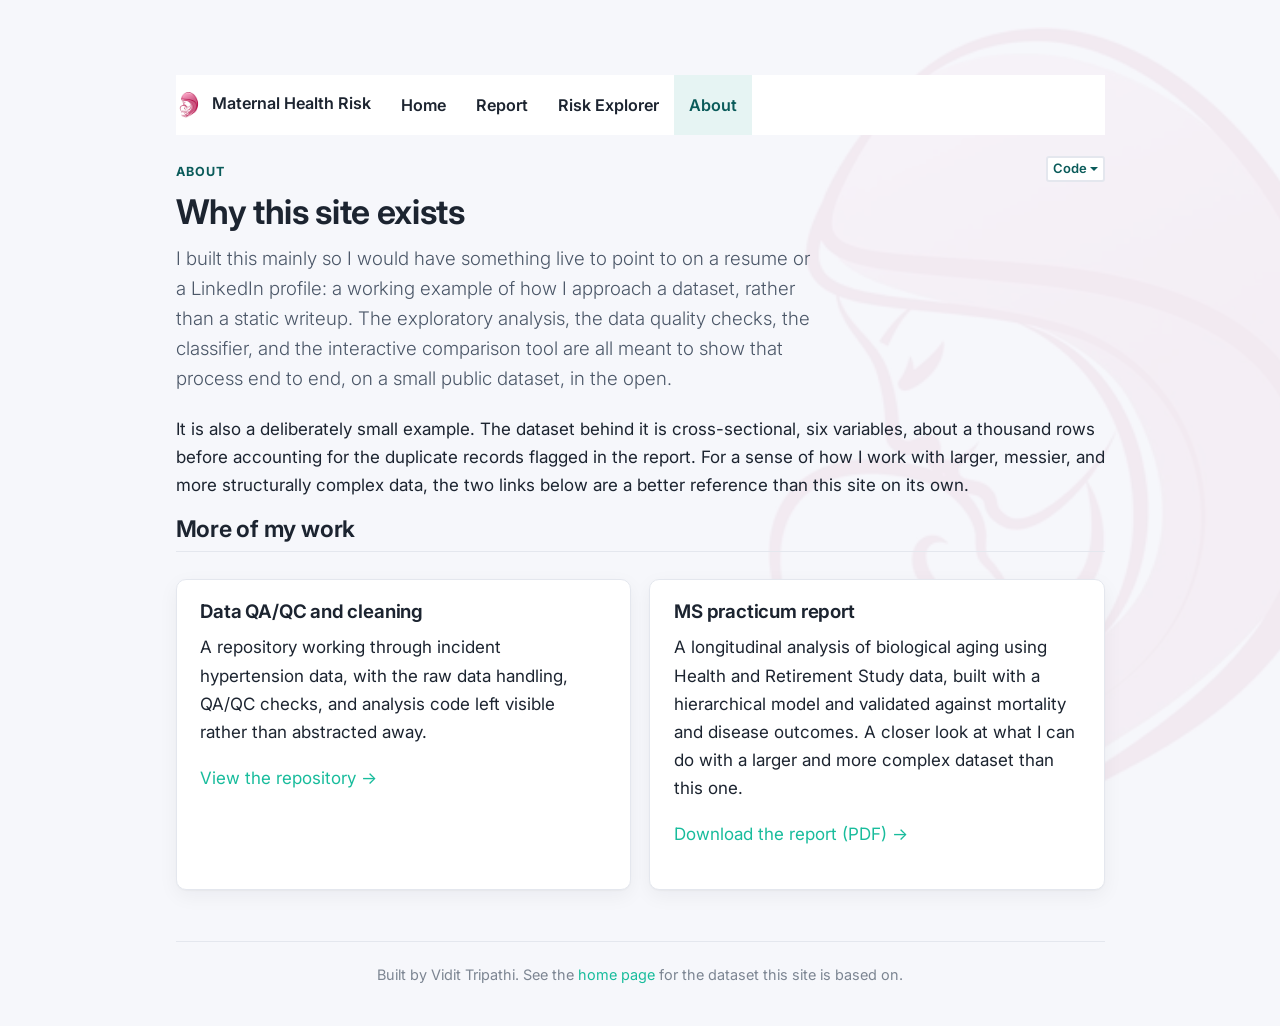
==== commit f375c91c: "build site after changes" ====
--- a/about.html
+++ b/about.html
@@ -37,6 +37,8 @@
 <link href="site_libs/font-awesome-6.5.2/css/v4-shims.min.css" rel="stylesheet" />
 <link rel="preconnect" href="https://fonts.googleapis.com">
 <link href="https://fonts.googleapis.com/css2?family=Inter:wght@400;500;600;700&display=swap" rel="stylesheet">
+<link rel="icon" type="image/png" href="assets/img/favicon.png">
+<link rel="apple-touch-icon" href="assets/img/logo-180.png">
 
 <style type="text/css">
   code{white-space: pre-wrap;}
--- a/assets/custom.css
+++ b/assets/custom.css
@@ -36,18 +36,47 @@
   margin: 0 auto;
   padding-left: 1.5rem;
   padding-right: 1.5rem;
+  position: relative;
+  z-index: 1;
+}
+
+/* faint watermark, fixed behind the content on every page */
+body::before {
+  content: "";
+  position: fixed;
+  top: 0;
+  right: -6vw;
+  width: 46vw;
+  max-width: 620px;
+  height: 100vh;
+  background-image: url("img/logo-mark.png");
+  background-repeat: no-repeat;
+  background-position: center;
+  background-size: contain;
+  opacity: 0.05;
+  z-index: 0;
+  pointer-events: none;
 }
 
 /* navbar */
 .navbar-default {
   background-color: #ffffff;
   border-color: var(--line);
+  position: relative;
+  z-index: 2;
 }
 .navbar-default .navbar-brand,
 .navbar-default .navbar-nav > li > a {
   color: var(--ink);
   font-weight: 600;
   font-size: 0.95rem;
+}
+.navbar-default .navbar-brand {
+  background-image: url("img/logo-64.png");
+  background-repeat: no-repeat;
+  background-position: left center;
+  background-size: 26px 26px;
+  padding-left: 36px;
 }
 .navbar-default .navbar-nav > .active > a {
   color: var(--teal-dark) !important;
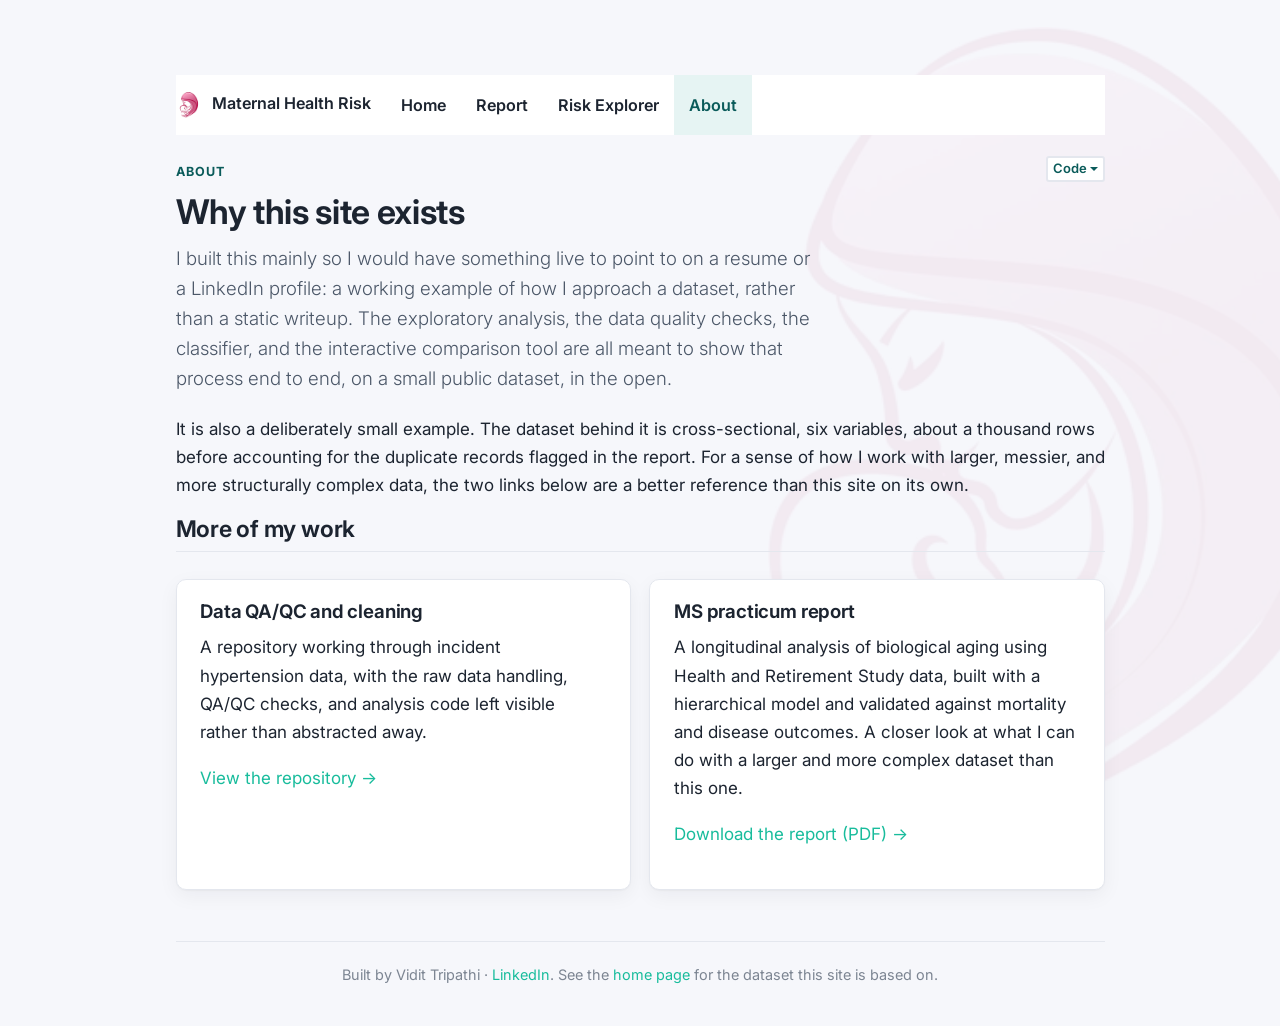
==== commit 2748ed4d: "added linkedin + other small changes" ====
--- a/about.html
+++ b/about.html
@@ -39,6 +39,17 @@
 <link href="https://fonts.googleapis.com/css2?family=Inter:wght@400;500;600;700&display=swap" rel="stylesheet">
 <link rel="icon" type="image/png" href="assets/img/favicon.png">
 <link rel="apple-touch-icon" href="assets/img/logo-180.png">
+
+<meta name="description" content="An exploratory dashboard on maternal health risk, built in R Markdown from the Kaggle Maternal Health Risk Data Set — cohort analysis, data quality checks, a baseline classifier, and an interactive risk explorer.">
+<meta property="og:type" content="website">
+<meta property="og:title" content="Maternal Health Risk">
+<meta property="og:description" content="An exploratory dashboard on maternal health risk, built in R Markdown from the Kaggle Maternal Health Risk Data Set — cohort analysis, data quality checks, a baseline classifier, and an interactive risk explorer.">
+<meta property="og:image" content="https://vidit-demog.github.io/MaternalHealthRisk.github.io/assets/img/logo-180.png">
+<meta property="og:url" content="https://vidit-demog.github.io/MaternalHealthRisk.github.io/index.html">
+<meta name="twitter:card" content="summary">
+<meta name="twitter:title" content="Maternal Health Risk">
+<meta name="twitter:description" content="An exploratory dashboard on maternal health risk, built in R Markdown from the Kaggle Maternal Health Risk Data Set.">
+<meta name="twitter:image" content="https://vidit-demog.github.io/MaternalHealthRisk.github.io/assets/img/logo-180.png">
 
 <style type="text/css">
   code{white-space: pre-wrap;}
@@ -334,8 +345,10 @@
 </div>
 </div>
 <footer class="site-footer">
-Built by Vidit Tripathi. See the <a href="index.html">home page</a> for
-the dataset this site is based on.
+Built by Vidit Tripathi ·
+<a href="https://www.linkedin.com/in/vidit-tripathi/" target="_blank" rel="noopener">LinkedIn</a>.
+See the <a href="index.html">home page</a> for the dataset this site is
+based on.
 </footer>
 </div>
 </div>
--- a/assets/custom.css
+++ b/assets/custom.css
@@ -10,6 +10,9 @@
   --teal-dark: #0a5b5a;
   --teal-tint: #e6f4f3;
   --plum: #6b4b8a;
+  --magenta: #a13a8c;
+  --magenta-dark: #7a1f6e;
+  --magenta-tint: #fbeef8;
   --low: #1c8a5f;   --low-tint: #e6f6ee;
   --mid: #b7791f;   --mid-tint: #fdf3e1;
   --high: #b3323b;  --high-tint: #fbe8e9;
@@ -178,6 +181,18 @@
 }
 .btn-teal:hover { background: var(--teal-dark); text-decoration: none; }
 
+.btn-magenta {
+  display: inline-block;
+  background: var(--magenta);
+  color: #fff !important;
+  padding: 0.65rem 1.2rem;
+  border-radius: 8px;
+  font-weight: 600;
+  font-size: 0.95rem;
+  text-decoration: none;
+}
+.btn-magenta:hover { background: var(--magenta-dark); text-decoration: none; }
+
 /* risk badges, used in explore.Rmd */
 .badge-risk {
   display: inline-flex;
@@ -264,13 +279,13 @@
   text-transform: uppercase;
   letter-spacing: 0.04em;
   margin-bottom: 0.35rem;
-  color: #a13a8c;
+  color: var(--magenta);
 }
 .clinical-note.bp-severe {
-  border-left-color: #a13a8c;
+  border-left-color: var(--magenta);
   background: #f6dcee;
 }
-.clinical-note.bp-severe .cn-label { color: #7a1f6e; }
+.clinical-note.bp-severe .cn-label { color: var(--magenta-dark); }
 
 .disclaimer {
   font-size: 0.85rem;
